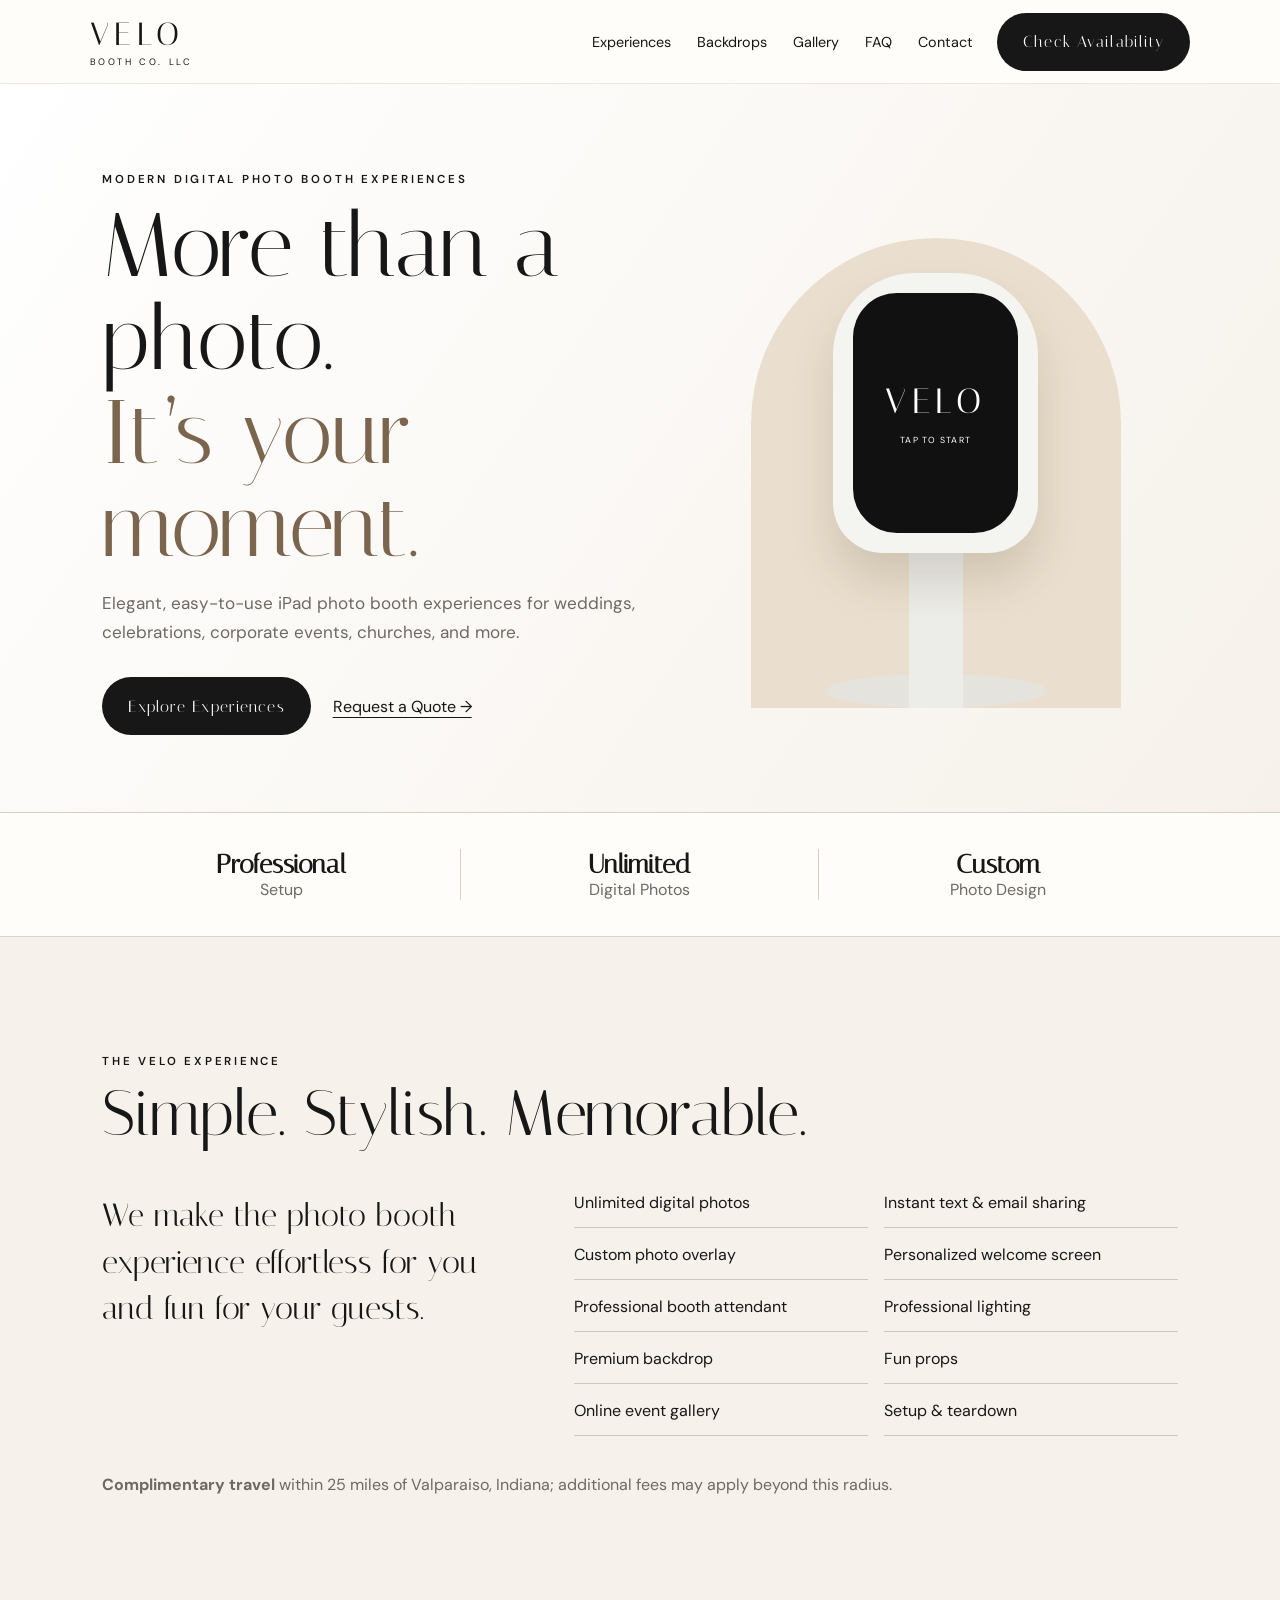
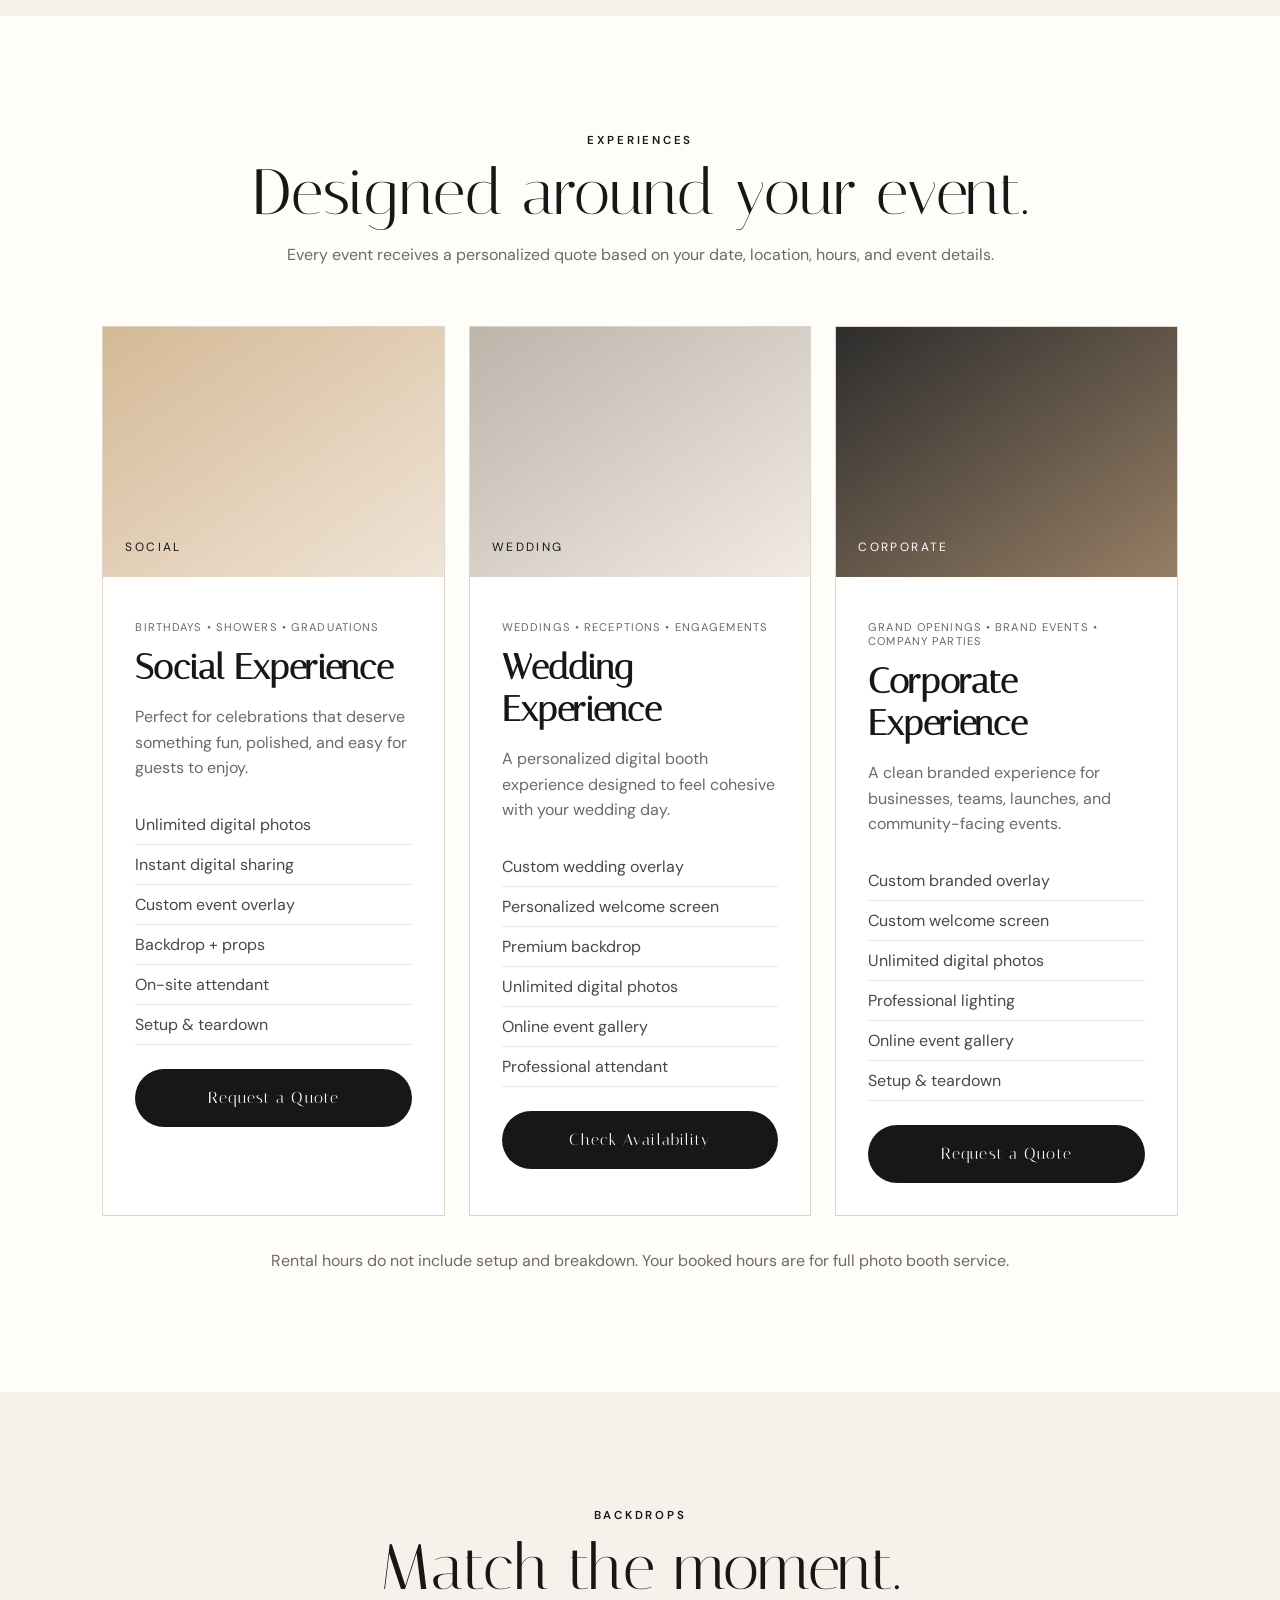
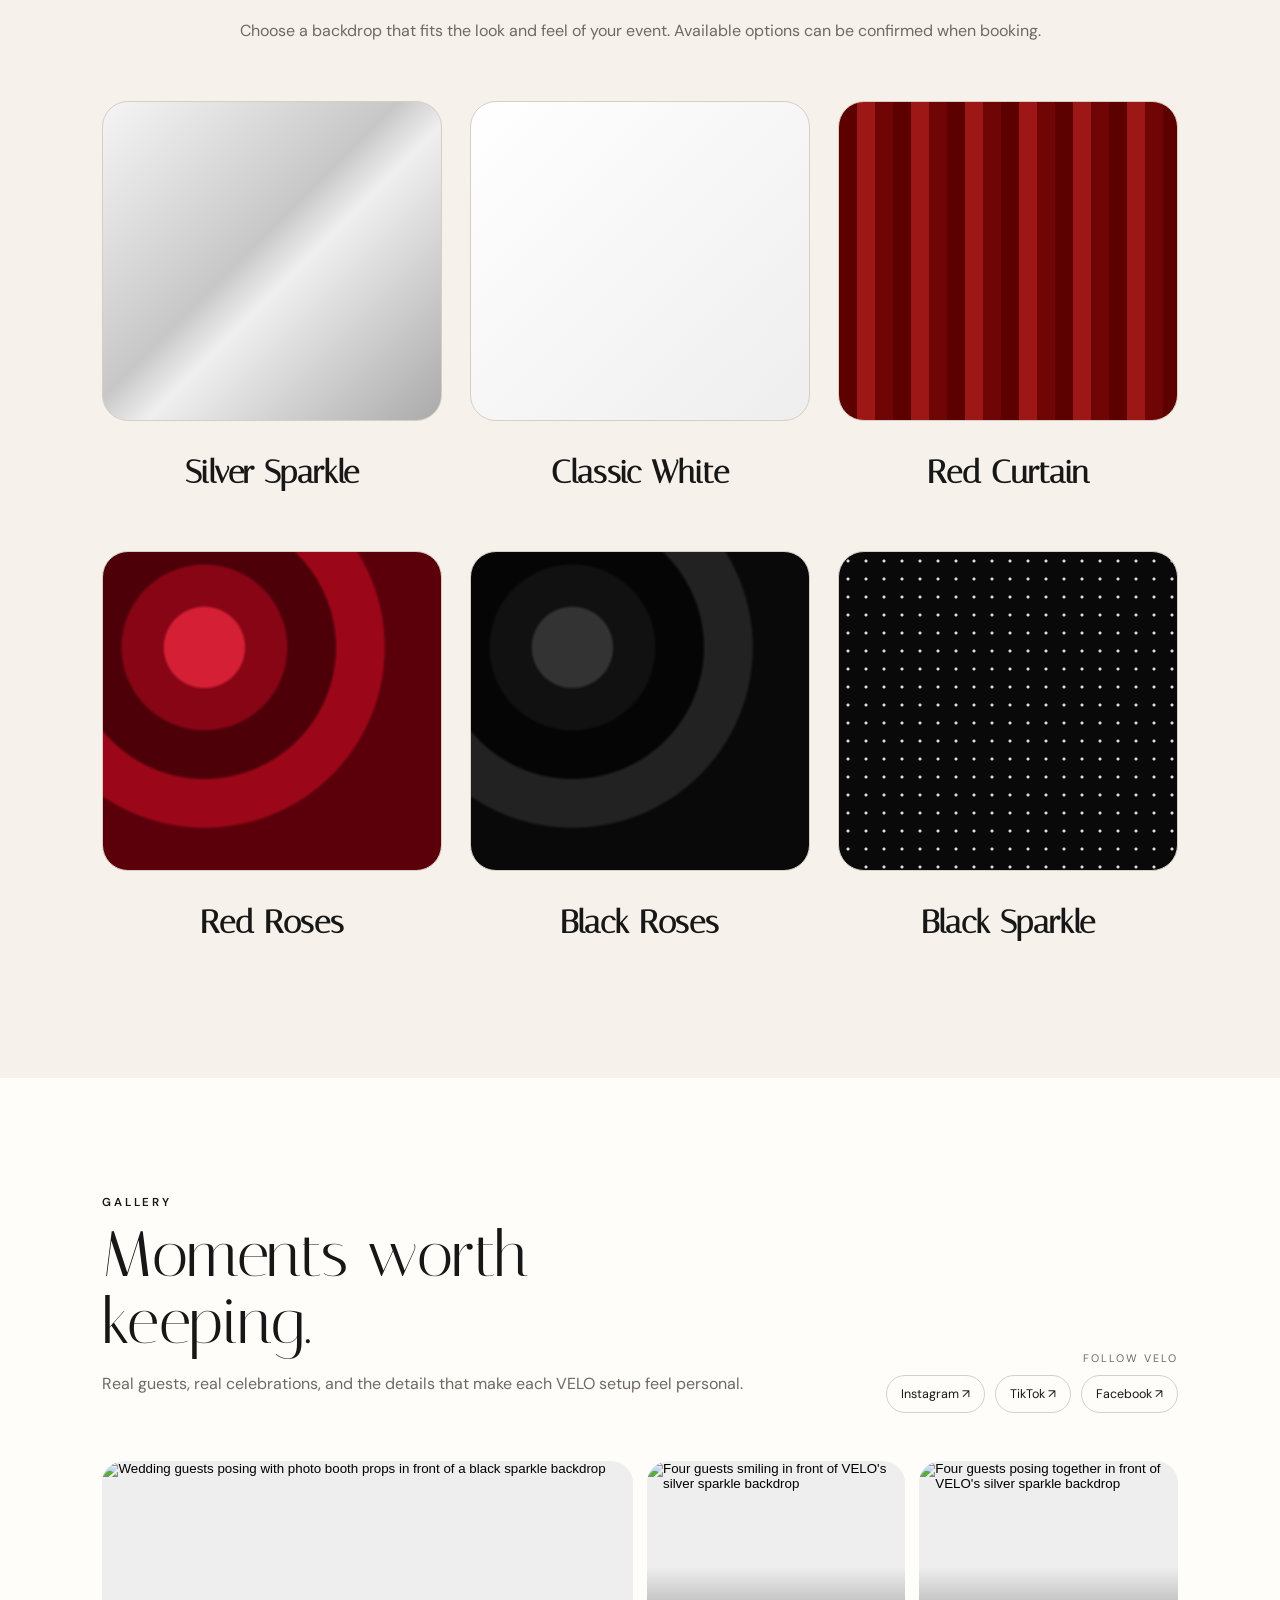
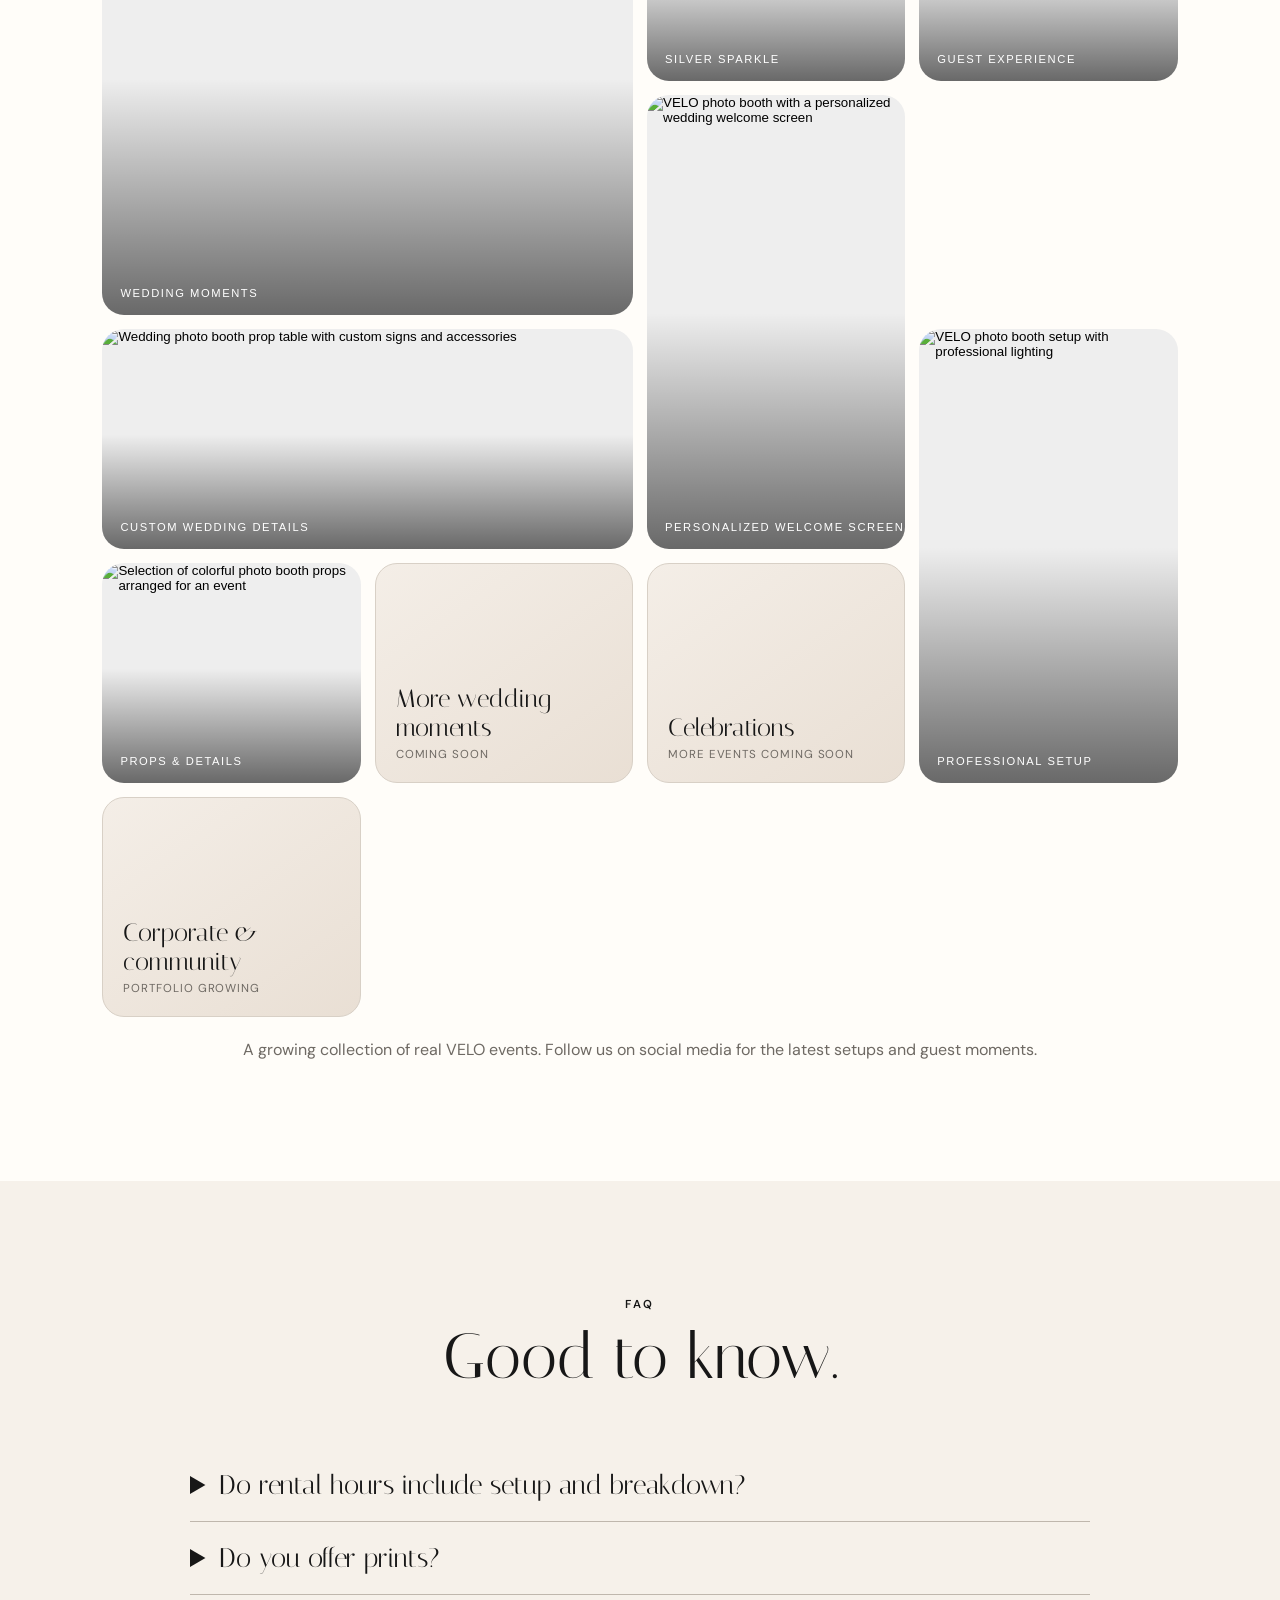
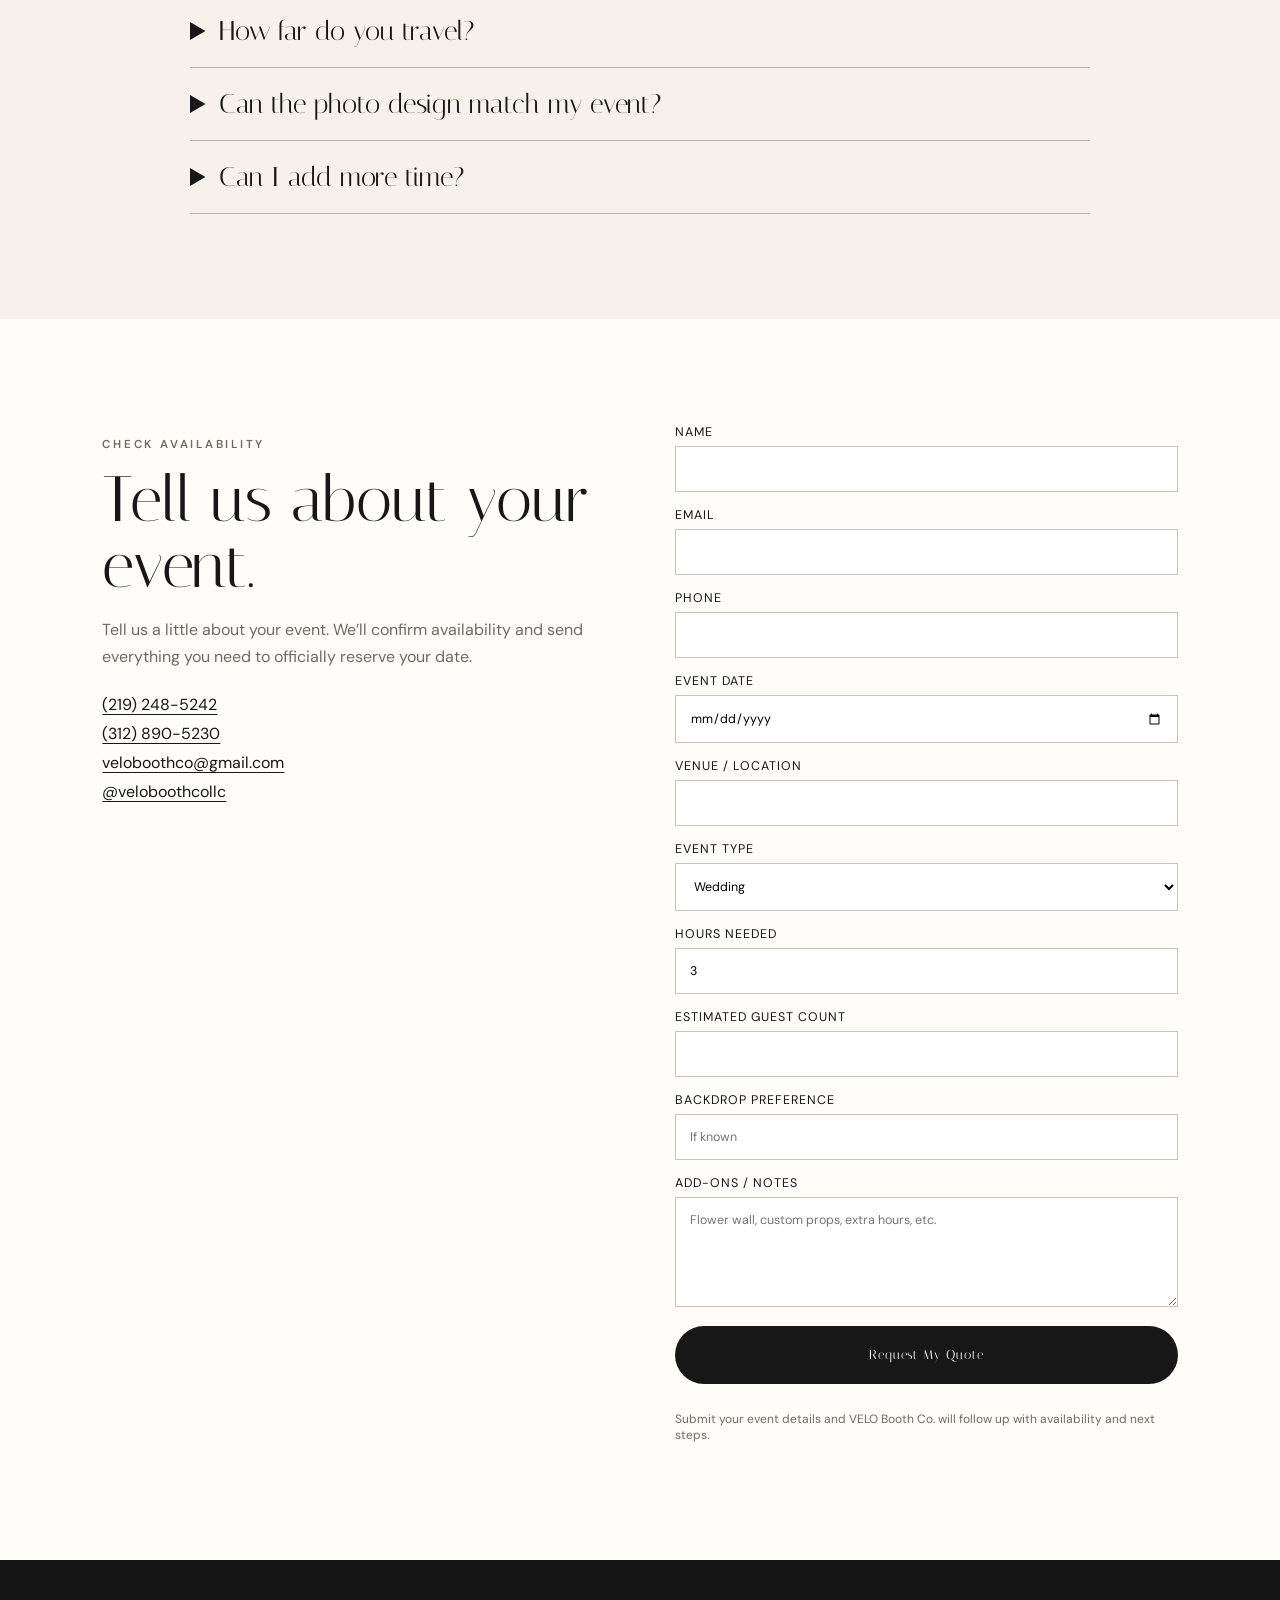
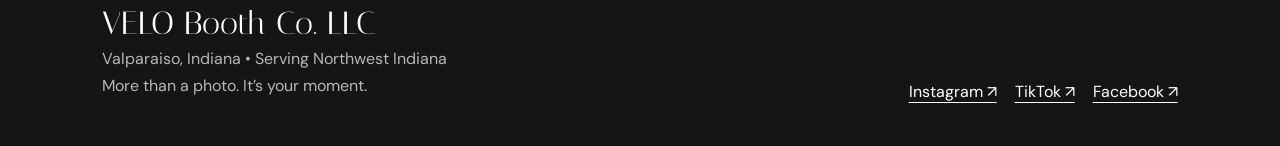
==== index.html @ f503e027 "Add files via upload" ====
<!doctype html>
<html lang="en">
<head>
<meta charset="utf-8">
<meta name="viewport" content="width=device-width, initial-scale=1">
<title>VELO Booth Co. LLC</title>
<meta name="description" content="Modern digital photo booth experiences for weddings, celebrations, corporate events, and more.">
<link rel="stylesheet" href="styles.css">
</head>
<body>
<header class="header">
  <a class="brand" href="#home"><span class="brand-main">VELO</span><span class="brand-sub">BOOTH CO. LLC</span></a>
  <nav class="nav">
    <a href="#experiences">Experiences</a>
    <a href="#backdrops">Backdrops</a>
    <a href="#gallery">Gallery</a>
    <a href="#faq">FAQ</a>
    <a href="#contact">Contact</a>
  </nav>
  <a class="btn desktop-cta" href="#contact">Check Availability</a>
  <button id="menuToggle" class="menu-toggle" aria-label="Open menu">☰</button>
</header>

<div id="mobileMenu" class="mobile-menu">
  <button id="closeMenu" class="close-menu" aria-label="Close menu">×</button>
  <a href="#experiences">Experiences</a>
  <a href="#backdrops">Backdrops</a>
  <a href="#gallery">Gallery</a>
  <a href="#faq">FAQ</a>
  <a href="#contact">Contact</a>
  <a class="btn" href="#contact">Check Availability</a>
</div>

<main>
<section id="home" class="hero">
  <div class="hero-copy">
    <p class="eyebrow">MODERN DIGITAL PHOTO BOOTH EXPERIENCES</p>
    <h1>More than a photo.<br><span>It’s your moment.</span></h1>
    <p class="lede">Elegant, easy-to-use iPad photo booth experiences for weddings, celebrations, corporate events, churches, and more.</p>
    <div class="hero-actions">
      <a class="btn" href="#experiences">Explore Experiences</a>
      <a class="text-link" href="#contact">Request a Quote →</a>
    </div>
  </div>
  <div class="hero-visual">
    <div class="arch"></div>
    <div class="booth"><div class="screen"><span>VELO</span><small>TAP TO START</small></div></div>
    <div class="stand"></div><div class="base"></div>
  </div>
</section>

<section class="trustbar">
  <div><strong>Professional</strong><span>Setup</span></div>
  <div><strong>Unlimited</strong><span>Digital Photos</span></div>
  <div><strong>Custom</strong><span>Photo Design</span></div>
</section>

<section class="section intro">
  <div class="section-title"><p class="eyebrow">THE VELO EXPERIENCE</p><h2>Simple. Stylish. Memorable.</h2></div>
  <div class="intro-grid">
    <p class="statement">We make the photo booth experience effortless for you and fun for your guests.</p>
    <div class="feature-grid">
      <span>Unlimited digital photos</span><span>Instant text & email sharing</span>
      <span>Custom photo overlay</span><span>Personalized welcome screen</span>
      <span>Professional booth attendant</span><span>Professional lighting</span>
      <span>Premium backdrop</span><span>Fun props</span>
      <span>Online event gallery</span><span>Setup & teardown</span>
    </div>
  </div>
  <p class="travel"><strong>Complimentary travel</strong> within 25 miles of Valparaiso, Indiana; additional fees may apply beyond this radius.</p>
</section>

<section id="experiences" class="section experiences">
  <div class="section-title centered">
    <p class="eyebrow">EXPERIENCES</p>
    <h2>Designed around your event.</h2>
    <p>Every event receives a personalized quote based on your date, location, hours, and event details.</p>
  </div>
  <div class="cards">
    <article class="card">
      <div class="card-image social">SOCIAL</div>
      <div class="card-body">
        <p class="smallcaps">BIRTHDAYS • SHOWERS • GRADUATIONS</p>
        <h3>Social Experience</h3>
        <p>Perfect for celebrations that deserve something fun, polished, and easy for guests to enjoy.</p>
        <ul><li>Unlimited digital photos</li><li>Instant digital sharing</li><li>Custom event overlay</li><li>Backdrop + props</li><li>On-site attendant</li><li>Setup & teardown</li></ul>
        <a class="btn" href="#contact">Request a Quote</a>
      </div>
    </article>

    <article class="card">
      <div class="card-image wedding">WEDDING</div>
      <div class="card-body">
        <p class="smallcaps">WEDDINGS • RECEPTIONS • ENGAGEMENTS</p>
        <h3>Wedding Experience</h3>
        <p>A personalized digital booth experience designed to feel cohesive with your wedding day.</p>
        <ul><li>Custom wedding overlay</li><li>Personalized welcome screen</li><li>Premium backdrop</li><li>Unlimited digital photos</li><li>Online event gallery</li><li>Professional attendant</li></ul>
        <a class="btn" href="#contact">Check Availability</a>
      </div>
    </article>

    <article class="card">
      <div class="card-image corporate">CORPORATE</div>
      <div class="card-body">
        <p class="smallcaps">GRAND OPENINGS • BRAND EVENTS • COMPANY PARTIES</p>
        <h3>Corporate Experience</h3>
        <p>A clean branded experience for businesses, teams, launches, and community-facing events.</p>
        <ul><li>Custom branded overlay</li><li>Custom welcome screen</li><li>Unlimited digital photos</li><li>Professional lighting</li><li>Online event gallery</li><li>Setup & teardown</li></ul>
        <a class="btn" href="#contact">Request a Quote</a>
      </div>
    </article>
  </div>
  <p class="disclaimer">Rental hours do not include setup and breakdown. Your booked hours are for full photo booth service.</p>
</section>

<section id="backdrops" class="section backdrops">
  <div class="section-title centered"><p class="eyebrow">BACKDROPS</p><h2>Match the moment.</h2><p>Choose a backdrop that fits the look and feel of your event. Available options can be confirmed when booking.</p></div>
  <div class="backdrop-grid">
    <article><div class="swatch silver"></div><h3>Silver Sparkle</h3></article>
    <article><div class="swatch white"></div><h3>Classic White</h3></article>
    <article><div class="swatch redcurtain"></div><h3>Red Curtain</h3></article>
    <article><div class="swatch redroses"></div><h3>Red Roses</h3></article>
    <article><div class="swatch blackroses"></div><h3>Black Roses</h3></article>
    <article><div class="swatch blacksparkle"></div><h3>Black Sparkle</h3></article>
  </div>
</section>

<section id="gallery" class="section gallery">
  <div class="section-title gallery-heading">
    <div>
      <p class="eyebrow">GALLERY</p>
      <h2>Moments worth keeping.</h2>
      <p>Real guests, real celebrations, and the details that make each VELO setup feel personal.</p>
    </div>
    <div class="gallery-socials" aria-label="VELO Booth Co. social media">
      <span>Follow VELO</span>
      <a href="https://www.instagram.com/veloboothcollc?igsi=MTQ4eHlmbmxzZXR6aA%3D%3D&utm_source=qr" target="_blank" rel="noopener noreferrer" aria-label="VELO Booth Co. on Instagram">Instagram ↗</a>
      <a href="https://www.tiktok.com/@veloboothcollc?_r=1&_t=ZP-99PePnvsrst" target="_blank" rel="noopener noreferrer" aria-label="VELO Booth Co. on TikTok">TikTok ↗</a>
      <a href="https://www.facebook.com/share/1BK91dNFWQ/?mibextid=wwXIfr" target="_blank" rel="noopener noreferrer" aria-label="VELO Booth Co. on Facebook">Facebook ↗</a>
    </div>
  </div>

  <div class="gallery-grid real-gallery">
    <button class="gallery-photo feature" type="button" data-full="assets/gallery/wedding-guests-black-sparkle.jpg" aria-label="Open wedding guest photo">
      <img src="assets/gallery/wedding-guests-black-sparkle.jpg" alt="Wedding guests posing with photo booth props in front of a black sparkle backdrop" loading="lazy">
      <span>Wedding moments</span>
    </button>
    <button class="gallery-photo" type="button" data-full="assets/gallery/guests-silver-01.jpg" aria-label="Open guest photo">
      <img src="assets/gallery/guests-silver-01.jpg" alt="Four guests smiling in front of VELO's silver sparkle backdrop" loading="lazy">
      <span>Silver sparkle</span>
    </button>
    <button class="gallery-photo" type="button" data-full="assets/gallery/guests-silver-02.jpg" aria-label="Open guest photo">
      <img src="assets/gallery/guests-silver-02.jpg" alt="Four guests posing together in front of VELO's silver sparkle backdrop" loading="lazy">
      <span>Guest experience</span>
    </button>
    <button class="gallery-photo tall" type="button" data-full="assets/gallery/wedding-booth-screen.jpg" aria-label="Open personalized booth screen photo">
      <img src="assets/gallery/wedding-booth-screen.jpg" alt="VELO photo booth with a personalized wedding welcome screen" loading="lazy">
      <span>Personalized welcome screen</span>
    </button>
    <button class="gallery-photo wide" type="button" data-full="assets/gallery/wedding-prop-table.jpg" aria-label="Open wedding props display photo">
      <img src="assets/gallery/wedding-prop-table.jpg" alt="Wedding photo booth prop table with custom signs and accessories" loading="lazy">
      <span>Custom wedding details</span>
    </button>
    <button class="gallery-photo tall" type="button" data-full="assets/gallery/booth-lighting-setup.jpg" aria-label="Open booth setup photo">
      <img src="assets/gallery/booth-lighting-setup.jpg" alt="VELO photo booth setup with professional lighting" loading="lazy">
      <span>Professional setup</span>
    </button>
    <button class="gallery-photo" type="button" data-full="assets/gallery/props-detail.jpg" aria-label="Open props detail photo">
      <img src="assets/gallery/props-detail.jpg" alt="Selection of colorful photo booth props arranged for an event" loading="lazy">
      <span>Props & details</span>
    </button>
    <div class="gallery-placeholder"><span>More wedding moments</span><small>Coming soon</small></div>
    <div class="gallery-placeholder"><span>Celebrations</span><small>More events coming soon</small></div>
    <div class="gallery-placeholder"><span>Corporate & community</span><small>Portfolio growing</small></div>
  </div>

  <p class="gallery-note">A growing collection of real VELO events. Follow us on social media for the latest setups and guest moments.</p>
</section>

<section id="faq" class="section faq">
  <div class="section-title centered"><p class="eyebrow">FAQ</p><h2>Good to know.</h2></div>
  <div class="faq-list">
    <details><summary>Do rental hours include setup and breakdown?</summary><p>No. Your booked hours are for full photo booth service. We set up before your scheduled start time and break down afterward.</p></details>
    <details><summary>Do you offer prints?</summary><p>VELO currently specializes in a digital iPad photo booth experience with instant text and email sharing.</p></details>
    <details><summary>How far do you travel?</summary><p>Complimentary travel is included within 25 miles of Valparaiso, Indiana. Additional fees may apply beyond this radius.</p></details>
    <details><summary>Can the photo design match my event?</summary><p>Yes. Your photo overlay and welcome screen can be customized with names, dates, colors, logos, or event branding.</p></details>
    <details><summary>Can I add more time?</summary><p>Yes. Additional booth time can be added based on availability.</p></details>
  </div>
</section>

<section id="contact" class="section contact">
  <div class="contact-copy">
    <p class="eyebrow">CHECK AVAILABILITY</p>
    <h2>Tell us about your event.</h2>
    <p>Tell us a little about your event. We’ll confirm availability and send everything you need to officially reserve your date.</p>
    <div class="contact-links">
      <a href="tel:+12192485242">(219) 248-5242</a>
      <a href="tel:+13128905230">(312) 890-5230</a>
      <a href="mailto:veloboothco@gmail.com">veloboothco@gmail.com</a>
      <a href="https://www.instagram.com/veloboothcollc/" target="_blank" rel="noopener">@veloboothcollc</a>
    </div>
  </div>

  <form id="quoteForm" class="form" action="https://formspree.io/f/mdeozlwv" method="POST">
    <label>Name<input id="name" name="name" type="text" required></label>
    <label>Email<input id="email" name="email" type="email" required></label>
    <label>Phone<input id="phone" name="phone" type="tel"></label>
    <label>Event Date<input id="date" name="event_date" type="date"></label>
    <label>Venue / Location<input id="location" name="venue_location" type="text"></label>
    <label>Event Type<select id="type" name="event_type"><option>Wedding</option><option>Birthday / Social Event</option><option>Corporate Event</option><option>Church / Community Event</option><option>Other</option></select></label>
    <label>Hours Needed<input id="hours" name="hours_needed" type="number" min="2" value="3"></label>
    <label>Estimated Guest Count<input id="guests" name="estimated_guest_count" type="number" min="1"></label>
    <label>Backdrop Preference<input id="backdrop" name="backdrop_preference" type="text" placeholder="If known"></label>
    <label>Add-Ons / Notes<textarea id="message" name="addons_notes" rows="5" placeholder="Flower wall, custom props, extra hours, etc."></textarea></label>
    <button class="btn" type="submit">Request My Quote</button>
    <p id="formStatus" class="form-note" aria-live="polite">Submit your event details and VELO Booth Co. will follow up with availability and next steps.</p>
  </form>
</section>
</main>

<footer>
  <div class="footer-row">
    <div>
      <div class="footer-brand">VELO Booth Co. LLC</div>
      <p>Valparaiso, Indiana • Serving Northwest Indiana</p>
      <p>More than a photo. It’s your moment.</p>
    </div>
    <div class="footer-socials" aria-label="Social media links">
      <a href="https://www.instagram.com/veloboothcollc?igsi=MTQ4eHlmbmxzZXR6aA%3D%3D&utm_source=qr" target="_blank" rel="noopener noreferrer">Instagram ↗</a>
      <a href="https://www.tiktok.com/@veloboothcollc?_r=1&_t=ZP-99PePnvsrst" target="_blank" rel="noopener noreferrer">TikTok ↗</a>
      <a href="https://www.facebook.com/share/1BK91dNFWQ/?mibextid=wwXIfr" target="_blank" rel="noopener noreferrer">Facebook ↗</a>
    </div>
  </div>
</footer>
<script src="script.js"></script>
</body>
</html>
---- styles.css ----
@import url('https://fonts.googleapis.com/css2?family=DM+Sans:wght@400;500;600&family=Italiana&display=swap');
*{box-sizing:border-box}
:root{--cream:#f6f1ea;--paper:#fffdf9;--ink:#171717;--muted:#6e6963;--line:#d8d0c6}
html{scroll-behavior:smooth}
body{margin:0;background:var(--paper);color:var(--ink);font-family:'DM Sans',sans-serif}
a{text-decoration:none;color:inherit}
.header{position:sticky;top:0;z-index:20;height:84px;padding:0 7vw;display:flex;align-items:center;gap:24px;background:rgba(255,253,249,.96);backdrop-filter:blur(12px);border-bottom:1px solid #eee7df}
.brand{display:flex;flex-direction:column;margin-right:auto}.brand-main{font-family:'Italiana',serif;font-size:2rem;letter-spacing:.18em}.brand-sub{font-size:.58rem;letter-spacing:.28em;margin-top:3px}
.nav{display:flex;gap:26px;font-size:.9rem}.desktop-cta{min-height:48px;padding:0 20px}.menu-toggle{display:none;border:0;background:none;font-size:1.7rem}
.mobile-menu{position:fixed;inset:0;background:var(--paper);z-index:50;display:flex;flex-direction:column;align-items:center;justify-content:center;gap:20px;transform:translateY(-105%);transition:.35s ease}
.mobile-menu.open{transform:translateY(0)}.mobile-menu>a{font-family:'Italiana',serif;font-size:2.6rem}.close-menu{position:absolute;top:18px;right:24px;border:0;background:none;font-size:3rem}
.hero{min-height:680px;padding:6vw 8vw;display:grid;grid-template-columns:1.1fr .9fr;align-items:center;background:linear-gradient(125deg,#fff 0%,var(--cream) 100%)}
.eyebrow{font-size:.72rem;letter-spacing:.24em;font-weight:600}.hero h1,.section-title h2,.contact-copy h2{font-family:'Italiana',serif;font-weight:400;line-height:1.04;margin:12px 0}
.hero h1{font-size:clamp(4rem,7vw,7rem)}.hero h1 span{color:#7c654f}.lede{max-width:560px;color:var(--muted);font-size:1.07rem;line-height:1.7}
.hero-actions{display:flex;gap:22px;align-items:center;margin-top:30px}.btn{display:inline-flex;align-items:center;justify-content:center;min-height:58px;padding:0 26px;border-radius:999px;border:0;cursor:pointer;font-family:'Italiana',serif;letter-spacing:.07em;background:var(--ink);color:white}.text-link{text-decoration:underline;text-underline-offset:5px}
.hero-visual{height:520px;position:relative;display:flex;align-items:flex-end;justify-content:center}.arch{position:absolute;width:370px;height:470px;border-radius:200px 200px 0 0;background:#eadfce;bottom:0}.booth{position:absolute;bottom:155px;width:205px;height:280px;padding:20px;border-radius:82px 82px 50px 50px;background:#f4f4f1;z-index:2;box-shadow:0 28px 44px rgba(70,50,30,.15)}.screen{height:100%;border-radius:44px;background:#111;color:#fff;display:flex;flex-direction:column;align-items:center;justify-content:center}.screen span{font-family:'Italiana',serif;font-size:2.2rem;letter-spacing:.16em}.screen small{font-size:.55rem;letter-spacing:.14em;margin-top:12px}.stand{width:54px;height:175px;background:#ecece8;z-index:1}.base{position:absolute;bottom:0;width:220px;height:34px;border-radius:50%;background:#e5e3dd}
.trustbar{display:grid;grid-template-columns:repeat(3,1fr);padding:36px 8vw;border-top:1px solid var(--line);border-bottom:1px solid var(--line);text-align:center}.trustbar div{border-right:1px solid var(--line)}.trustbar div:last-child{border-right:0}.trustbar strong{display:block;font-family:'Italiana',serif;font-size:1.6rem}.trustbar span{color:var(--muted)}
.section{padding:105px 8vw}.intro{background:var(--cream)}.section-title{max-width:820px}.section-title.centered{text-align:center;margin:0 auto 58px}.section-title h2,.contact-copy h2{font-size:clamp(3rem,5vw,5rem)}.section-title p:not(.eyebrow){color:var(--muted);line-height:1.6}
.intro-grid{display:grid;grid-template-columns:.8fr 1.2fr;gap:70px;margin-top:45px}.statement{font-family:'Italiana',serif;font-size:2rem;line-height:1.45;margin:0}.feature-grid{display:grid;grid-template-columns:1fr 1fr;gap:16px}.feature-grid span{padding-bottom:14px;border-bottom:1px solid #cfc6bc}.travel{margin-top:38px;color:var(--muted)}
.cards{display:grid;grid-template-columns:repeat(3,1fr);gap:24px}.card{border:1px solid #ddd4ca;background:#fff}.card-image{height:250px;display:flex;align-items:flex-end;padding:22px;letter-spacing:.2em;font-size:.75rem}.social{background:linear-gradient(145deg,#d5b996,#efe4d7)}.wedding{background:linear-gradient(145deg,#bdb4aa,#f1ebe4)}.corporate{background:linear-gradient(145deg,#2d2d2d,#967e64);color:white}.card-body{padding:32px}.smallcaps{font-size:.7rem;letter-spacing:.1em;text-transform:uppercase;color:var(--muted)}.card-body h3{font-family:'Italiana',serif;font-size:2.2rem;margin:12px 0}.card-body>p:not(.smallcaps){color:var(--muted);line-height:1.6}.card-body ul{list-style:none;padding:0;margin:24px 0}.card-body li{padding:9px 0;border-bottom:1px solid #eee8e1;color:#4b4742}.card-body .btn{width:100%}.disclaimer{text-align:center;color:var(--muted);margin-top:34px}
.backdrops{background:var(--cream)}.backdrop-grid{display:grid;grid-template-columns:repeat(3,1fr);gap:28px}.backdrop-grid article{text-align:center}.swatch{height:320px;border-radius:26px;border:1px solid #d6cec4}.silver{background:linear-gradient(135deg,#f5f5f5,#c7c7c7 45%,#efefef 55%,#aaa)}.white{background:linear-gradient(135deg,#fff,#eee)}.redcurtain{background:repeating-linear-gradient(90deg,#5d0000 0 18px,#9d1717 18px 36px,#6f0505 36px 54px)}.redroses{background:radial-gradient(circle at 30% 30%,#d51f35 0 12%,#870515 13% 25%,#4e0009 26% 40%,#9b0719 41% 55%,#5b000a 56%)}.blackroses{background:radial-gradient(circle at 30% 30%,#333 0 12%,#111 13% 25%,#050505 26% 40%,#222 41% 55%,#090909 56%)}.blacksparkle{background:radial-gradient(circle,#ddd 0 1px,transparent 2px),#090909;background-size:18px 18px}.backdrop-grid h3{font-family:'Italiana',serif;font-size:2rem}
.gallery-heading{display:flex;justify-content:space-between;align-items:flex-end;gap:32px;max-width:none}.gallery-heading>div:first-child{max-width:760px}.gallery-socials{display:flex;flex-wrap:wrap;justify-content:flex-end;gap:10px;align-items:center}.gallery-socials span{width:100%;text-align:right;font-size:.68rem;letter-spacing:.18em;text-transform:uppercase;color:var(--muted)}.gallery-socials a{border:1px solid var(--line);border-radius:999px;padding:10px 14px;font-size:.78rem;transition:.2s ease}.gallery-socials a:hover{background:var(--ink);color:#fff;border-color:var(--ink)}
.gallery-grid{display:grid;grid-template-columns:repeat(4,1fr);grid-auto-rows:220px;gap:14px;margin-top:48px}.gallery-photo{position:relative;overflow:hidden;border:0;padding:0;border-radius:22px;background:#eee;cursor:pointer;text-align:left;min-width:0}.gallery-photo img{width:100%;height:100%;display:block;object-fit:cover;transition:transform .35s ease}.gallery-photo:hover img{transform:scale(1.035)}.gallery-photo::after{content:'';position:absolute;inset:0;background:linear-gradient(to top,rgba(0,0,0,.56),rgba(0,0,0,0) 52%);pointer-events:none}.gallery-photo span{position:absolute;z-index:2;left:18px;bottom:16px;color:#fff;font-size:.7rem;letter-spacing:.14em;text-transform:uppercase}.gallery-photo.feature{grid-column:span 2;grid-row:span 2}.gallery-photo.wide{grid-column:span 2}.gallery-photo.tall{grid-row:span 2}.gallery-photo.feature img{object-position:center}.gallery-photo.tall img{object-position:center}.gallery-placeholder{border:1px solid var(--line);border-radius:22px;background:linear-gradient(145deg,#f4eee7,#e9dfd4);display:flex;flex-direction:column;justify-content:flex-end;padding:20px}.gallery-placeholder span{font-family:'Italiana',serif;font-size:1.55rem}.gallery-placeholder small{margin-top:5px;color:var(--muted);font-size:.72rem;letter-spacing:.08em;text-transform:uppercase}.gallery-note{text-align:center;color:var(--muted);margin-top:22px}.lightbox{position:fixed;inset:0;z-index:100;background:rgba(15,15,15,.92);display:none;align-items:center;justify-content:center;padding:5vw}.lightbox.open{display:flex}.lightbox img{max-width:min(1100px,94vw);max-height:88vh;border-radius:16px;box-shadow:0 30px 80px rgba(0,0,0,.35)}.lightbox-close{position:absolute;top:22px;right:28px;background:transparent;border:0;color:white;font-size:2.6rem;cursor:pointer}.footer-row{display:flex;justify-content:space-between;align-items:flex-end;gap:30px}.footer-socials{display:flex;gap:18px;flex-wrap:wrap;justify-content:flex-end}.footer-socials a{color:#fff;text-decoration:underline;text-underline-offset:5px}.footer-socials a:hover{color:#d8c8b9}
.faq{background:var(--cream)}.faq-list{max-width:900px;margin:auto}details{border-bottom:1px solid #bfb7ad;padding:20px 0}summary{font-family:'Italiana',serif;font-size:1.7rem;cursor:pointer}details p{color:var(--muted);line-height:1.65}
.contact{display:grid;grid-template-columns:1fr 1fr;gap:70px}.contact-copy>p{color:var(--muted);line-height:1.7}.contact-links{display:flex;flex-direction:column;gap:8px;margin-top:24px}.contact-links a{text-decoration:underline;text-underline-offset:4px}.form{display:grid;gap:15px}.form label{font-size:.78rem;letter-spacing:.08em;text-transform:uppercase}input,select,textarea{width:100%;margin-top:6px;padding:14px;border:1px solid #cbc3b9;background:#fff;font:inherit}.form-note{font-size:.75rem;color:var(--muted)}
footer{background:#151515;color:white;padding:44px 8vw}.footer-brand{font-family:'Italiana',serif;font-size:2rem}footer p{color:#b7b7b7;margin:6px 0}
@media(max-width:980px){.nav,.desktop-cta{display:none}.menu-toggle{display:block}.hero{grid-template-columns:1fr;text-align:center}.lede{margin:auto}.hero-actions{justify-content:center}.intro-grid,.contact{grid-template-columns:1fr}.cards,.backdrop-grid{grid-template-columns:1fr}.gallery-heading{align-items:flex-start;flex-direction:column}.gallery-socials{justify-content:flex-start}.gallery-socials span{text-align:left}.gallery-grid{grid-template-columns:repeat(2,1fr)}.footer-row{align-items:flex-start;flex-direction:column}.footer-socials{justify-content:flex-start}}
@media(max-width:650px){.hero{padding:70px 7vw}.hero h1{font-size:3.6rem}.hero-actions{flex-direction:column}.hero-visual{height:430px}.arch{width:300px;height:390px}.booth{width:165px;height:225px;bottom:128px}.stand{height:145px}.base{width:180px}.trustbar{grid-template-columns:1fr;padding:0 7vw}.trustbar div{padding:22px 0;border-right:0;border-bottom:1px solid var(--line)}.trustbar div:last-child{border-bottom:0}.section{padding:78px 7vw}.feature-grid{grid-template-columns:1fr}.gallery-grid{grid-template-columns:1fr;grid-auto-rows:290px}.gallery-photo.feature,.gallery-photo.wide,.gallery-photo.tall{grid-column:auto;grid-row:auto}.gallery-placeholder{min-height:230px}.section-title h2,.contact-copy h2{font-size:3rem}.footer-socials{flex-direction:column;gap:10px}}
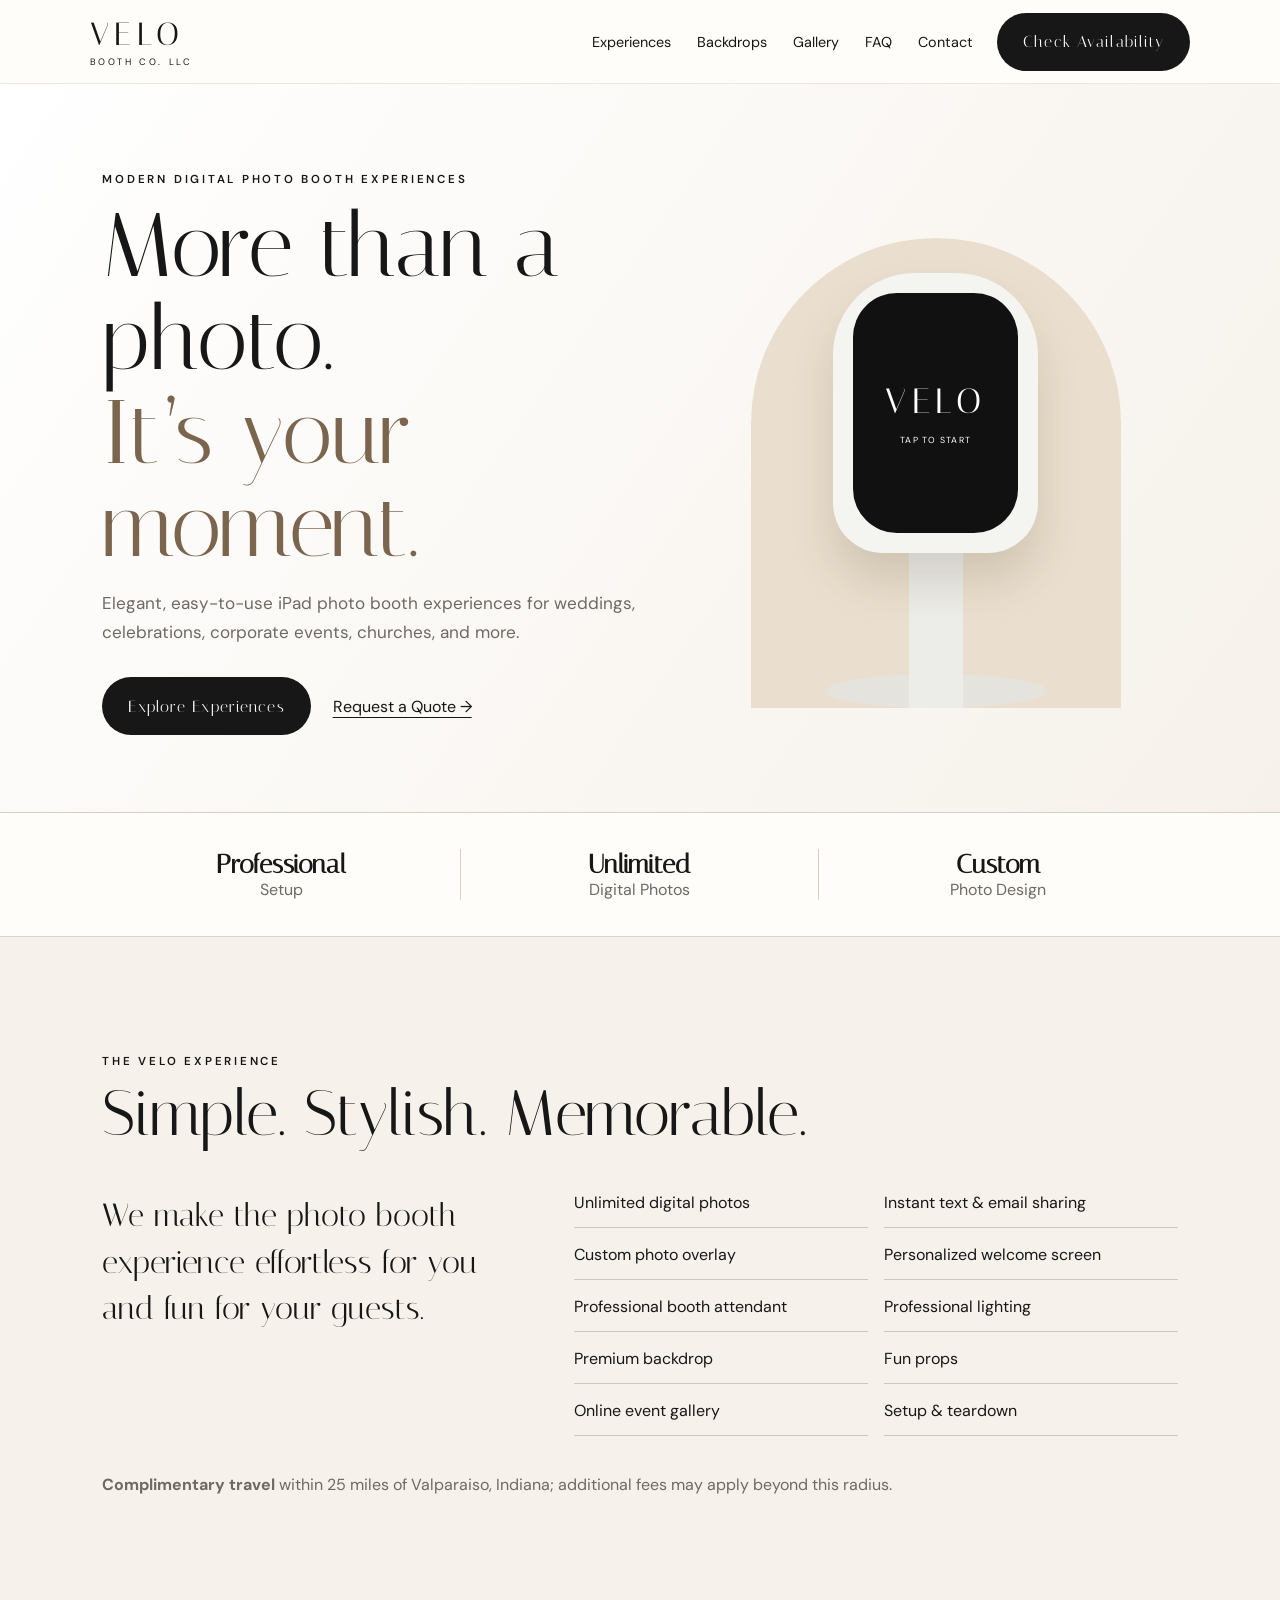
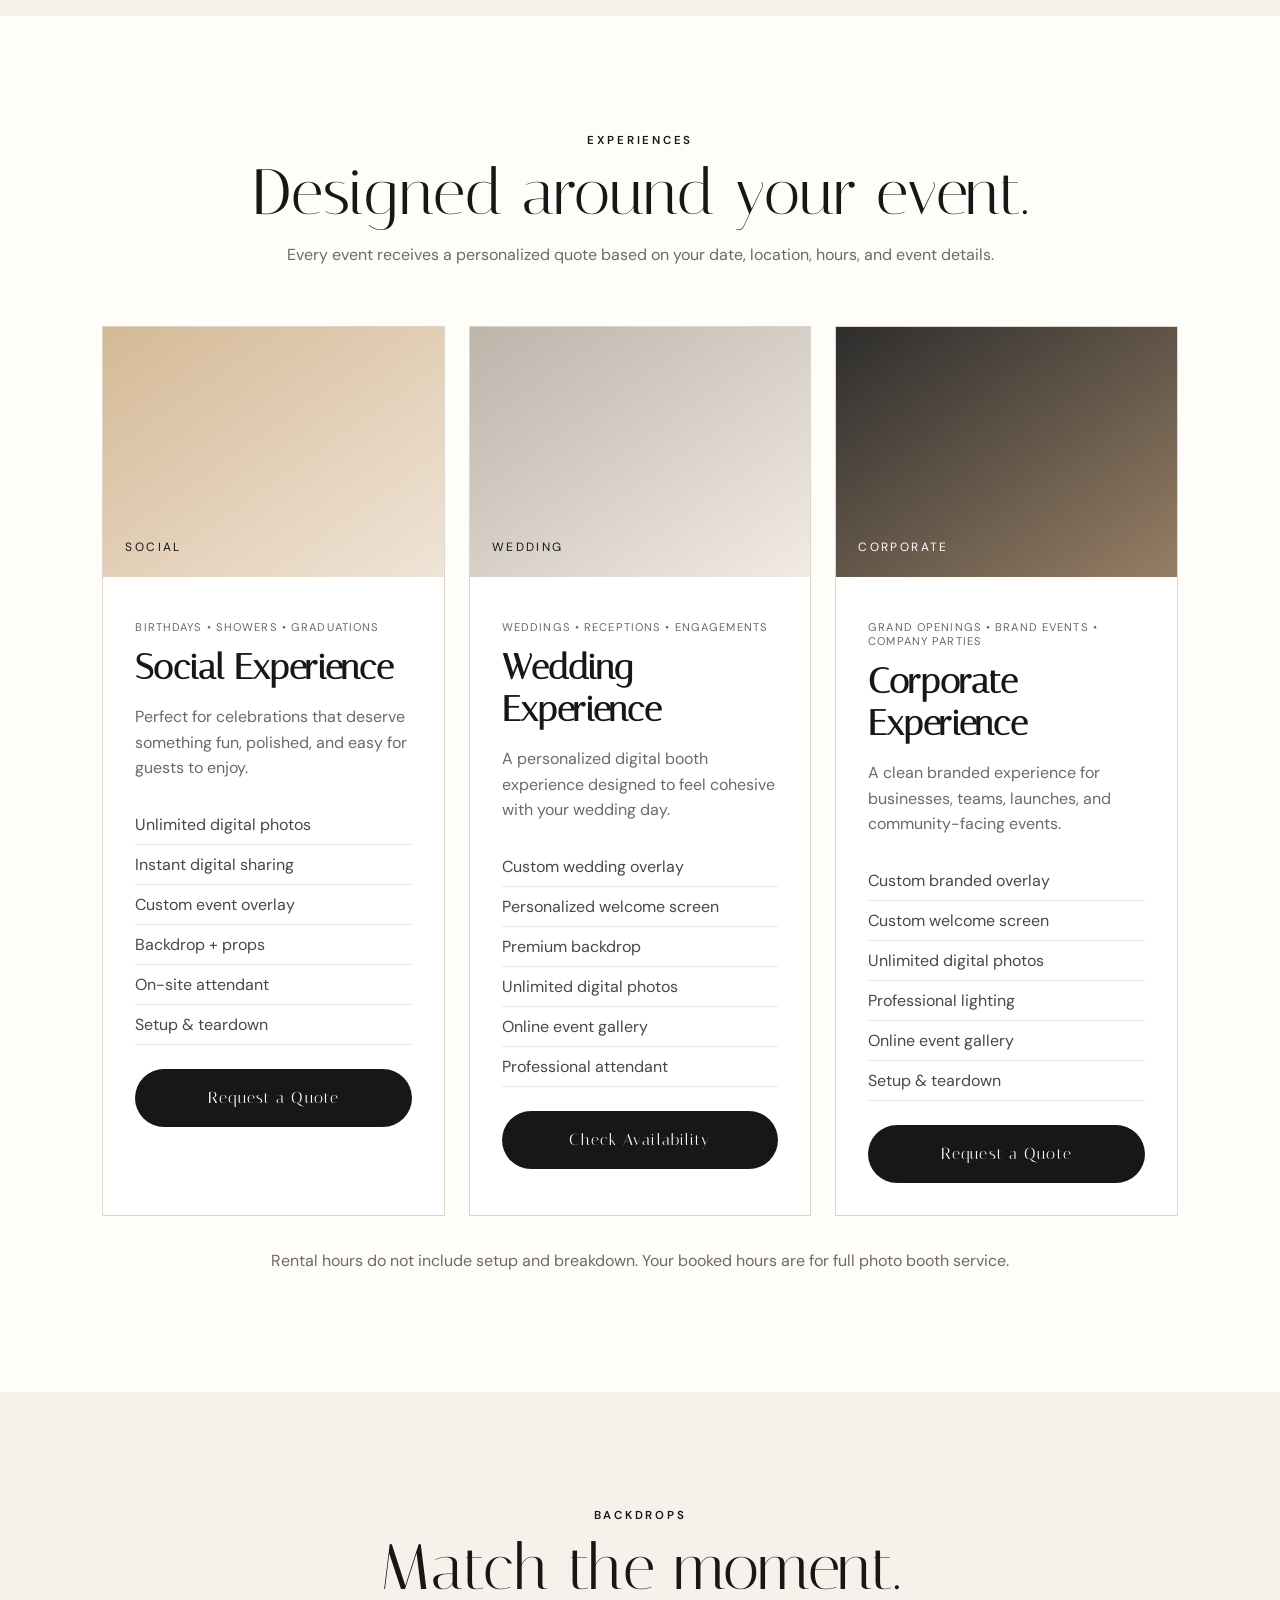
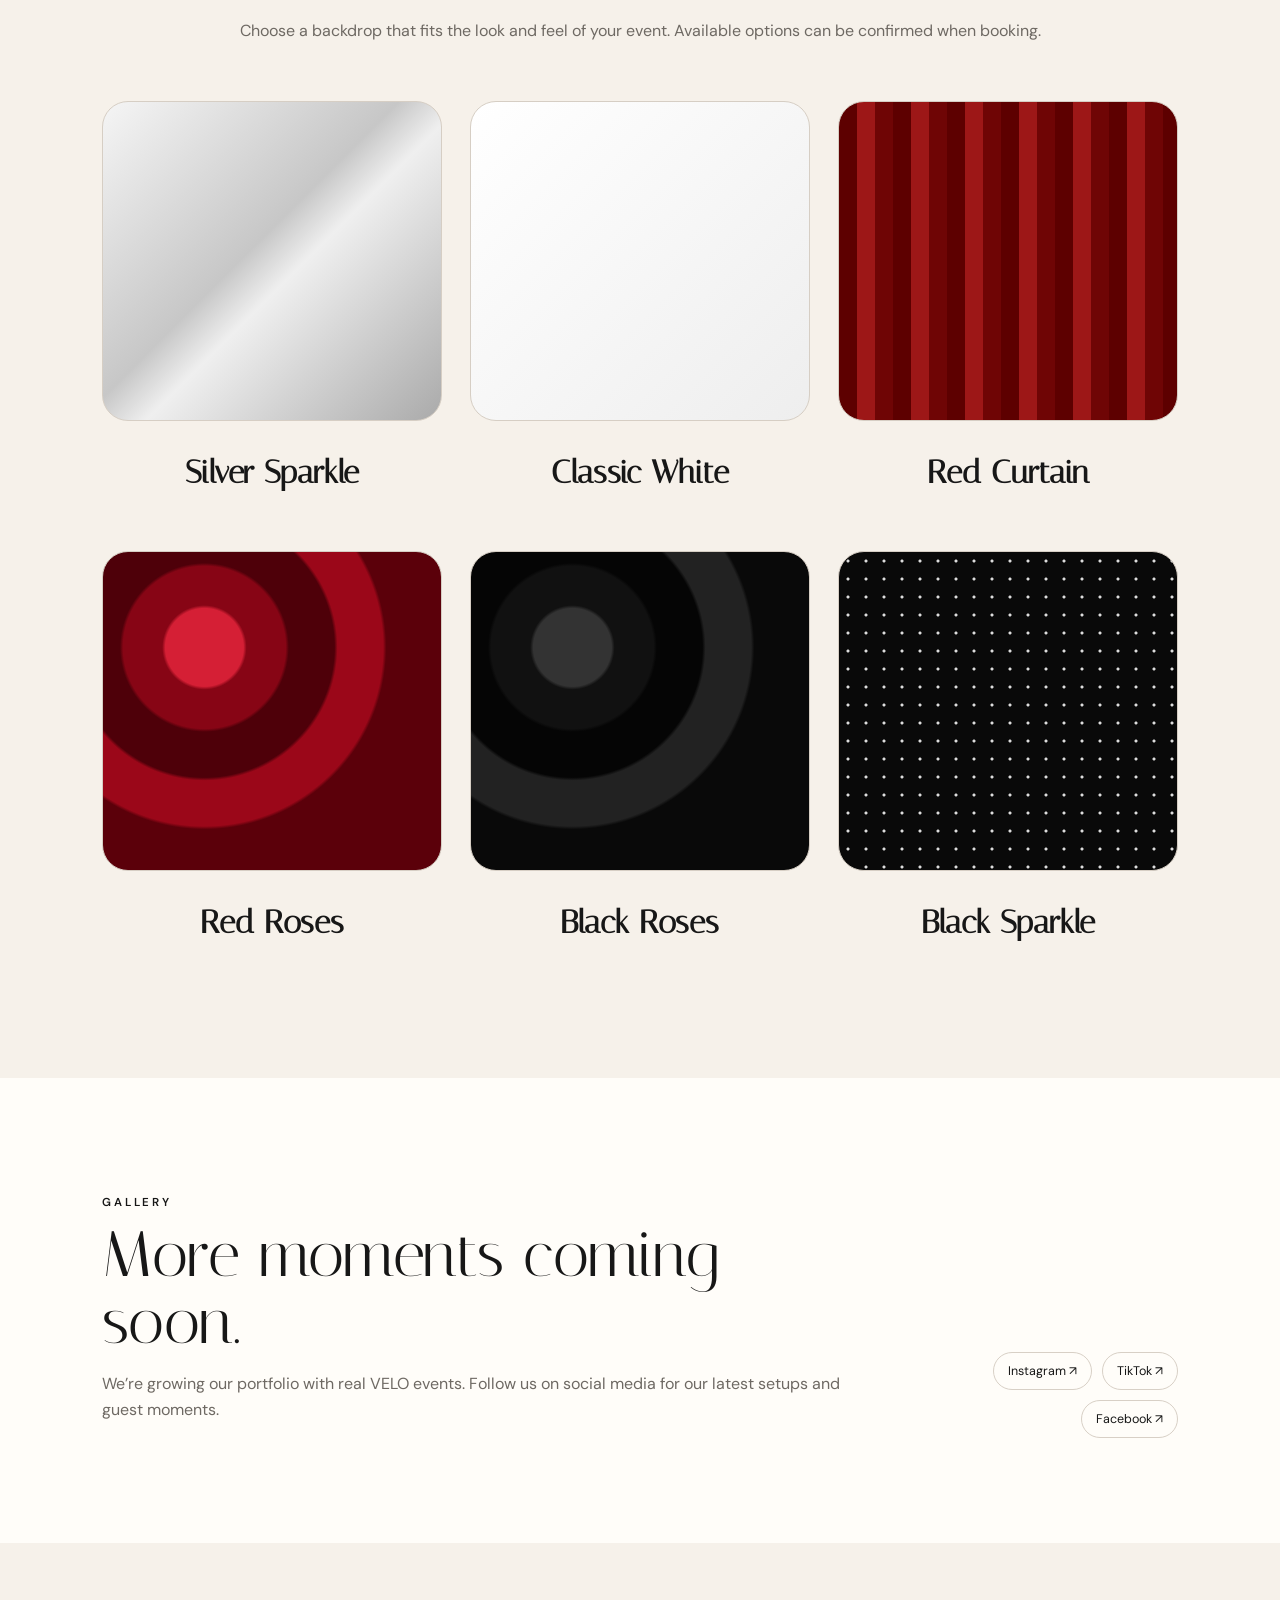
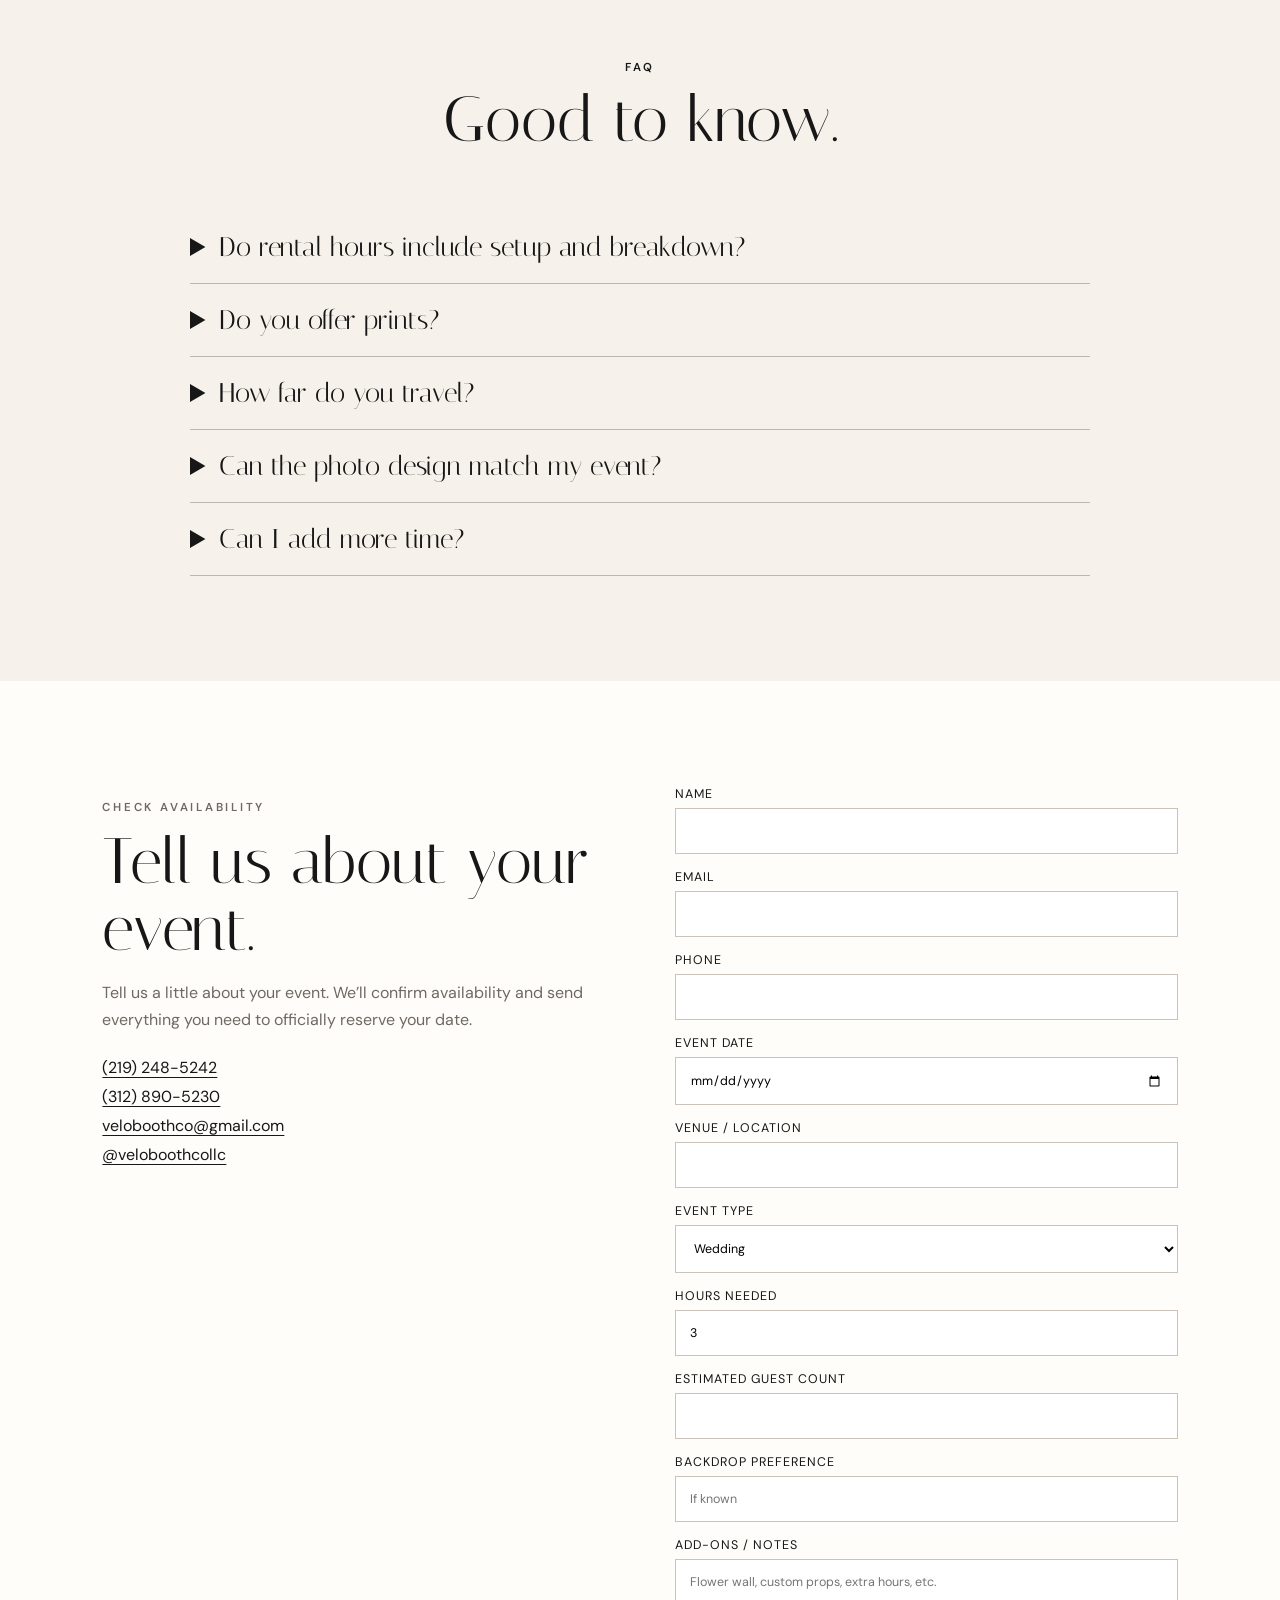
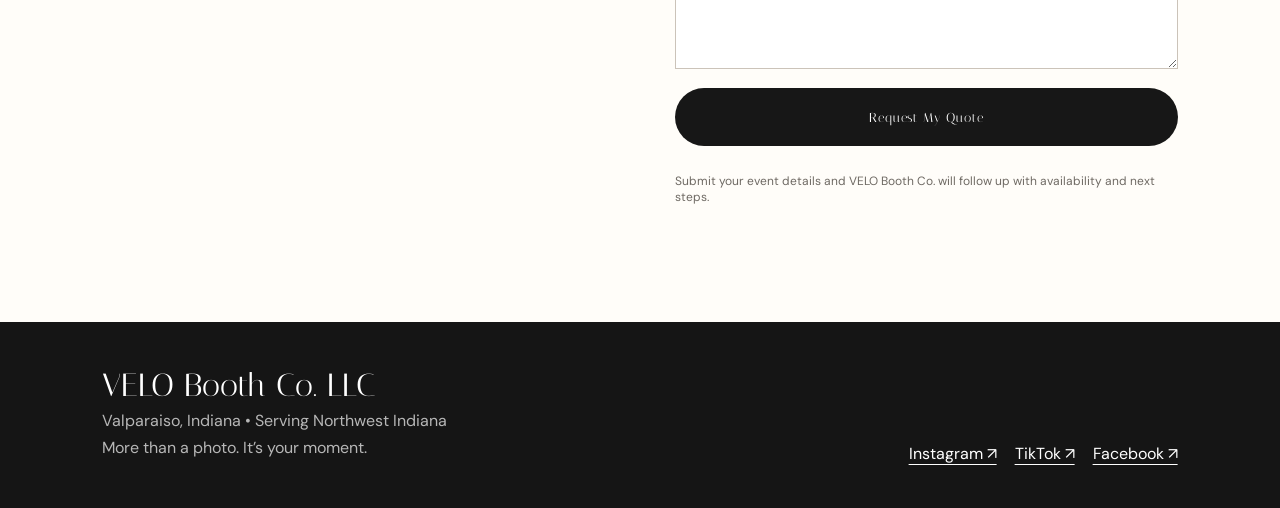
==== commit c16400c0: "Add files via upload" ====
--- a/index.html
+++ b/index.html
@@ -129,52 +129,15 @@
   <div class="section-title gallery-heading">
     <div>
       <p class="eyebrow">GALLERY</p>
-      <h2>Moments worth keeping.</h2>
-      <p>Real guests, real celebrations, and the details that make each VELO setup feel personal.</p>
+      <h2>More moments coming soon.</h2>
+      <p>We’re growing our portfolio with real VELO events. Follow us on social media for our latest setups and guest moments.</p>
     </div>
     <div class="gallery-socials" aria-label="VELO Booth Co. social media">
-      <span>Follow VELO</span>
-      <a href="https://www.instagram.com/veloboothcollc?igsi=MTQ4eHlmbmxzZXR6aA%3D%3D&utm_source=qr" target="_blank" rel="noopener noreferrer" aria-label="VELO Booth Co. on Instagram">Instagram ↗</a>
-      <a href="https://www.tiktok.com/@veloboothcollc?_r=1&_t=ZP-99PePnvsrst" target="_blank" rel="noopener noreferrer" aria-label="VELO Booth Co. on TikTok">TikTok ↗</a>
-      <a href="https://www.facebook.com/share/1BK91dNFWQ/?mibextid=wwXIfr" target="_blank" rel="noopener noreferrer" aria-label="VELO Booth Co. on Facebook">Facebook ↗</a>
-    </div>
-  </div>
-
-  <div class="gallery-grid real-gallery">
-    <button class="gallery-photo feature" type="button" data-full="assets/gallery/wedding-guests-black-sparkle.jpg" aria-label="Open wedding guest photo">
-      <img src="assets/gallery/wedding-guests-black-sparkle.jpg" alt="Wedding guests posing with photo booth props in front of a black sparkle backdrop" loading="lazy">
-      <span>Wedding moments</span>
-    </button>
-    <button class="gallery-photo" type="button" data-full="assets/gallery/guests-silver-01.jpg" aria-label="Open guest photo">
-      <img src="assets/gallery/guests-silver-01.jpg" alt="Four guests smiling in front of VELO's silver sparkle backdrop" loading="lazy">
-      <span>Silver sparkle</span>
-    </button>
-    <button class="gallery-photo" type="button" data-full="assets/gallery/guests-silver-02.jpg" aria-label="Open guest photo">
-      <img src="assets/gallery/guests-silver-02.jpg" alt="Four guests posing together in front of VELO's silver sparkle backdrop" loading="lazy">
-      <span>Guest experience</span>
-    </button>
-    <button class="gallery-photo tall" type="button" data-full="assets/gallery/wedding-booth-screen.jpg" aria-label="Open personalized booth screen photo">
-      <img src="assets/gallery/wedding-booth-screen.jpg" alt="VELO photo booth with a personalized wedding welcome screen" loading="lazy">
-      <span>Personalized welcome screen</span>
-    </button>
-    <button class="gallery-photo wide" type="button" data-full="assets/gallery/wedding-prop-table.jpg" aria-label="Open wedding props display photo">
-      <img src="assets/gallery/wedding-prop-table.jpg" alt="Wedding photo booth prop table with custom signs and accessories" loading="lazy">
-      <span>Custom wedding details</span>
-    </button>
-    <button class="gallery-photo tall" type="button" data-full="assets/gallery/booth-lighting-setup.jpg" aria-label="Open booth setup photo">
-      <img src="assets/gallery/booth-lighting-setup.jpg" alt="VELO photo booth setup with professional lighting" loading="lazy">
-      <span>Professional setup</span>
-    </button>
-    <button class="gallery-photo" type="button" data-full="assets/gallery/props-detail.jpg" aria-label="Open props detail photo">
-      <img src="assets/gallery/props-detail.jpg" alt="Selection of colorful photo booth props arranged for an event" loading="lazy">
-      <span>Props & details</span>
-    </button>
-    <div class="gallery-placeholder"><span>More wedding moments</span><small>Coming soon</small></div>
-    <div class="gallery-placeholder"><span>Celebrations</span><small>More events coming soon</small></div>
-    <div class="gallery-placeholder"><span>Corporate & community</span><small>Portfolio growing</small></div>
-  </div>
-
-  <p class="gallery-note">A growing collection of real VELO events. Follow us on social media for the latest setups and guest moments.</p>
+      <a href="https://www.instagram.com/veloboothcollc?igsi=MTQ4eHlmbmxzZXR6aA%3D%3D&utm_source=qr" target="_blank" rel="noopener noreferrer">Instagram ↗</a>
+      <a href="https://www.tiktok.com/@veloboothcollc?_r=1&_t=ZP-99PePnvsrst" target="_blank" rel="noopener noreferrer">TikTok ↗</a>
+      <a href="https://www.facebook.com/share/1BK91dNFWQ/?mibextid=wwXIfr" target="_blank" rel="noopener noreferrer">Facebook ↗</a>
+    </div>
+  </div>
 </section>
 
 <section id="faq" class="section faq">
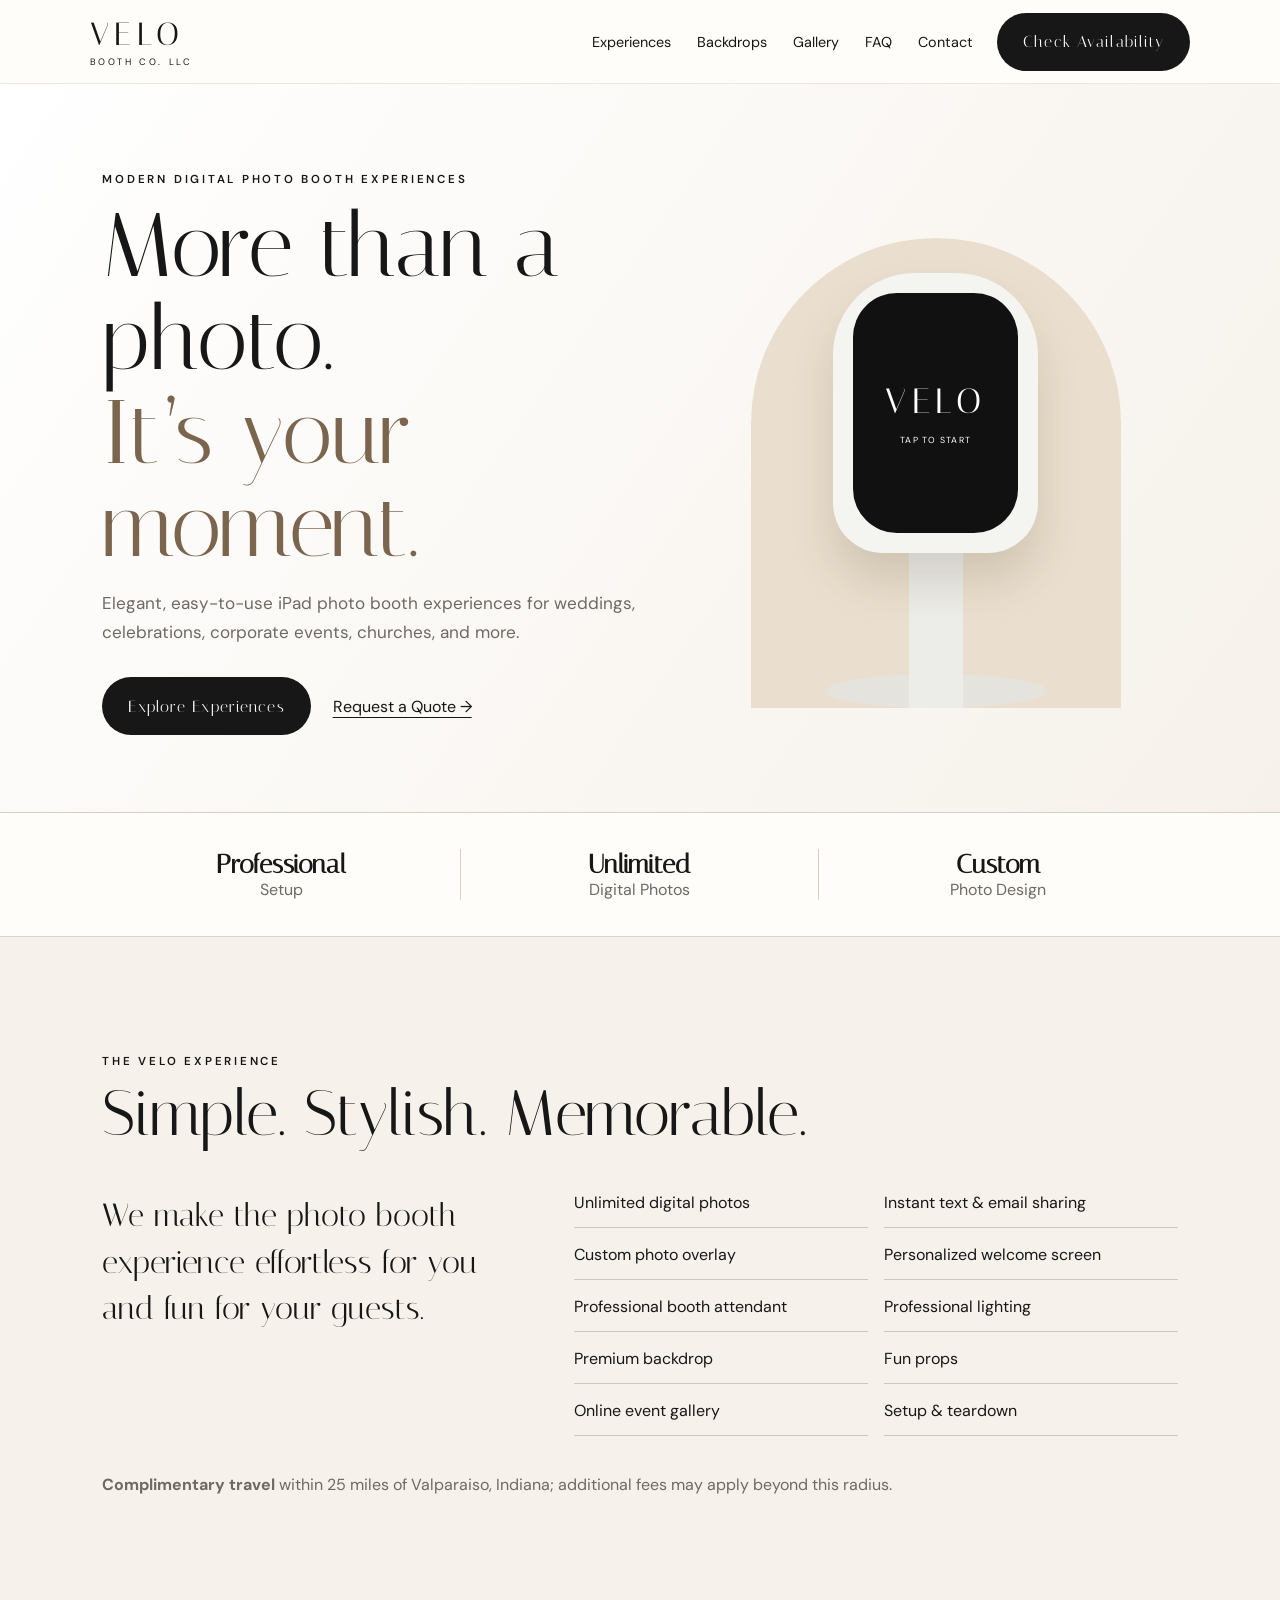
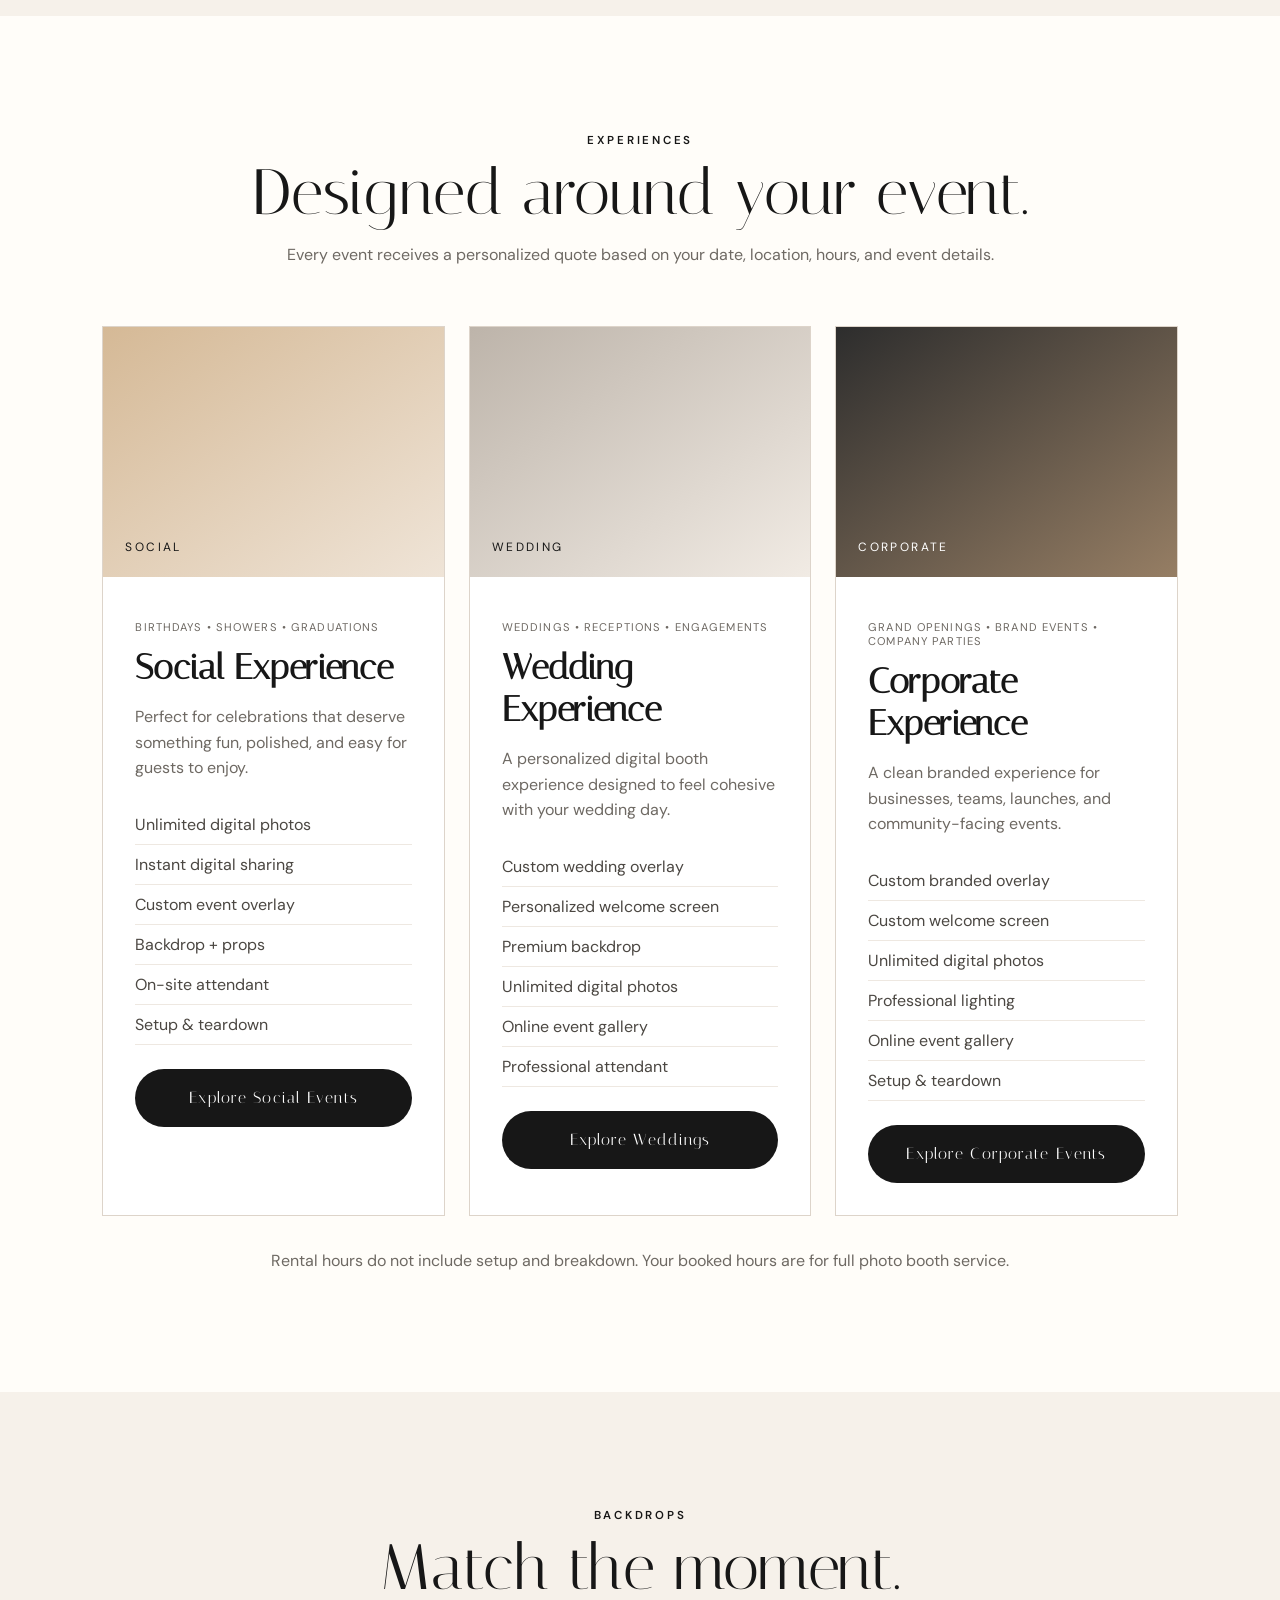
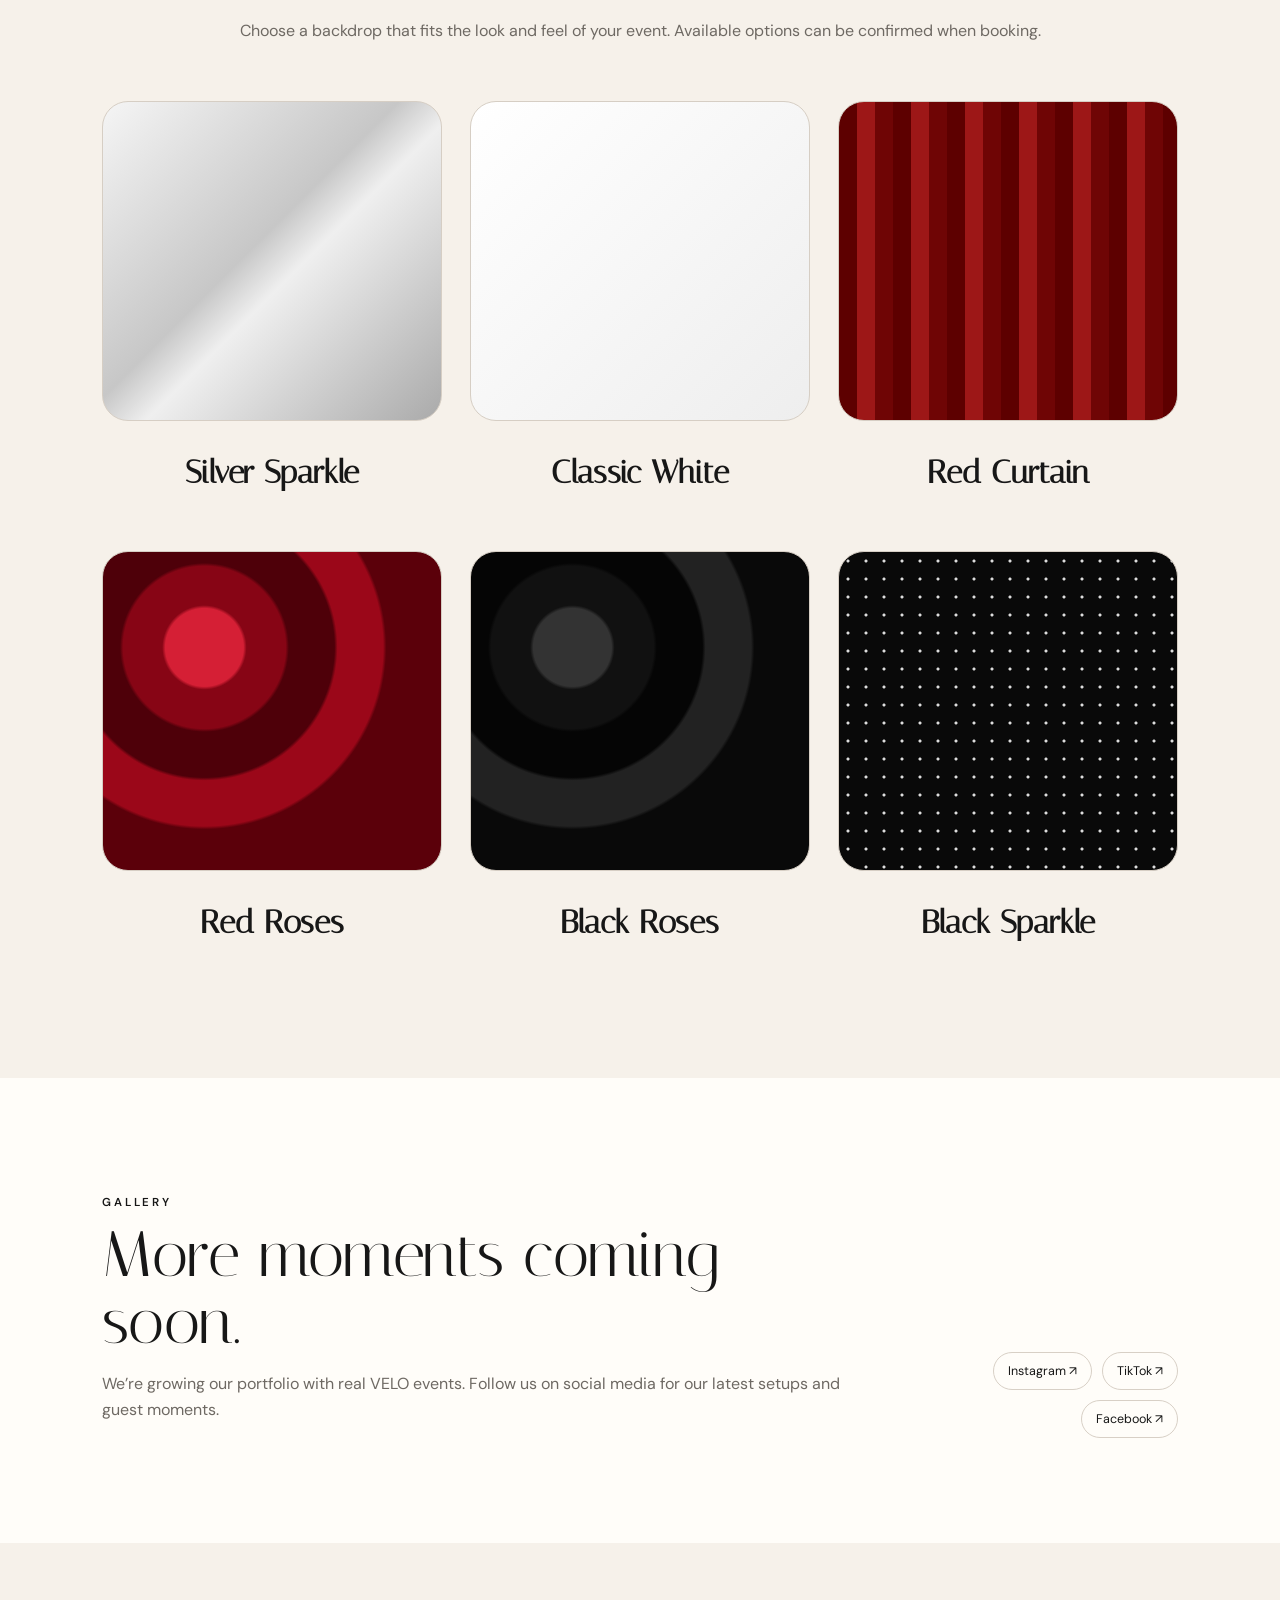
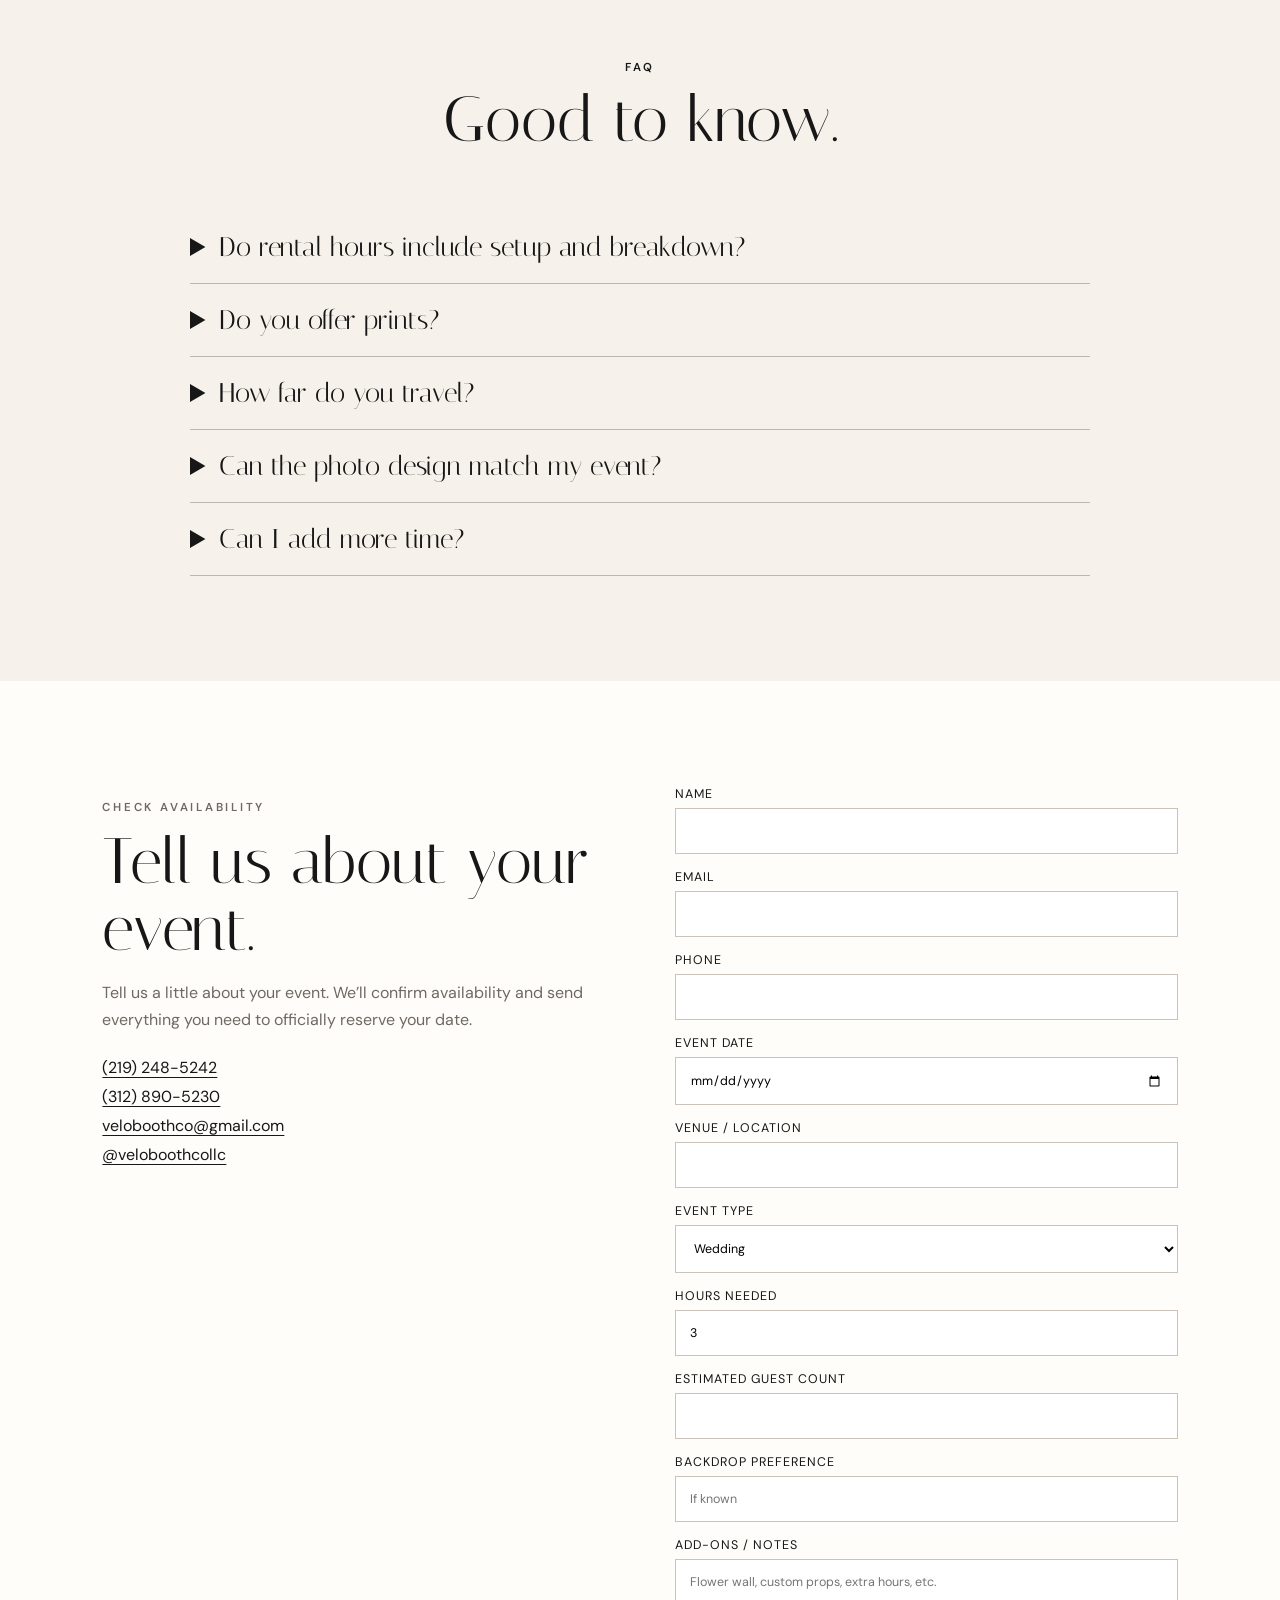
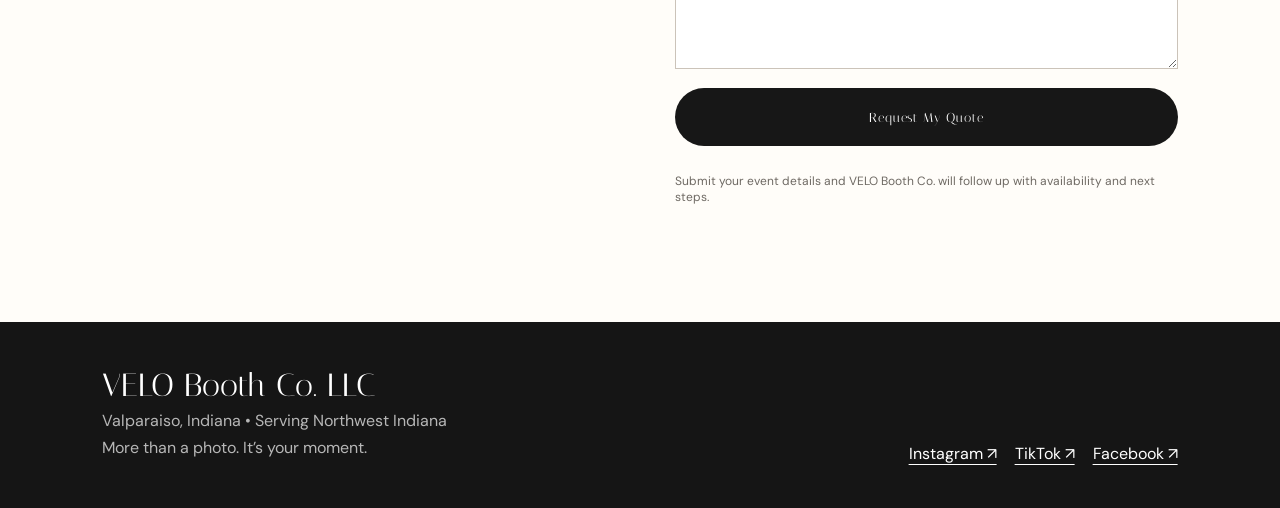
==== commit 56bd7414: "Add files via upload" ====
--- a/index.html
+++ b/index.html
@@ -84,7 +84,7 @@
         <h3>Social Experience</h3>
         <p>Perfect for celebrations that deserve something fun, polished, and easy for guests to enjoy.</p>
         <ul><li>Unlimited digital photos</li><li>Instant digital sharing</li><li>Custom event overlay</li><li>Backdrop + props</li><li>On-site attendant</li><li>Setup & teardown</li></ul>
-        <a class="btn" href="#contact">Request a Quote</a>
+        <a class="btn" href="social.html">Explore Social Events</a>
       </div>
     </article>
 
@@ -95,7 +95,7 @@
         <h3>Wedding Experience</h3>
         <p>A personalized digital booth experience designed to feel cohesive with your wedding day.</p>
         <ul><li>Custom wedding overlay</li><li>Personalized welcome screen</li><li>Premium backdrop</li><li>Unlimited digital photos</li><li>Online event gallery</li><li>Professional attendant</li></ul>
-        <a class="btn" href="#contact">Check Availability</a>
+        <a class="btn" href="wedding.html">Explore Weddings</a>
       </div>
     </article>
 
@@ -106,7 +106,7 @@
         <h3>Corporate Experience</h3>
         <p>A clean branded experience for businesses, teams, launches, and community-facing events.</p>
         <ul><li>Custom branded overlay</li><li>Custom welcome screen</li><li>Unlimited digital photos</li><li>Professional lighting</li><li>Online event gallery</li><li>Setup & teardown</li></ul>
-        <a class="btn" href="#contact">Request a Quote</a>
+        <a class="btn" href="corporate.html">Explore Corporate Events</a>
       </div>
     </article>
   </div>
--- a/styles.css
+++ b/styles.css
@@ -26,3 +26,19 @@
 footer{background:#151515;color:white;padding:44px 8vw}.footer-brand{font-family:'Italiana',serif;font-size:2rem}footer p{color:#b7b7b7;margin:6px 0}
 @media(max-width:980px){.nav,.desktop-cta{display:none}.menu-toggle{display:block}.hero{grid-template-columns:1fr;text-align:center}.lede{margin:auto}.hero-actions{justify-content:center}.intro-grid,.contact{grid-template-columns:1fr}.cards,.backdrop-grid{grid-template-columns:1fr}.gallery-heading{align-items:flex-start;flex-direction:column}.gallery-socials{justify-content:flex-start}.gallery-socials span{text-align:left}.gallery-grid{grid-template-columns:repeat(2,1fr)}.footer-row{align-items:flex-start;flex-direction:column}.footer-socials{justify-content:flex-start}}
 @media(max-width:650px){.hero{padding:70px 7vw}.hero h1{font-size:3.6rem}.hero-actions{flex-direction:column}.hero-visual{height:430px}.arch{width:300px;height:390px}.booth{width:165px;height:225px;bottom:128px}.stand{height:145px}.base{width:180px}.trustbar{grid-template-columns:1fr;padding:0 7vw}.trustbar div{padding:22px 0;border-right:0;border-bottom:1px solid var(--line)}.trustbar div:last-child{border-bottom:0}.section{padding:78px 7vw}.feature-grid{grid-template-columns:1fr}.gallery-grid{grid-template-columns:1fr;grid-auto-rows:290px}.gallery-photo.feature,.gallery-photo.wide,.gallery-photo.tall{grid-column:auto;grid-row:auto}.gallery-placeholder{min-height:230px}.section-title h2,.contact-copy h2{font-size:3rem}.footer-socials{flex-direction:column;gap:10px}}
+
+
+/* Focused experience landing pages */
+.experience-page{background:var(--cream)}
+.experience-landing{min-height:calc(100vh - 90px);display:flex;align-items:center;padding:110px 8vw;background:linear-gradient(145deg,#fff,var(--cream))}
+.experience-landing-inner{max-width:860px;margin:0 auto;text-align:center}
+.back-link{display:inline-block;margin-bottom:34px;color:var(--muted);text-decoration:underline;text-underline-offset:5px}
+.experience-landing h1{font-family:'Italiana',serif;font-weight:400;font-size:clamp(3.7rem,7vw,7.2rem);line-height:1.02;margin:16px 0 24px}
+.experience-pitch{max-width:720px;margin:0 auto;color:var(--muted);font-size:1.15rem;line-height:1.75}
+.experience-benefits{display:grid;grid-template-columns:repeat(3,1fr);gap:14px;margin:42px 0}
+.experience-benefits span{padding:18px 12px;border-top:1px solid var(--line);border-bottom:1px solid var(--line);font-size:.82rem;letter-spacing:.06em}
+.experience-cta{min-width:240px}
+.wedding-landing{background:linear-gradient(145deg,#fff,#efe7df)}
+.social-landing{background:linear-gradient(145deg,#fff,#f1e4d2)}
+.corporate-landing{background:linear-gradient(145deg,#f7f4ef,#ddd2c5)}
+@media(max-width:650px){.experience-landing{padding:78px 7vw}.experience-landing h1{font-size:3.7rem}.experience-benefits{grid-template-columns:1fr;gap:0}.experience-benefits span{border-bottom:0}.experience-benefits span:last-child{border-bottom:1px solid var(--line)}}
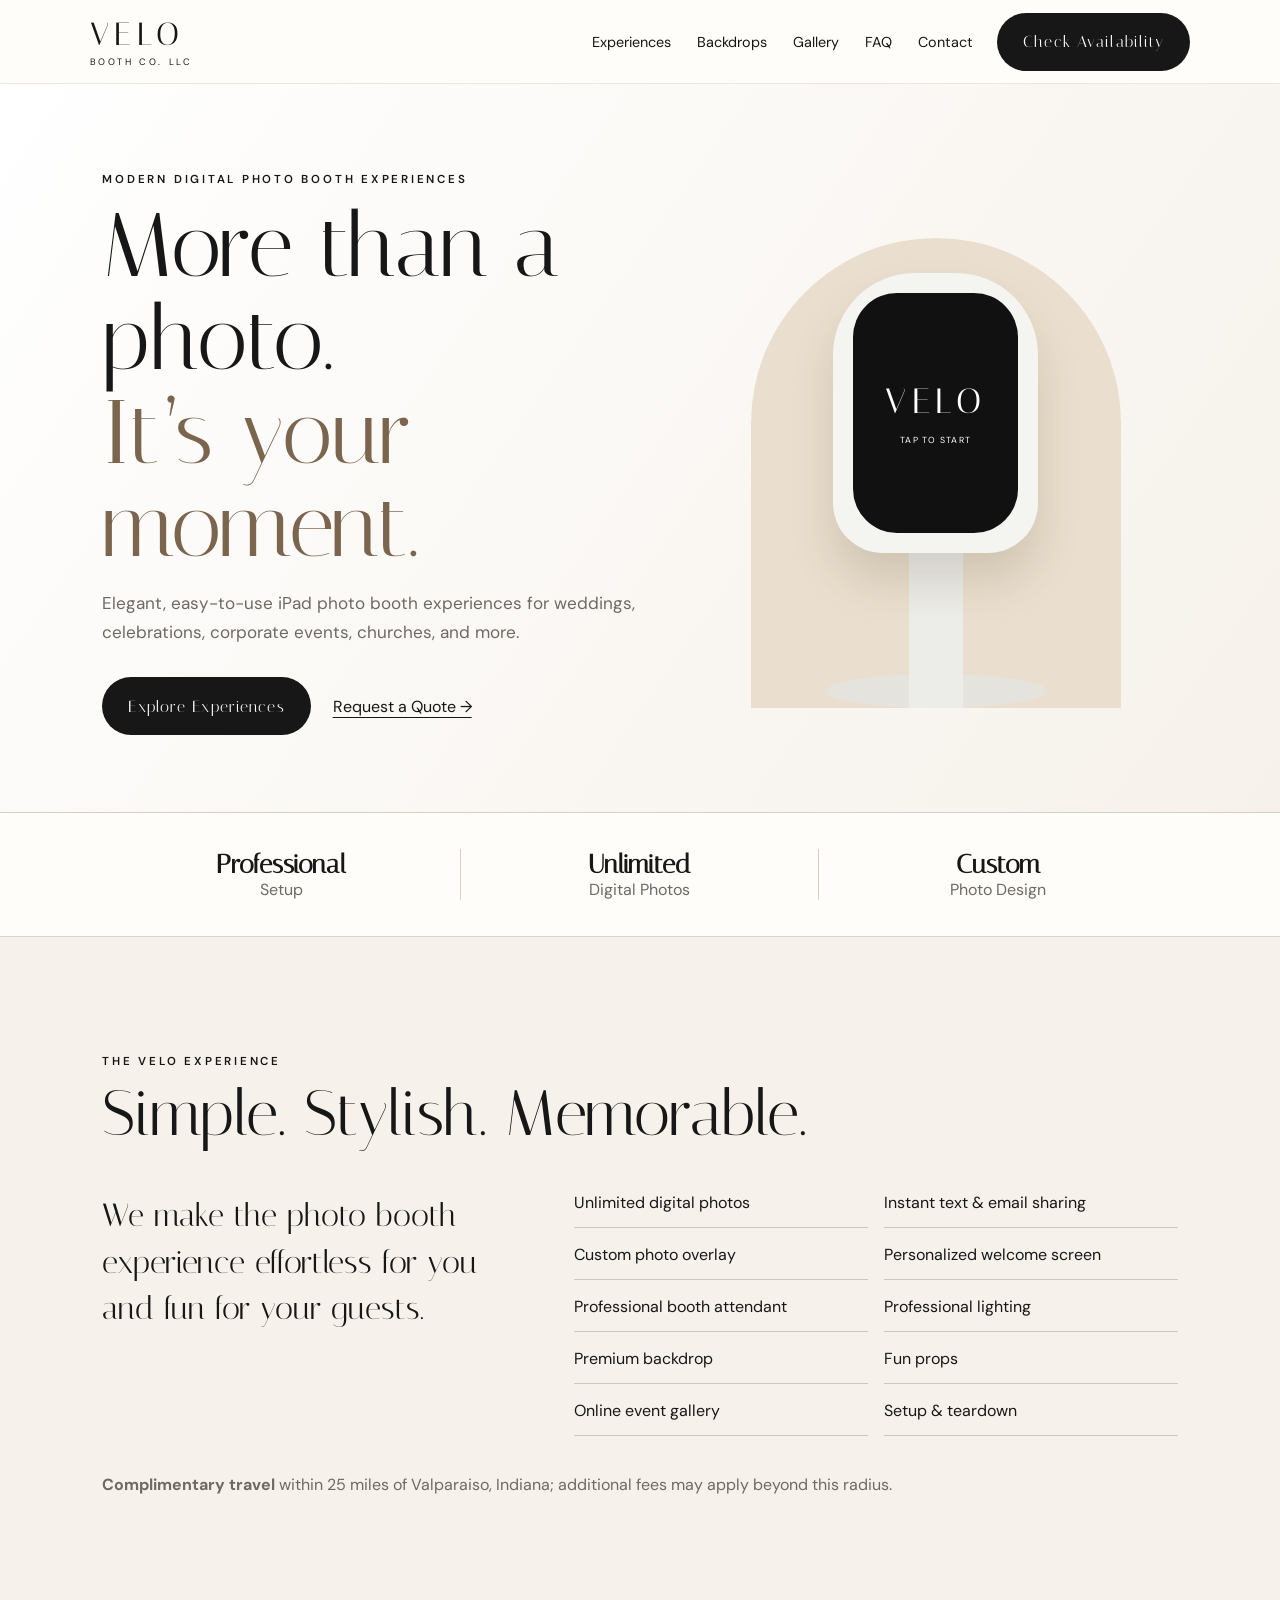
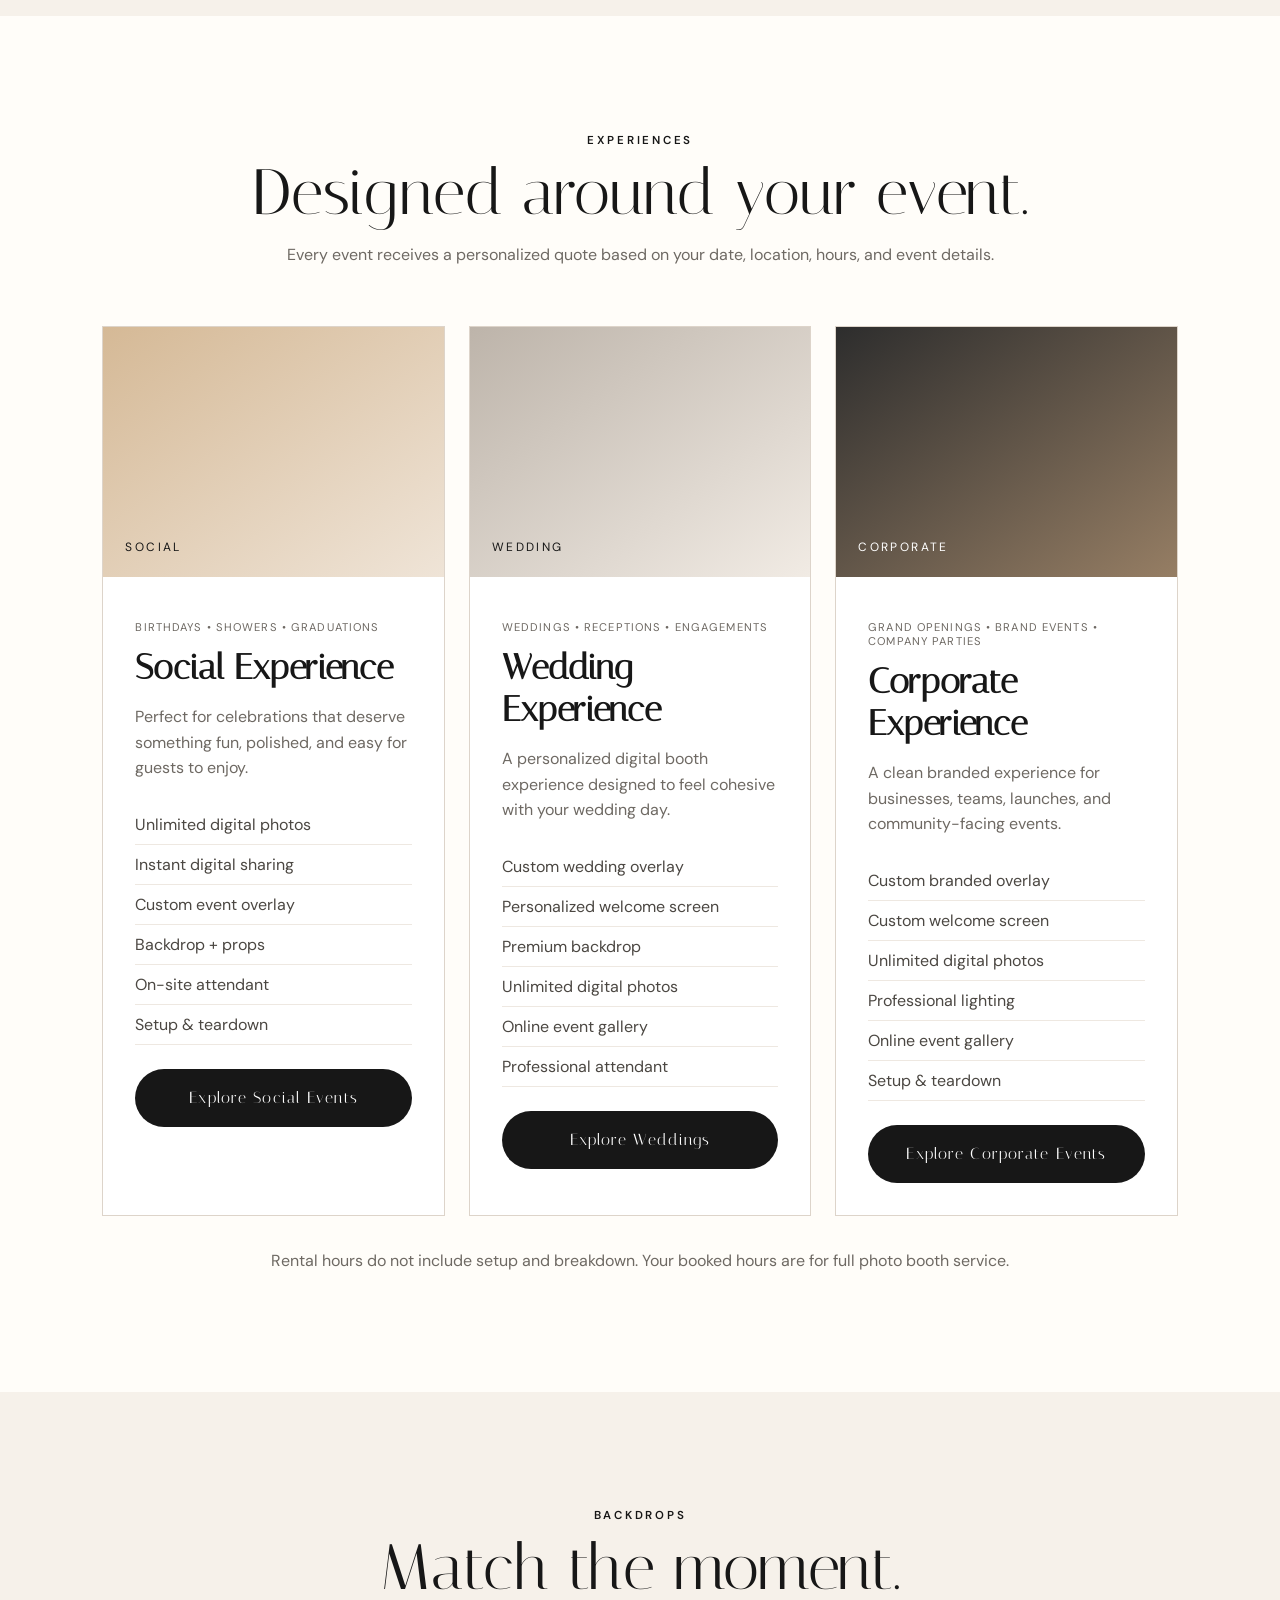
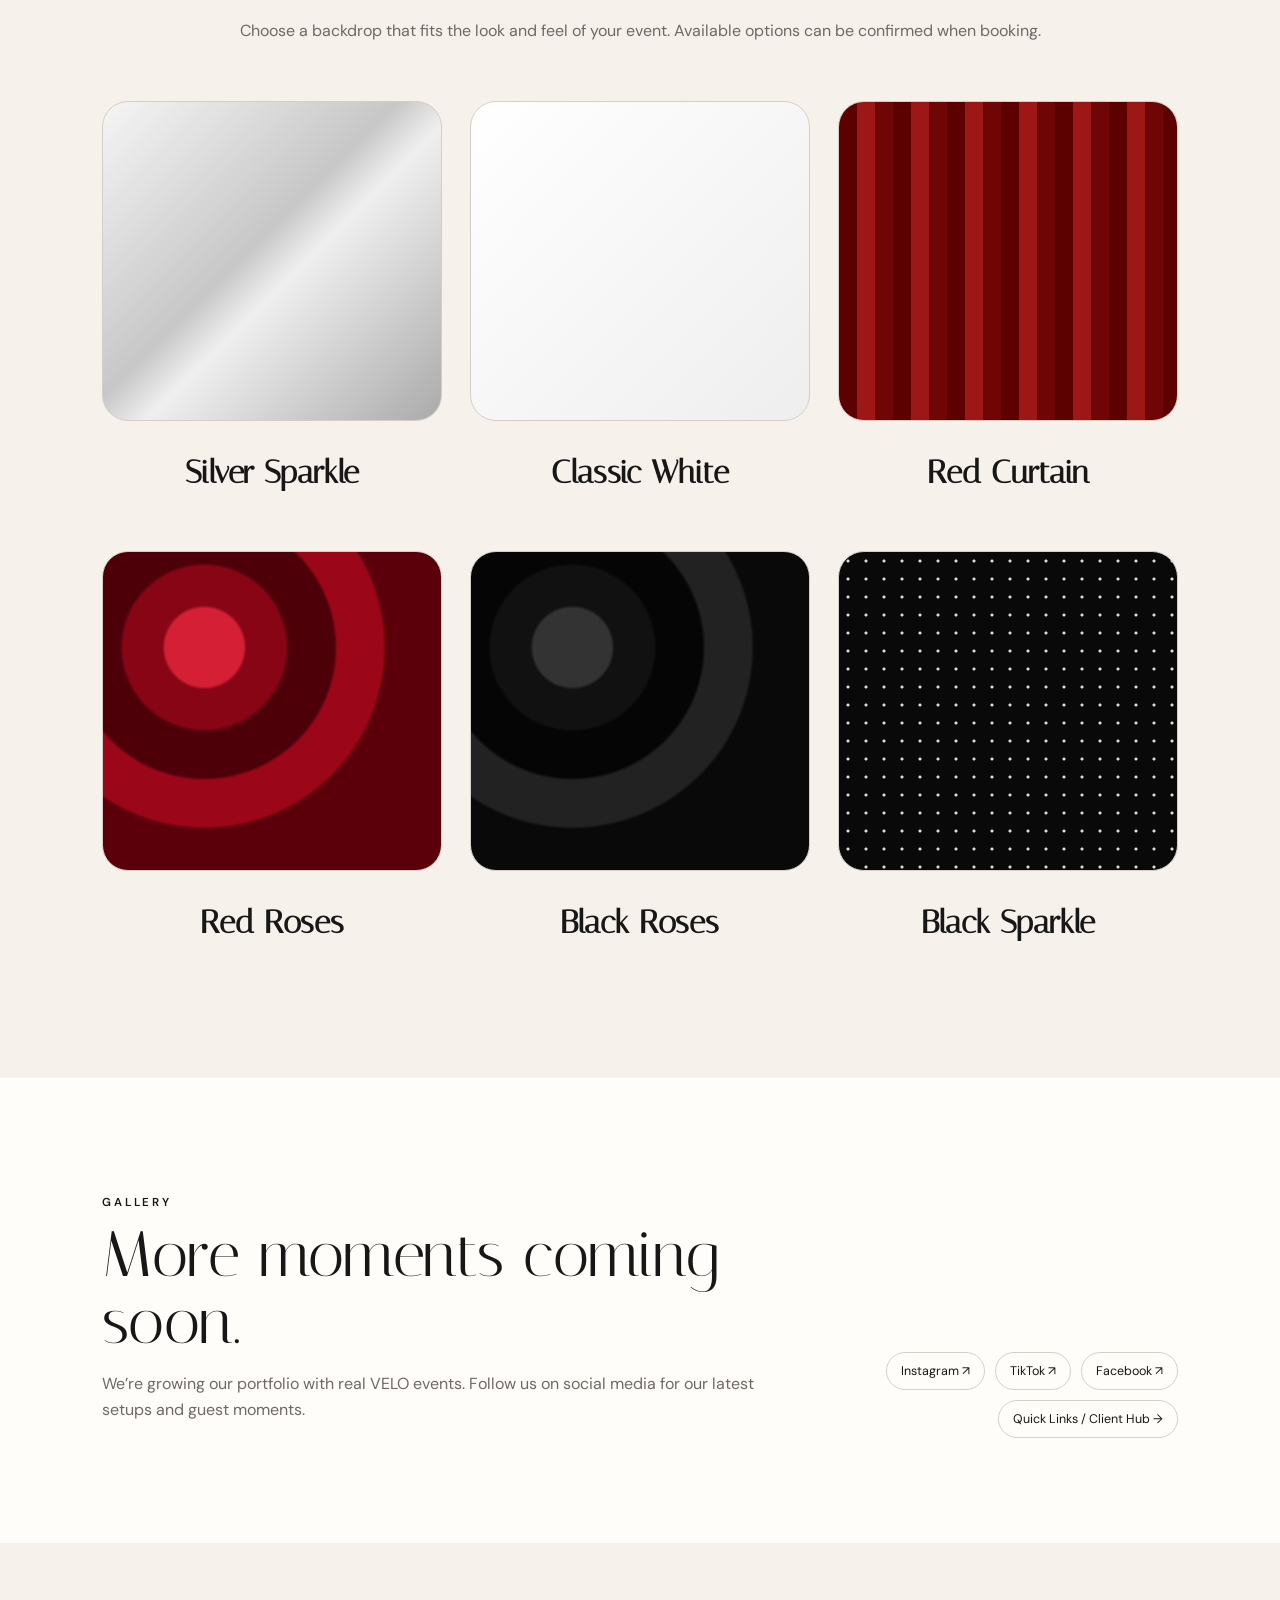
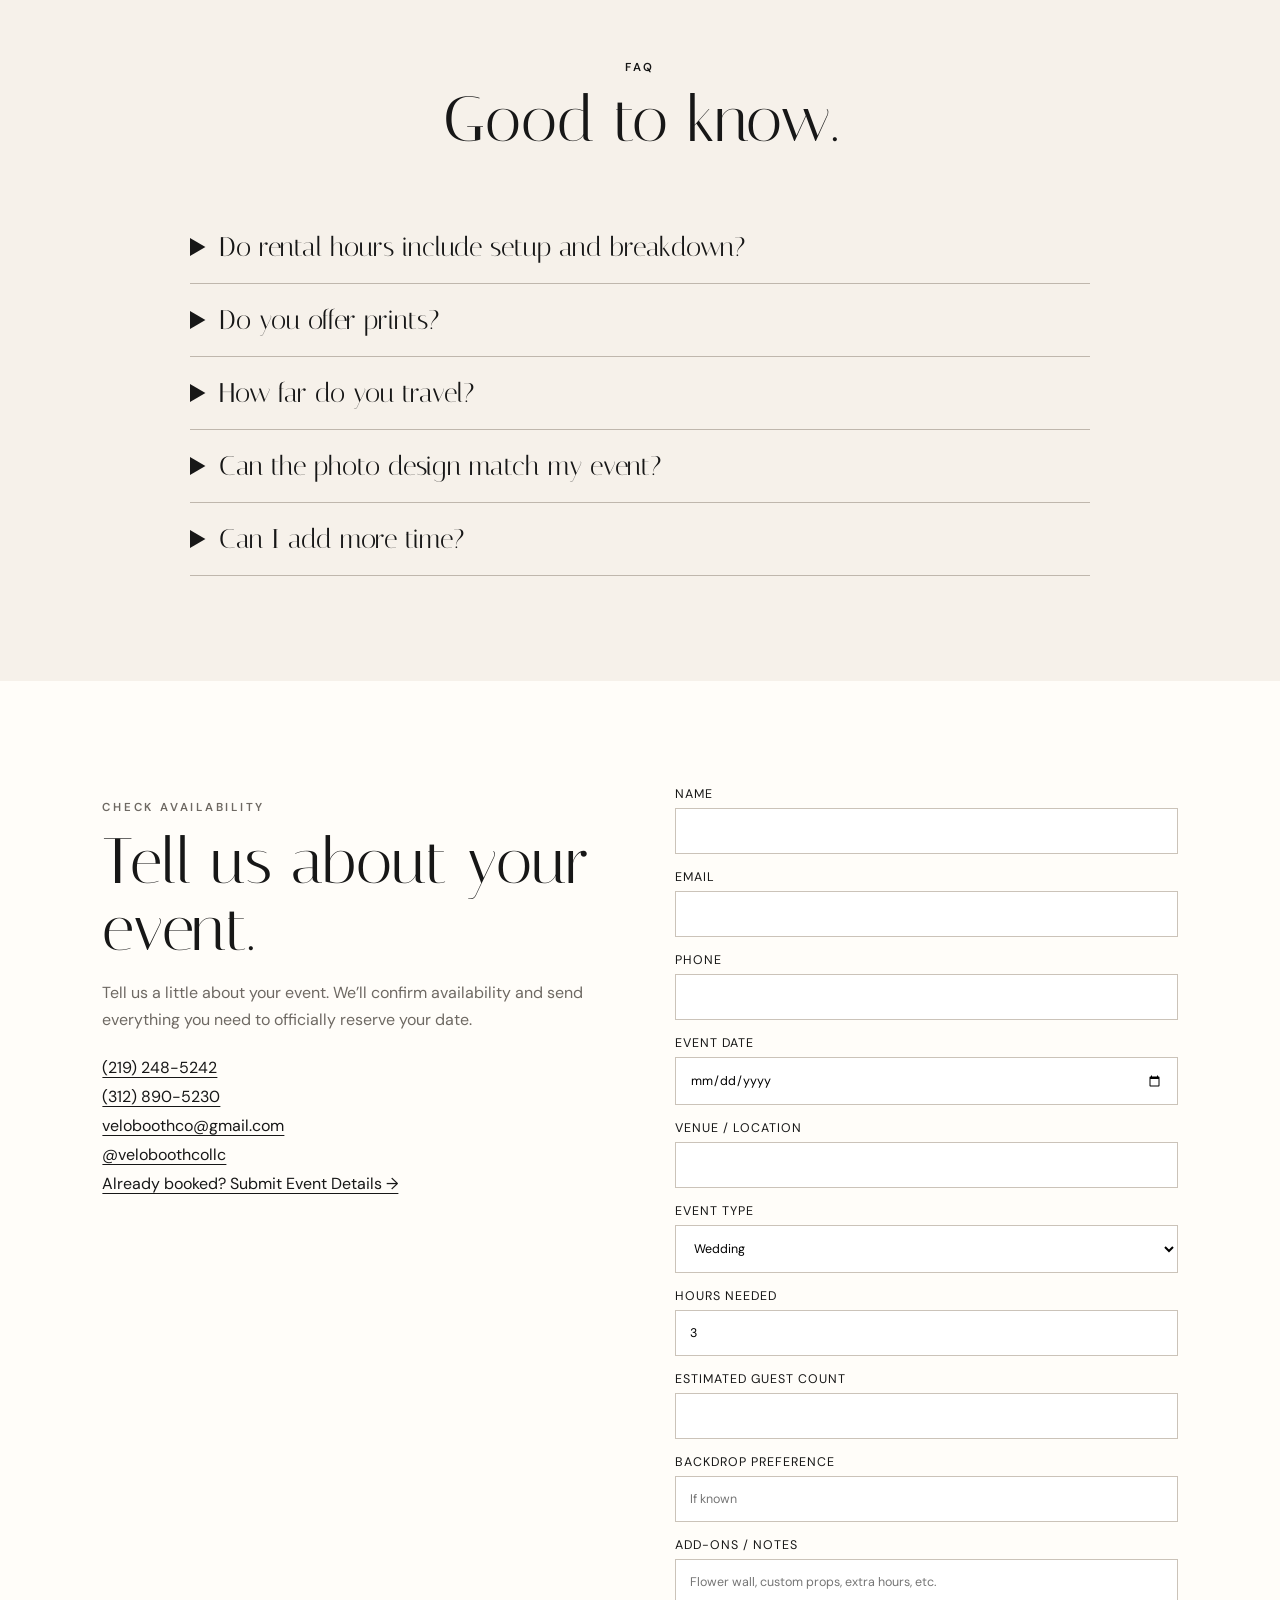
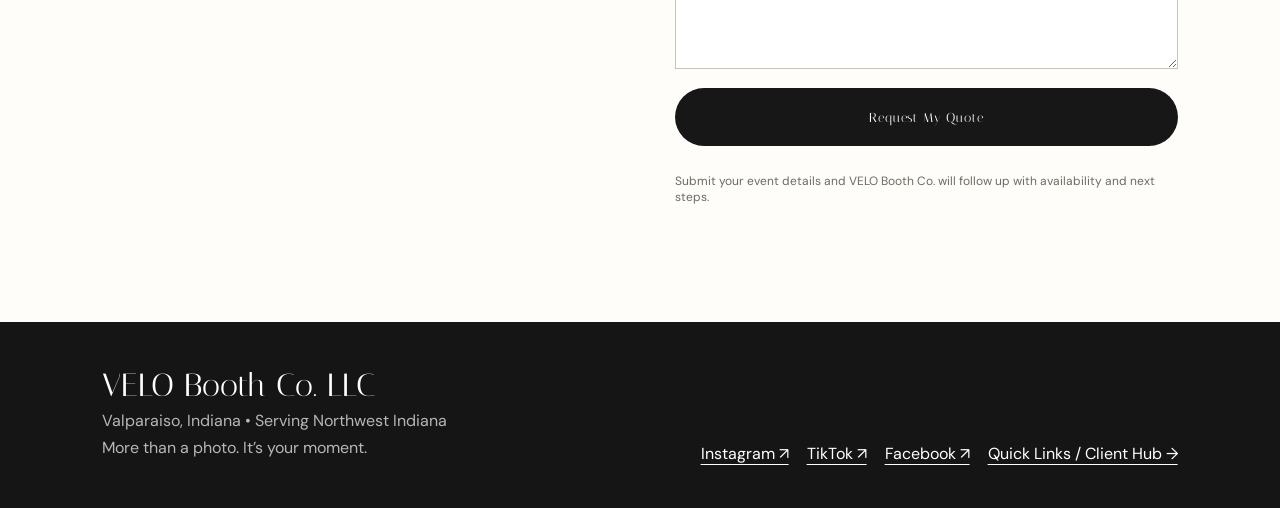
==== commit b9915bea: "Add files via upload" ====
--- a/index.html
+++ b/index.html
@@ -136,6 +136,7 @@
       <a href="https://www.instagram.com/veloboothcollc?igsi=MTQ4eHlmbmxzZXR6aA%3D%3D&utm_source=qr" target="_blank" rel="noopener noreferrer">Instagram ↗</a>
       <a href="https://www.tiktok.com/@veloboothcollc?_r=1&_t=ZP-99PePnvsrst" target="_blank" rel="noopener noreferrer">TikTok ↗</a>
       <a href="https://www.facebook.com/share/1BK91dNFWQ/?mibextid=wwXIfr" target="_blank" rel="noopener noreferrer">Facebook ↗</a>
+      <a href="links.html">Quick Links / Client Hub →</a>
     </div>
   </div>
 </section>
@@ -161,6 +162,7 @@
       <a href="tel:+13128905230">(312) 890-5230</a>
       <a href="mailto:veloboothco@gmail.com">veloboothco@gmail.com</a>
       <a href="https://www.instagram.com/veloboothcollc/" target="_blank" rel="noopener">@veloboothcollc</a>
+      <a href="links.html#event-details">Already booked? Submit Event Details →</a>
     </div>
   </div>
 
@@ -192,6 +194,7 @@
       <a href="https://www.instagram.com/veloboothcollc?igsi=MTQ4eHlmbmxzZXR6aA%3D%3D&utm_source=qr" target="_blank" rel="noopener noreferrer">Instagram ↗</a>
       <a href="https://www.tiktok.com/@veloboothcollc?_r=1&_t=ZP-99PePnvsrst" target="_blank" rel="noopener noreferrer">TikTok ↗</a>
       <a href="https://www.facebook.com/share/1BK91dNFWQ/?mibextid=wwXIfr" target="_blank" rel="noopener noreferrer">Facebook ↗</a>
+      <a href="links.html">Quick Links / Client Hub →</a>
     </div>
   </div>
 </footer>
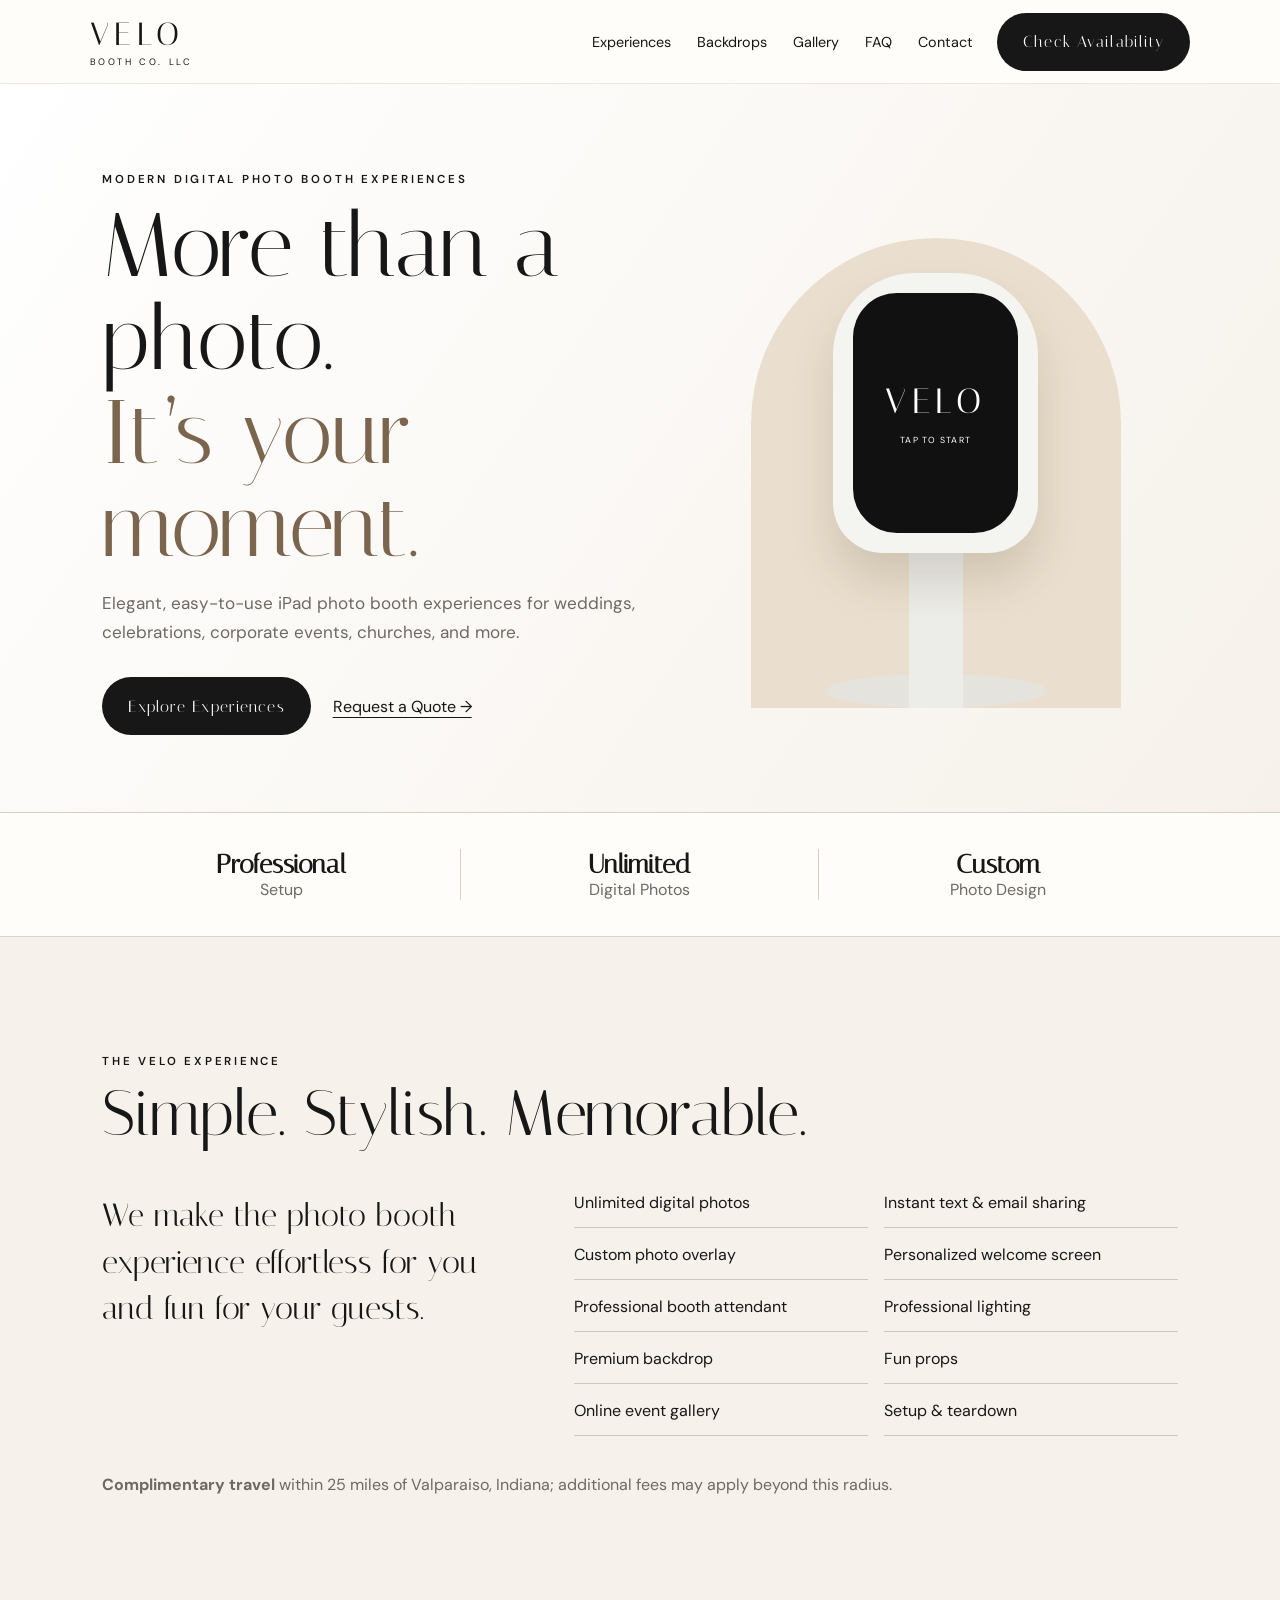
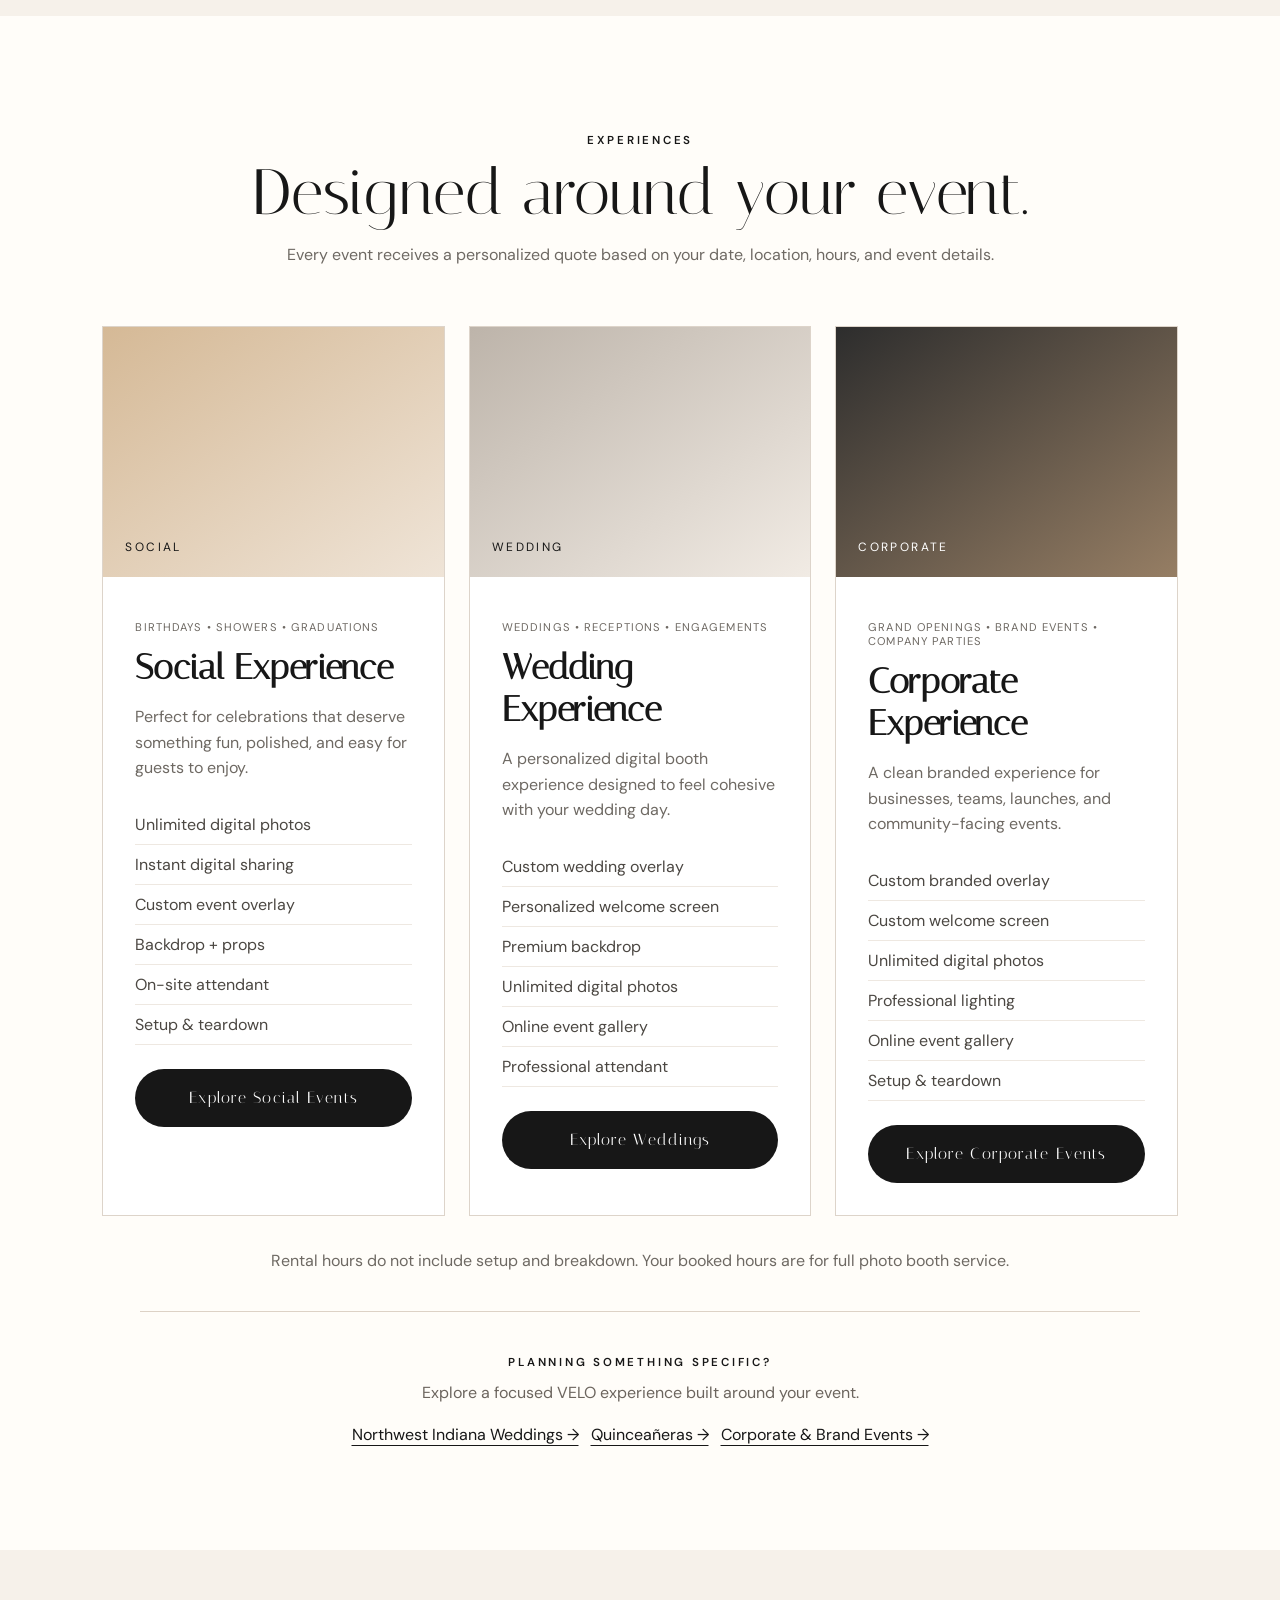
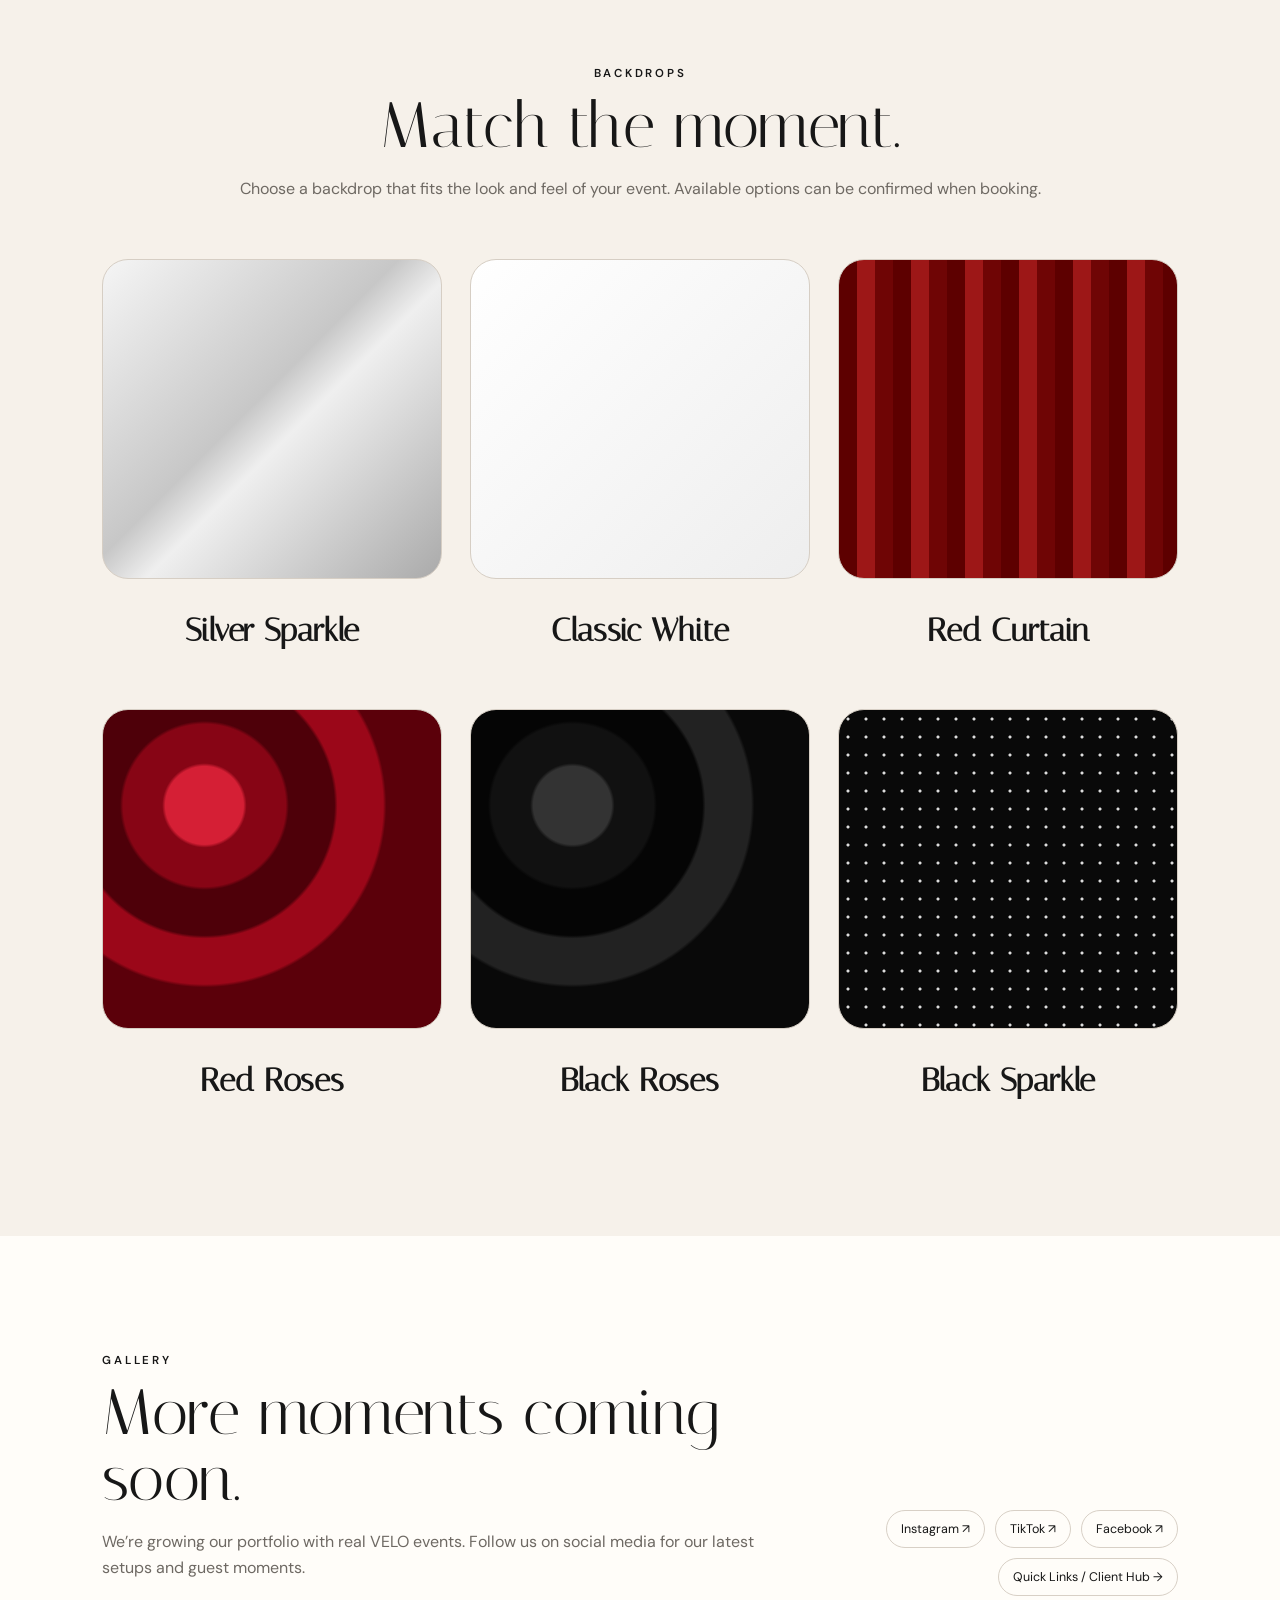
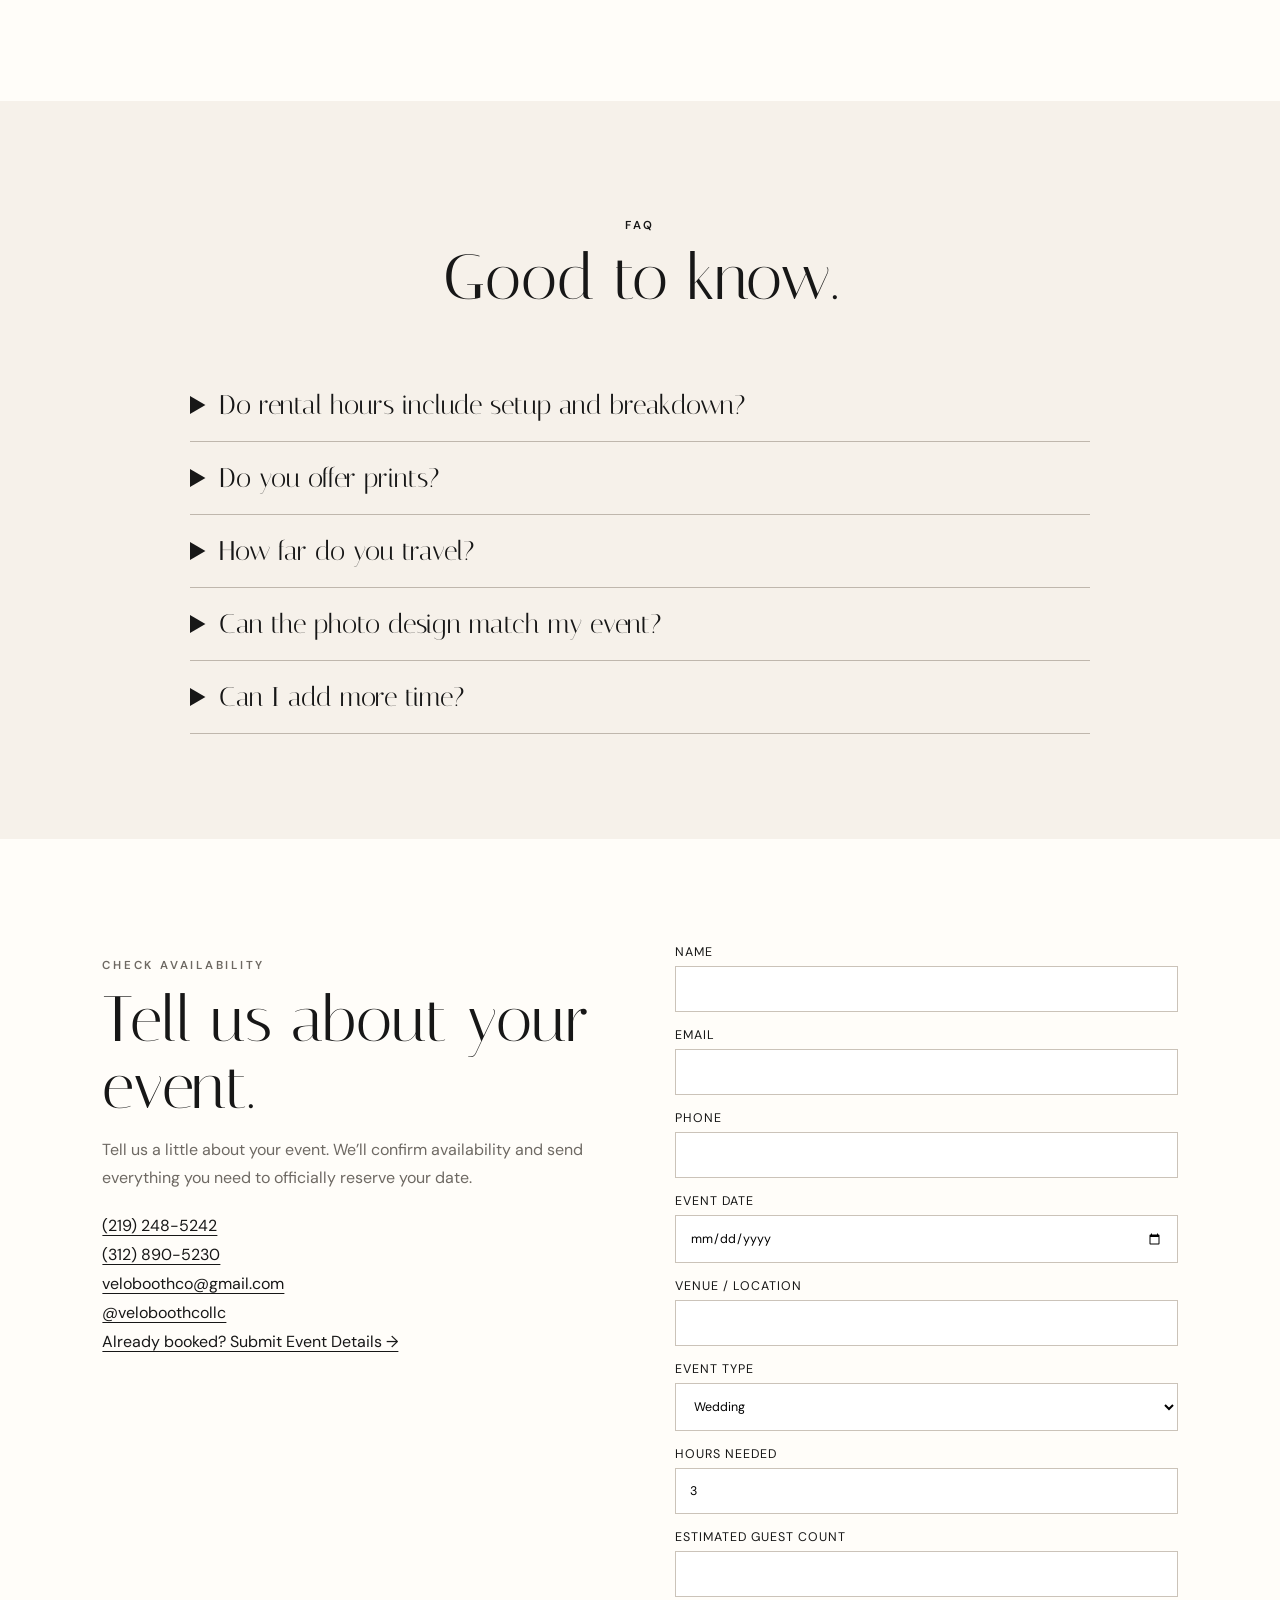
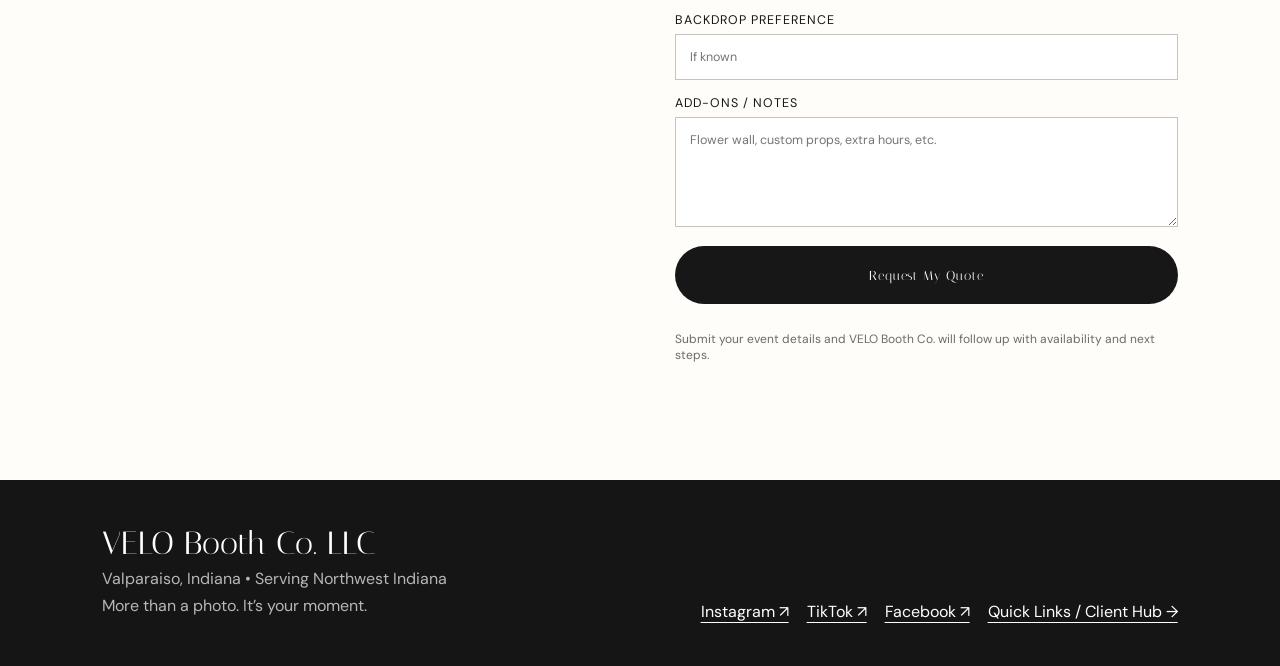
==== commit 9ac8af2f: "Add files via upload" ====
--- a/index.html
+++ b/index.html
@@ -111,6 +111,15 @@
     </article>
   </div>
   <p class="disclaimer">Rental hours do not include setup and breakdown. Your booked hours are for full photo booth service.</p>
+  <div style="max-width:1000px;margin:2.5rem auto 0;padding-top:2rem;border-top:1px solid #ddd2c6;text-align:center">
+    <p class="eyebrow">PLANNING SOMETHING SPECIFIC?</p>
+    <p style="margin:.6rem 0 1.3rem;color:#6c655e">Explore a focused VELO experience built around your event.</p>
+    <div style="display:flex;gap:.75rem;justify-content:center;flex-wrap:wrap">
+      <a class="text-link" href="nwi-weddings.html">Northwest Indiana Weddings →</a>
+      <a class="text-link" href="quinceanera.html">Quinceañeras →</a>
+      <a class="text-link" href="brand-events.html">Corporate & Brand Events →</a>
+    </div>
+  </div>
 </section>
 
 <section id="backdrops" class="section backdrops">
--- a/styles.css
+++ b/styles.css
@@ -42,3 +42,78 @@
 .social-landing{background:linear-gradient(145deg,#fff,#f1e4d2)}
 .corporate-landing{background:linear-gradient(145deg,#f7f4ef,#ddd2c5)}
 @media(max-width:650px){.experience-landing{padding:78px 7vw}.experience-landing h1{font-size:3.7rem}.experience-benefits{grid-template-columns:1fr;gap:0}.experience-benefits span{border-bottom:0}.experience-benefits span:last-child{border-bottom:1px solid var(--line)}}
+
+/* === Niche campaign landing pages === */
+body.campaign-page{background:#f7f3ed;color:#171717}
+.campaign-page .header{background:rgba(248,245,239,.96);backdrop-filter:blur(10px)}
+.campaign-hero{position:relative;min-height:78vh;display:grid;grid-template-columns:1.05fr .95fr;overflow:hidden;background:#151310;color:#fff}
+.campaign-hero-copy{padding:9rem 5vw 5rem;display:flex;flex-direction:column;justify-content:center;z-index:2}
+.campaign-hero-media{min-height:620px;background-size:cover;background-position:center;position:relative}
+.campaign-hero-media::after{content:"";position:absolute;inset:0;background:linear-gradient(90deg,rgba(17,15,12,.4),rgba(17,15,12,.02))}
+.campaign-hero .eyebrow{color:#d6ad68;letter-spacing:.17em}
+.campaign-hero h1{font-family:Georgia,'Times New Roman',serif;font-weight:400;font-size:clamp(3.4rem,6vw,6.5rem);line-height:.94;margin:.8rem 0 1.4rem;max-width:760px}
+.campaign-hero h1 em{font-weight:400;color:#d6ad68}
+.campaign-hero p.hero-sub{font-size:1.12rem;line-height:1.75;max-width:580px;color:#eee6dd;margin:0 0 2rem}
+.campaign-meta{display:flex;gap:1.2rem;flex-wrap:wrap;margin-top:2rem;font-size:.78rem;text-transform:uppercase;letter-spacing:.08em;color:#ddd2c3}
+.campaign-meta span{padding-right:1.2rem;border-right:1px solid rgba(255,255,255,.25)}
+.campaign-meta span:last-child{border-right:0}
+.campaign-btn{display:inline-flex;align-items:center;justify-content:center;gap:.8rem;background:#d6ad68;color:#111;text-decoration:none;border-radius:4px;padding:1rem 1.5rem;font-weight:700;letter-spacing:.05em;text-transform:uppercase;width:max-content}
+.campaign-btn.dark{background:#141414;color:#fff}
+.campaign-section{padding:5.5rem 5vw}
+.campaign-section.light{background:#fbf9f5}
+.campaign-section.white{background:#fff}
+.campaign-two-col{display:grid;grid-template-columns:1fr 1fr;gap:4.5rem;max-width:1200px;margin:auto}
+.campaign-kicker{font-size:.75rem;letter-spacing:.18em;text-transform:uppercase;color:#9a6f35;margin-bottom:1rem}
+.campaign-section h2{font-family:Georgia,'Times New Roman',serif;font-weight:400;font-size:clamp(2.4rem,4vw,4.25rem);line-height:1.08;margin:.3rem 0 1rem}
+.campaign-section p{font-size:1.03rem;line-height:1.8;color:#5d5851}
+.campaign-split-card{border-top:1px solid #d9d0c5;padding-top:1.5rem}
+.campaign-feature-wrap{text-align:center;max-width:1200px;margin:auto}
+.campaign-features{display:grid;grid-template-columns:repeat(5,1fr);gap:1px;background:#ddd4c9;border:1px solid #ddd4c9;margin-top:2.5rem}
+.campaign-feature{background:#fff;padding:2rem 1.2rem;min-height:190px}
+.campaign-feature .icon{font-size:1.6rem;margin-bottom:1rem;color:#a8793e}
+.campaign-feature strong{display:block;font-size:.85rem;text-transform:uppercase;letter-spacing:.05em;margin-bottom:.5rem}
+.campaign-feature span{font-size:.86rem;line-height:1.55;color:#6b655e}
+.campaign-gallery{display:grid;grid-template-columns:1.3fr .85fr .85fr;gap:.7rem;max-width:1200px;margin:0 auto}
+.campaign-gallery img,.campaign-gallery .concept-tile{width:100%;height:350px;object-fit:cover;display:block;border-radius:3px}
+.concept-tile{display:flex!important;align-items:flex-end;padding:1.5rem;color:#fff;background:linear-gradient(145deg,#2d2721,#8a6847);font-family:Georgia,serif;font-size:1.6rem}
+.campaign-trust{display:grid;grid-template-columns:repeat(4,1fr);gap:1rem;max-width:1100px;margin:0 auto;text-align:center}
+.campaign-trust div{padding:1.5rem;border-top:1px solid #d6ccc0;font-size:.83rem;text-transform:uppercase;letter-spacing:.05em}
+.campaign-final{padding:5.5rem 5vw;text-align:center;color:#fff;background:#16130f}
+.campaign-final h2{font-family:Georgia,serif;font-weight:400;font-size:clamp(2.5rem,5vw,4.8rem);margin:0 auto 1rem;max-width:900px}
+.campaign-final p{max-width:650px;margin:0 auto 2rem;color:#ded5c9;line-height:1.7}
+.campaign-final .campaign-btn{margin:auto}
+.campaign-page.quince .campaign-hero{background:#24121f}
+.campaign-page.quince .campaign-hero .eyebrow,.campaign-page.quince .campaign-hero h1 em{color:#e7a1c6}
+.campaign-page.quince .campaign-btn{background:#e7a1c6}
+.campaign-page.quince .campaign-kicker{color:#a94f82}
+.campaign-page.quince .campaign-feature .icon{color:#b85f91}
+.campaign-page.quince .concept-tile{background:linear-gradient(145deg,#3d1830,#b75d91)}
+.campaign-page.quince .campaign-final{background:#2a1524}
+.campaign-page.corporate .campaign-hero{background:#0e151b}
+.campaign-page.corporate .campaign-hero .eyebrow,.campaign-page.corporate .campaign-hero h1 em{color:#c8a66a}
+.campaign-page.corporate .campaign-kicker{color:#80663c}
+.campaign-page.corporate .concept-tile{background:linear-gradient(145deg,#13202a,#8c7148)}
+.campaign-page.corporate .campaign-final{background:#0e151b}
+.niche-note{max-width:900px;margin:1rem auto 0;text-align:center;color:#777;font-size:.88rem;line-height:1.6}
+@media(max-width:900px){
+  .campaign-hero{grid-template-columns:1fr;min-height:auto}
+  .campaign-hero-copy{padding:7rem 7vw 3.5rem;order:2}
+  .campaign-hero-media{min-height:430px;order:1;margin-top:76px}
+  .campaign-hero h1{font-size:clamp(3rem,13vw,4.6rem)}
+  .campaign-two-col{grid-template-columns:1fr;gap:2.5rem}
+  .campaign-features{grid-template-columns:1fr 1fr}
+  .campaign-gallery{grid-template-columns:1fr 1fr}
+  .campaign-gallery img,.campaign-gallery .concept-tile{height:270px}
+  .campaign-gallery>*:first-child{grid-column:1/-1;height:390px}
+  .campaign-trust{grid-template-columns:1fr 1fr}
+}
+@media(max-width:540px){
+  .campaign-section{padding:4rem 6vw}
+  .campaign-features{grid-template-columns:1fr}
+  .campaign-gallery{grid-template-columns:1fr}
+  .campaign-gallery>*:first-child{grid-column:auto;height:330px}
+  .campaign-gallery img,.campaign-gallery .concept-tile{height:300px}
+  .campaign-trust{grid-template-columns:1fr 1fr}
+  .campaign-meta{display:grid;grid-template-columns:1fr 1fr}
+  .campaign-meta span{border-right:0;padding-right:0}
+}
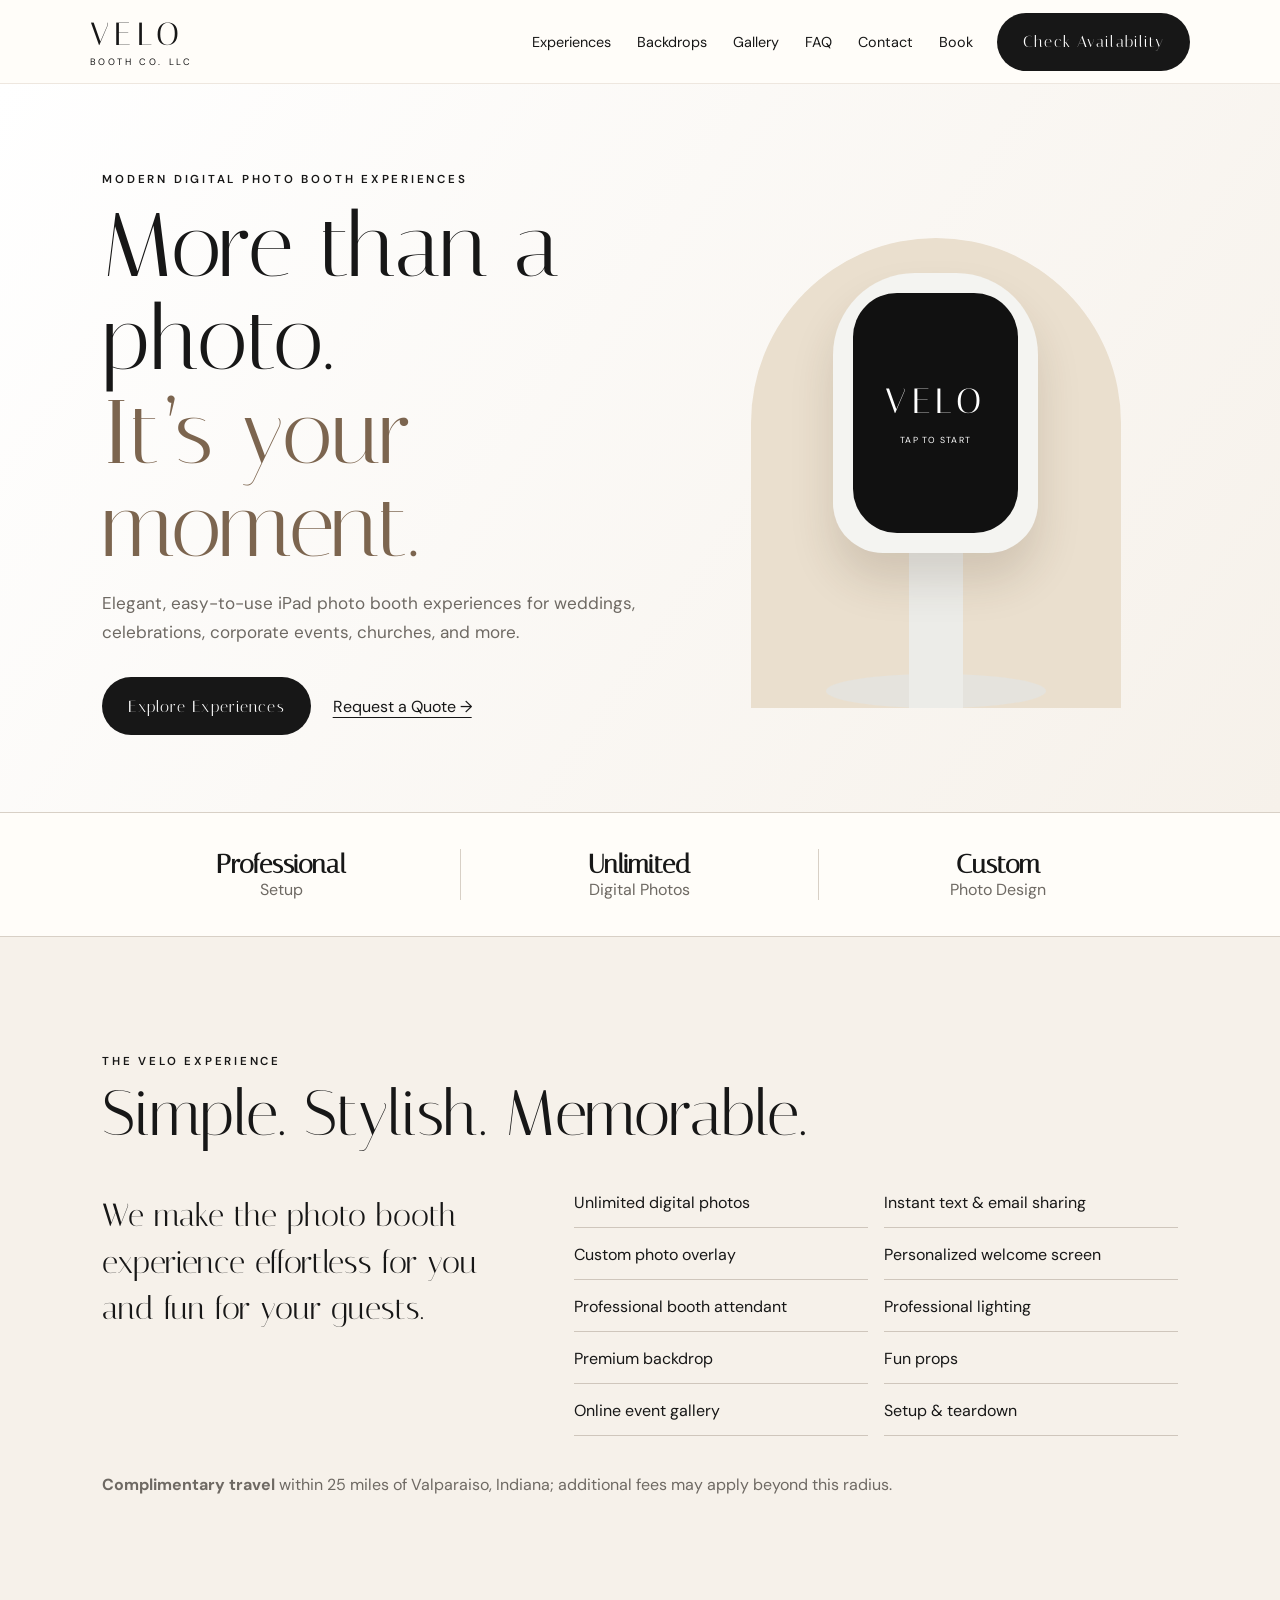
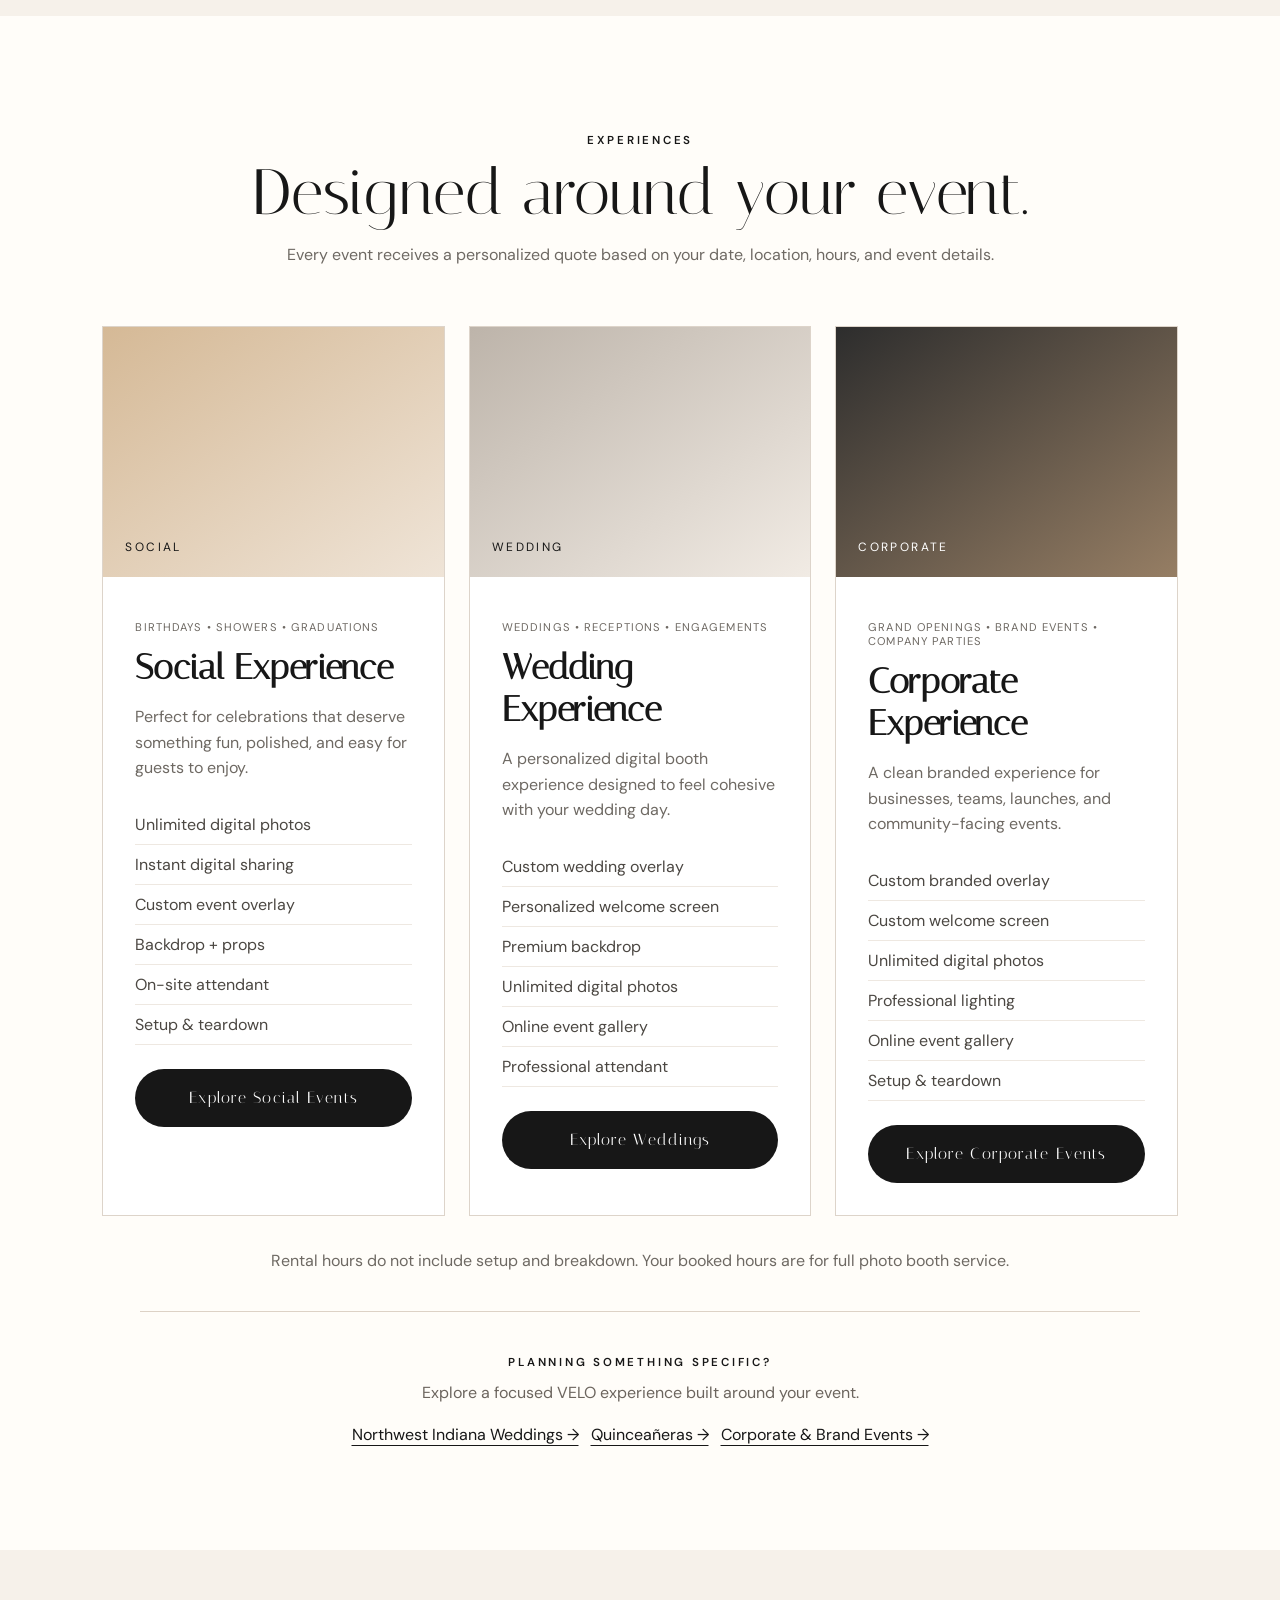
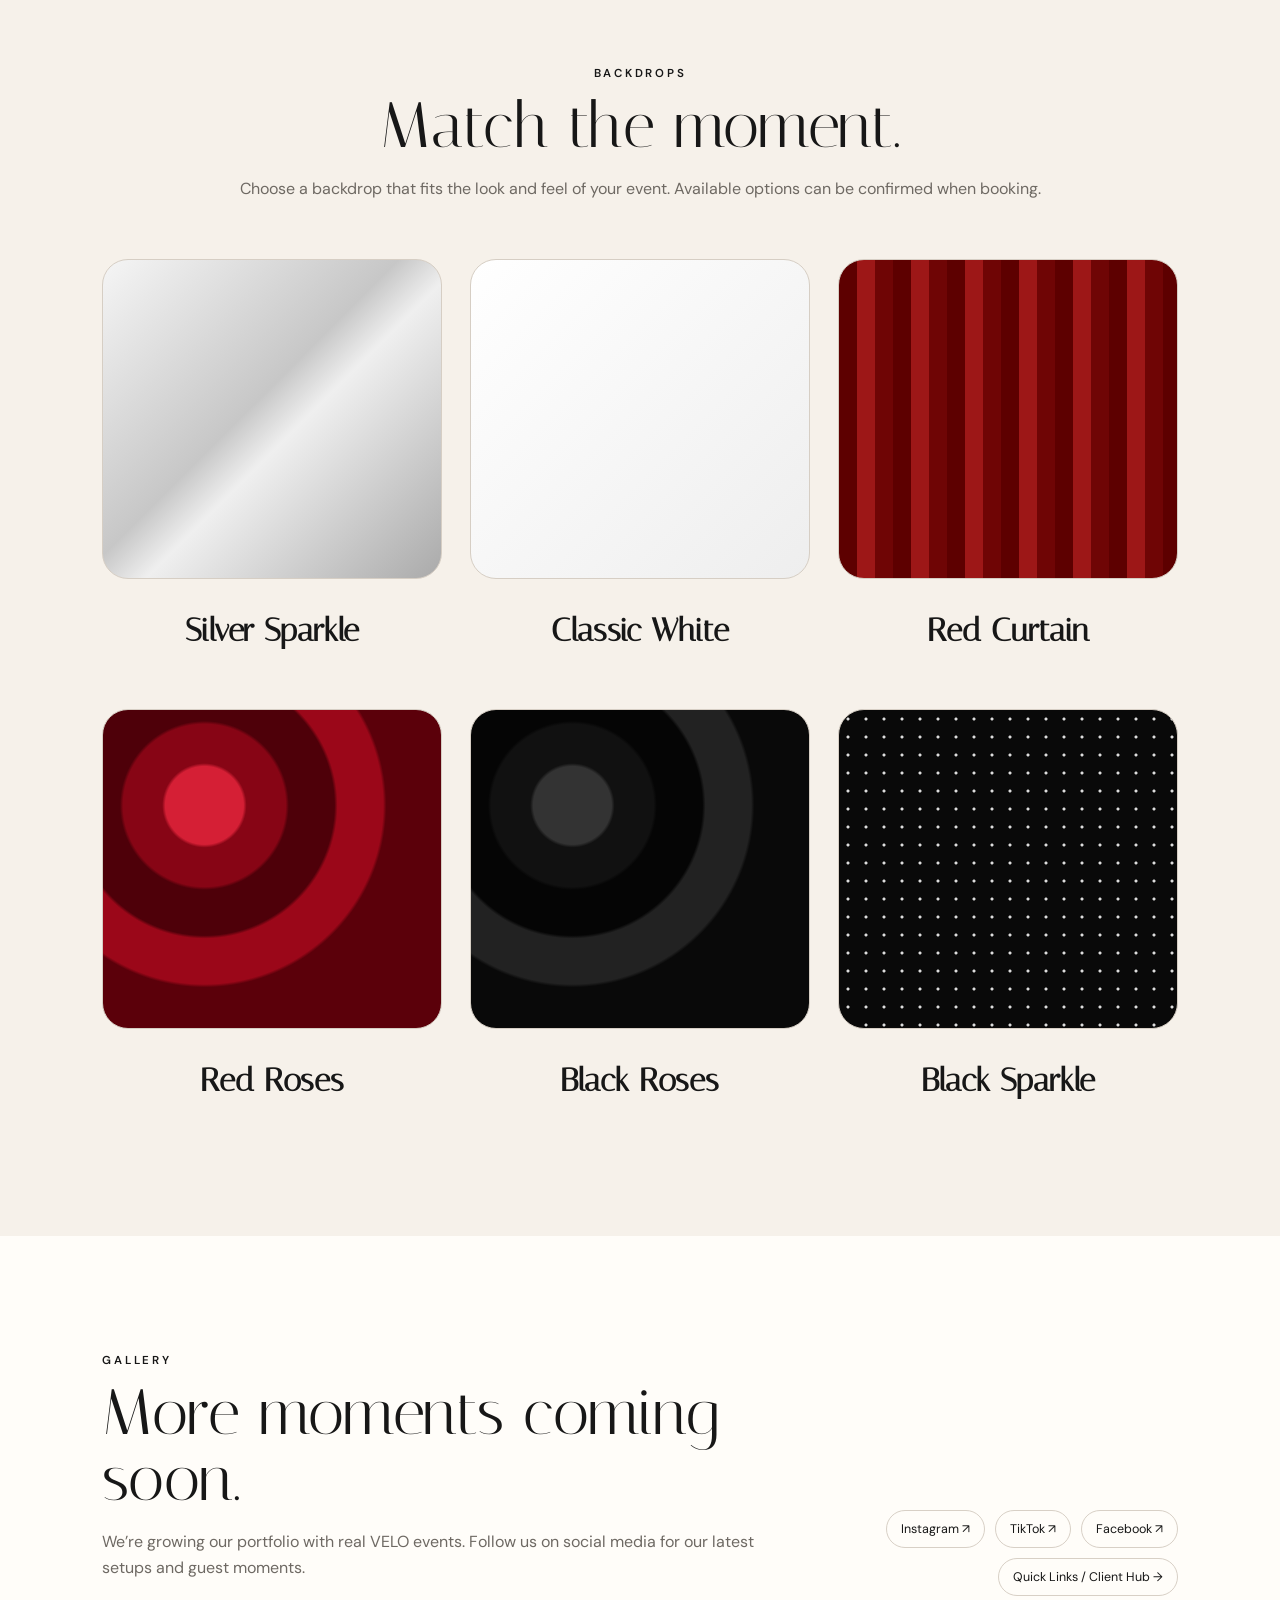
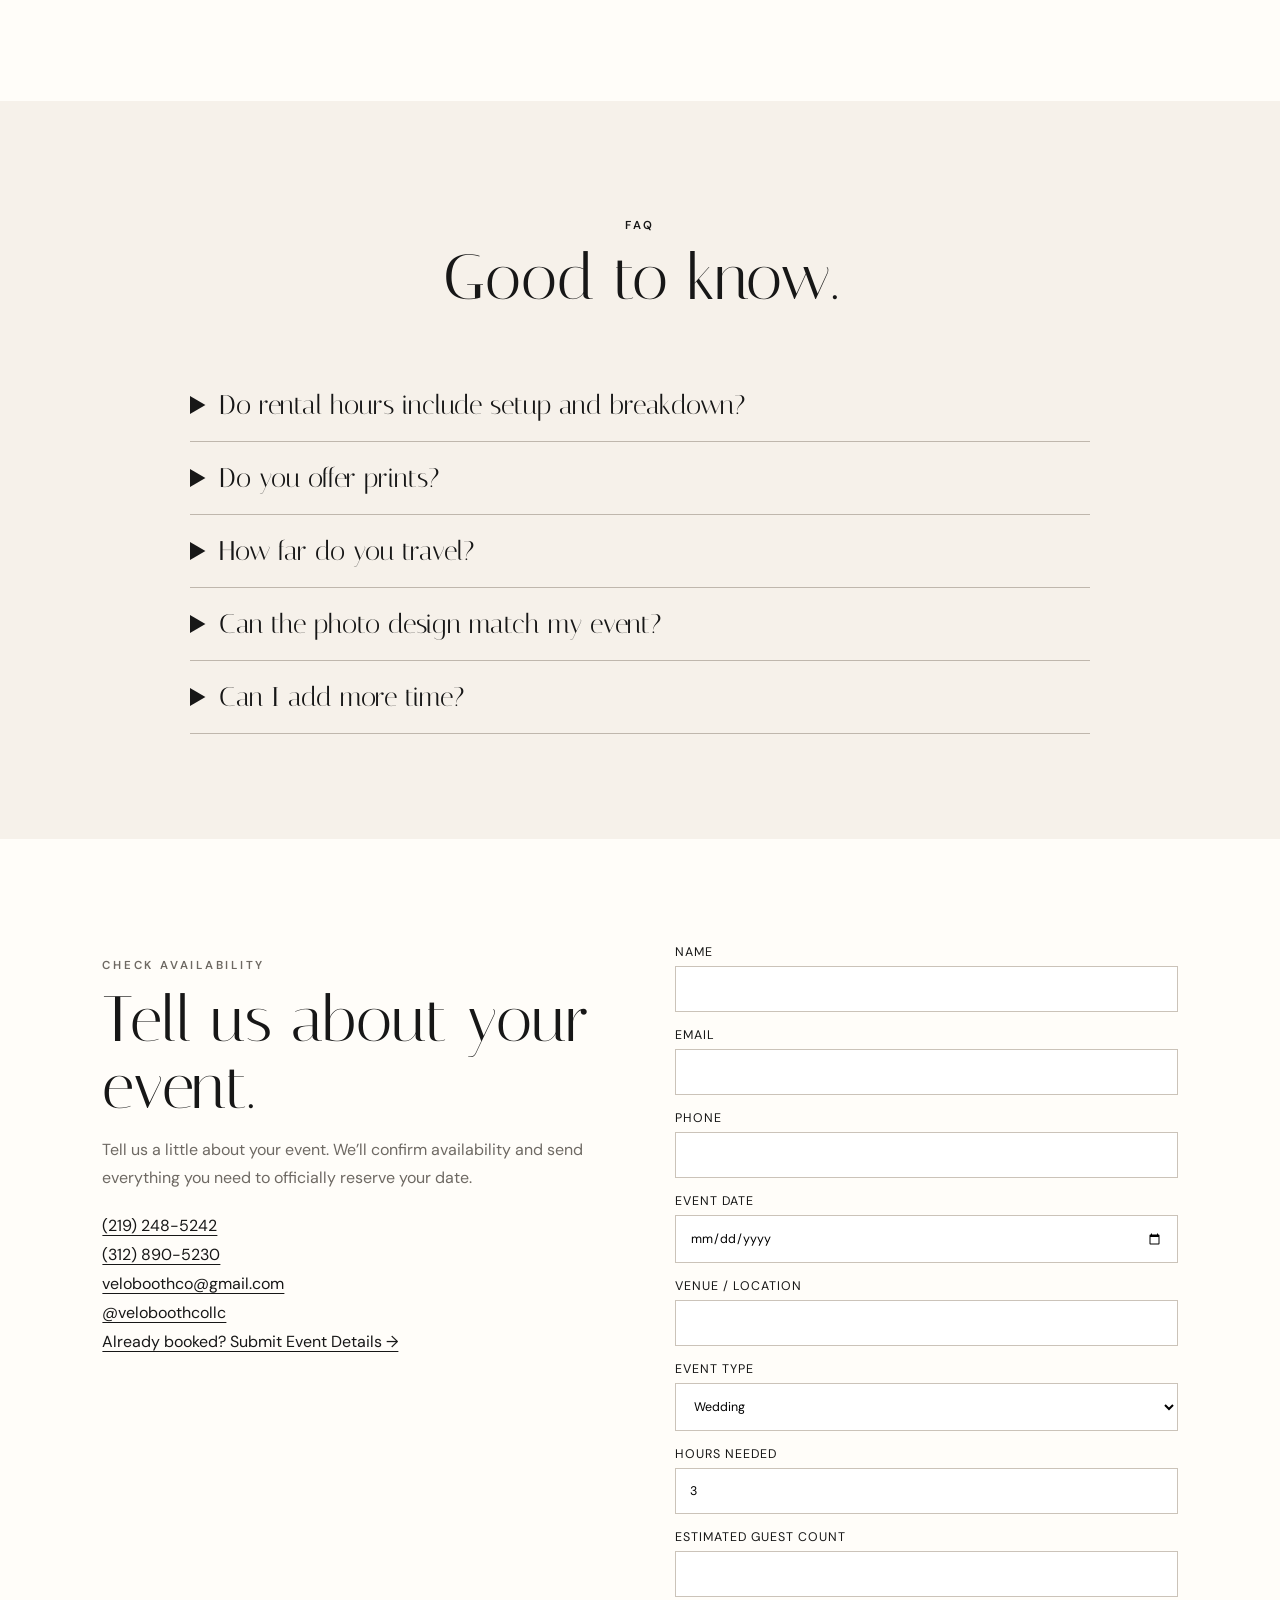
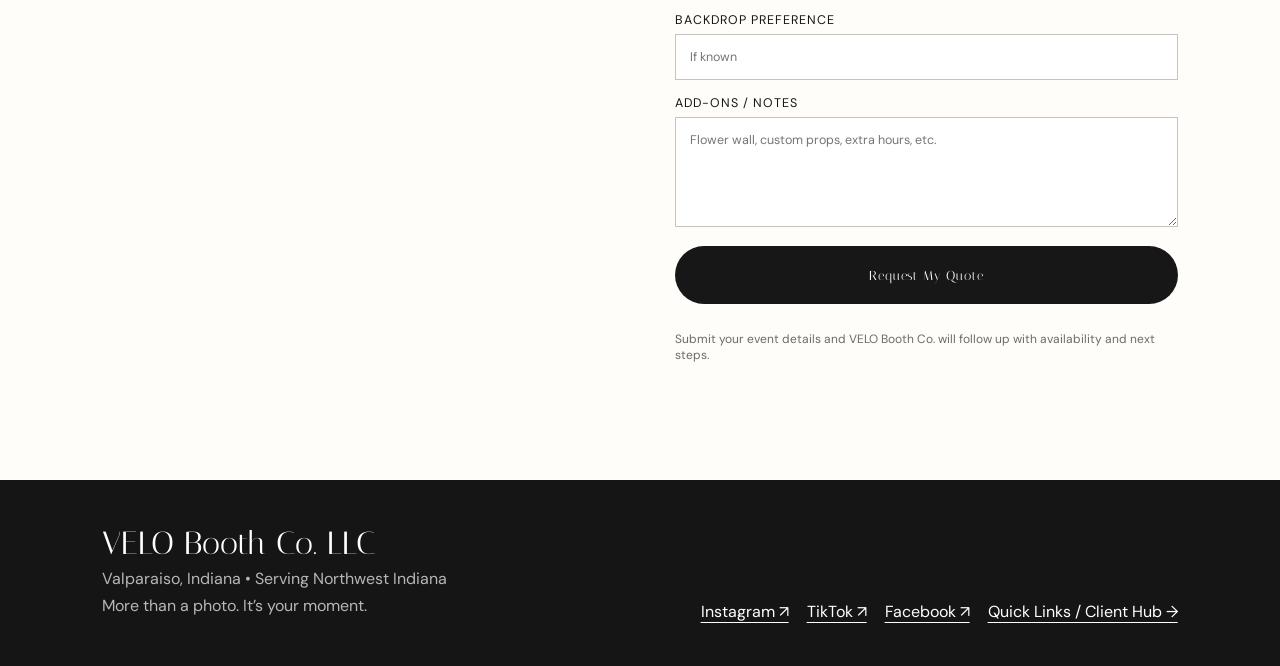
==== commit 2bf4f595: "Add files via upload" ====
--- a/index.html
+++ b/index.html
@@ -16,8 +16,9 @@
     <a href="#gallery">Gallery</a>
     <a href="#faq">FAQ</a>
     <a href="#contact">Contact</a>
+    <a href="book/">Book</a>
   </nav>
-  <a class="btn desktop-cta" href="#contact">Check Availability</a>
+  <a class="btn desktop-cta" href="book/">Check Availability</a>
   <button id="menuToggle" class="menu-toggle" aria-label="Open menu">☰</button>
 </header>
 
@@ -28,7 +29,7 @@
   <a href="#gallery">Gallery</a>
   <a href="#faq">FAQ</a>
   <a href="#contact">Contact</a>
-  <a class="btn" href="#contact">Check Availability</a>
+  <a class="btn" href="book/">Check Availability</a>
 </div>
 
 <main>
@@ -39,7 +40,7 @@
     <p class="lede">Elegant, easy-to-use iPad photo booth experiences for weddings, celebrations, corporate events, churches, and more.</p>
     <div class="hero-actions">
       <a class="btn" href="#experiences">Explore Experiences</a>
-      <a class="text-link" href="#contact">Request a Quote →</a>
+      <a class="text-link" href="book/">Request a Quote →</a>
     </div>
   </div>
   <div class="hero-visual">
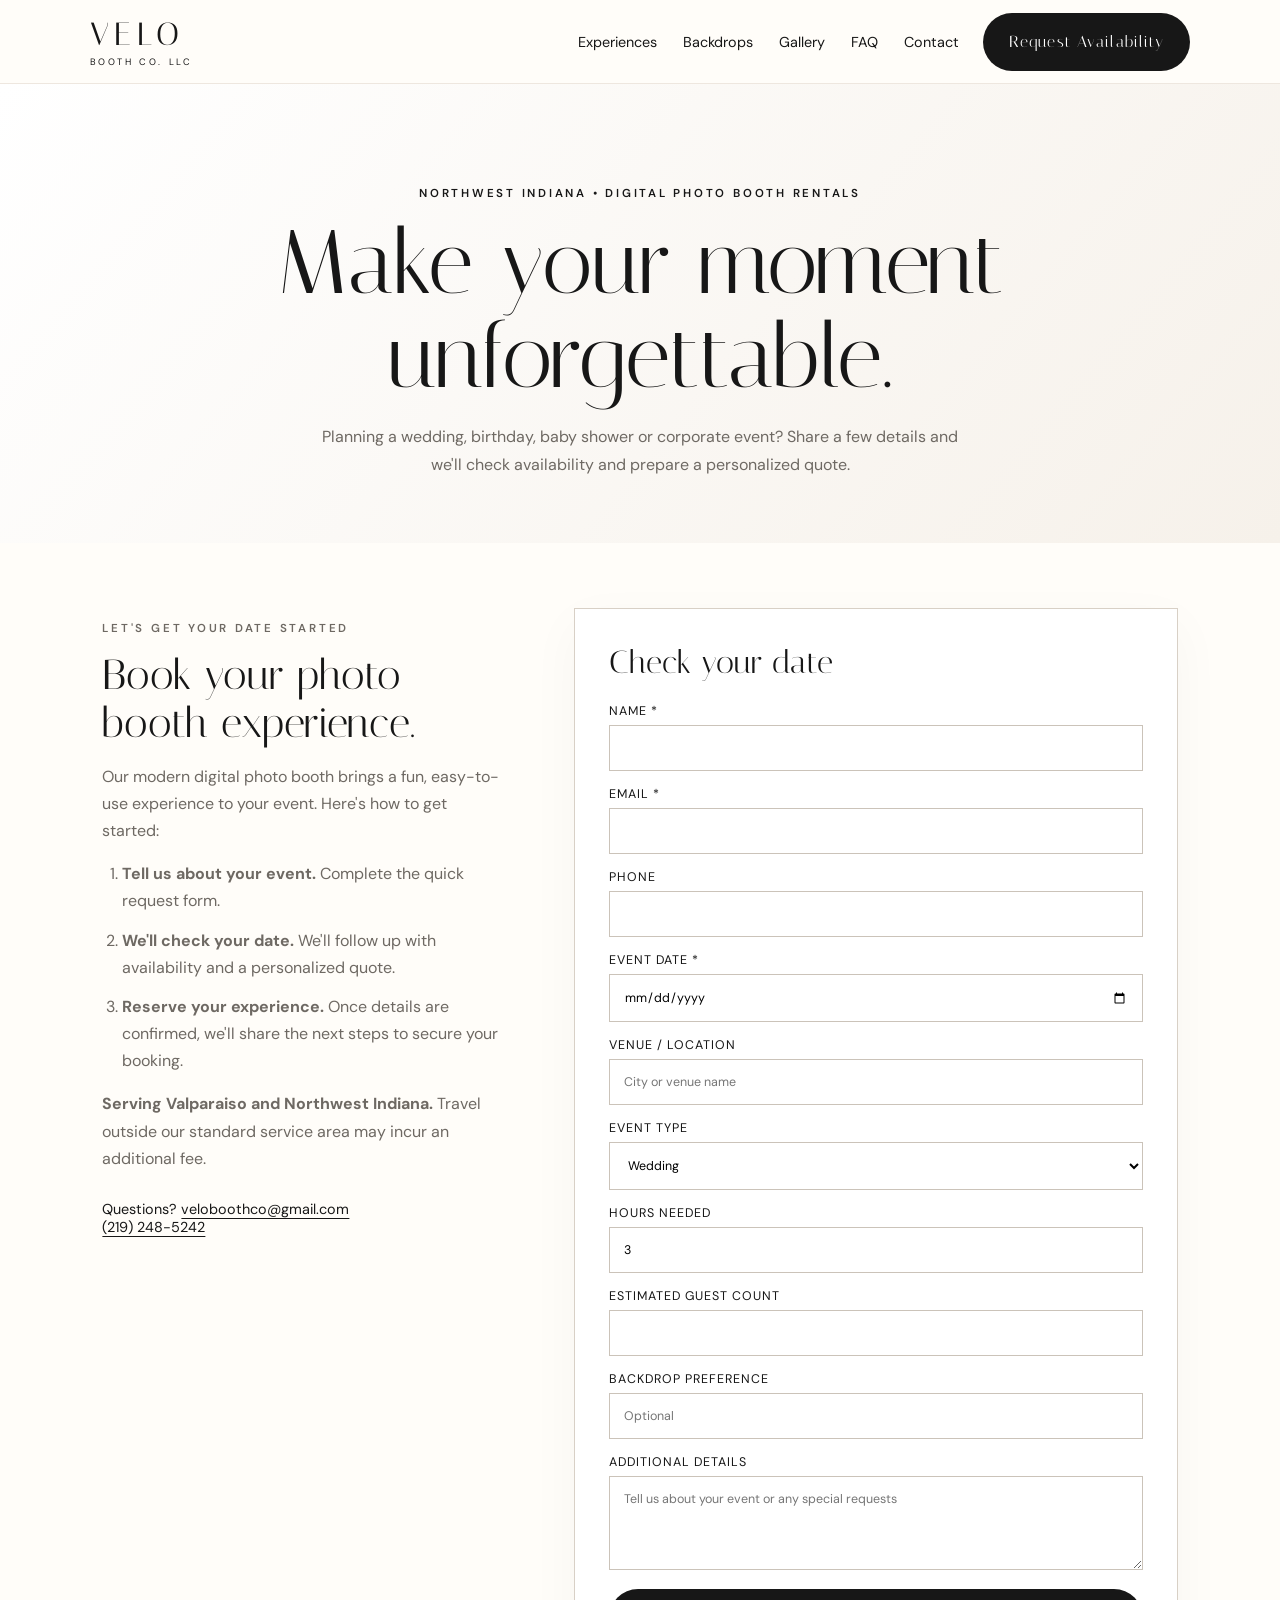
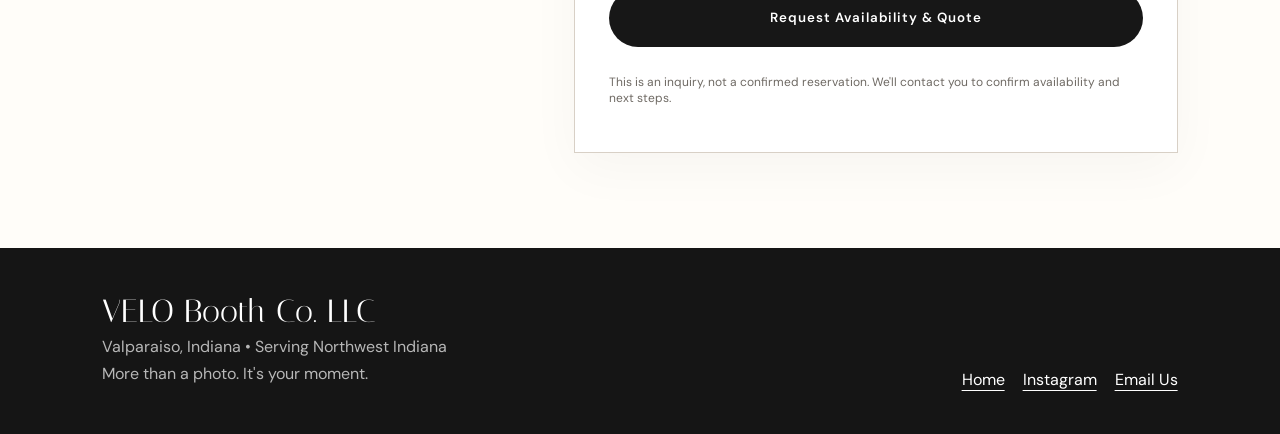
==== commit 1a6d123d: "Add files via upload" ====
--- a/index.html
+++ b/index.html
@@ -1,213 +1,43 @@
 <!doctype html>
-<html lang="en">
-<head>
-<meta charset="utf-8">
-<meta name="viewport" content="width=device-width, initial-scale=1">
-<title>VELO Booth Co. LLC</title>
-<meta name="description" content="Modern digital photo booth experiences for weddings, celebrations, corporate events, and more.">
-<link rel="stylesheet" href="styles.css">
-</head>
-<body>
-<header class="header">
-  <a class="brand" href="#home"><span class="brand-main">VELO</span><span class="brand-sub">BOOTH CO. LLC</span></a>
-  <nav class="nav">
-    <a href="#experiences">Experiences</a>
-    <a href="#backdrops">Backdrops</a>
-    <a href="#gallery">Gallery</a>
-    <a href="#faq">FAQ</a>
-    <a href="#contact">Contact</a>
-    <a href="book/">Book</a>
-  </nav>
-  <a class="btn desktop-cta" href="book/">Check Availability</a>
-  <button id="menuToggle" class="menu-toggle" aria-label="Open menu">☰</button>
-</header>
-
-<div id="mobileMenu" class="mobile-menu">
-  <button id="closeMenu" class="close-menu" aria-label="Close menu">×</button>
-  <a href="#experiences">Experiences</a>
-  <a href="#backdrops">Backdrops</a>
-  <a href="#gallery">Gallery</a>
-  <a href="#faq">FAQ</a>
-  <a href="#contact">Contact</a>
-  <a class="btn" href="book/">Check Availability</a>
-</div>
-
-<main>
-<section id="home" class="hero">
-  <div class="hero-copy">
-    <p class="eyebrow">MODERN DIGITAL PHOTO BOOTH EXPERIENCES</p>
-    <h1>More than a photo.<br><span>It’s your moment.</span></h1>
-    <p class="lede">Elegant, easy-to-use iPad photo booth experiences for weddings, celebrations, corporate events, churches, and more.</p>
-    <div class="hero-actions">
-      <a class="btn" href="#experiences">Explore Experiences</a>
-      <a class="text-link" href="book/">Request a Quote →</a>
-    </div>
-  </div>
-  <div class="hero-visual">
-    <div class="arch"></div>
-    <div class="booth"><div class="screen"><span>VELO</span><small>TAP TO START</small></div></div>
-    <div class="stand"></div><div class="base"></div>
-  </div>
-</section>
-
-<section class="trustbar">
-  <div><strong>Professional</strong><span>Setup</span></div>
-  <div><strong>Unlimited</strong><span>Digital Photos</span></div>
-  <div><strong>Custom</strong><span>Photo Design</span></div>
-</section>
-
-<section class="section intro">
-  <div class="section-title"><p class="eyebrow">THE VELO EXPERIENCE</p><h2>Simple. Stylish. Memorable.</h2></div>
-  <div class="intro-grid">
-    <p class="statement">We make the photo booth experience effortless for you and fun for your guests.</p>
-    <div class="feature-grid">
-      <span>Unlimited digital photos</span><span>Instant text & email sharing</span>
-      <span>Custom photo overlay</span><span>Personalized welcome screen</span>
-      <span>Professional booth attendant</span><span>Professional lighting</span>
-      <span>Premium backdrop</span><span>Fun props</span>
-      <span>Online event gallery</span><span>Setup & teardown</span>
-    </div>
-  </div>
-  <p class="travel"><strong>Complimentary travel</strong> within 25 miles of Valparaiso, Indiana; additional fees may apply beyond this radius.</p>
-</section>
-
-<section id="experiences" class="section experiences">
-  <div class="section-title centered">
-    <p class="eyebrow">EXPERIENCES</p>
-    <h2>Designed around your event.</h2>
-    <p>Every event receives a personalized quote based on your date, location, hours, and event details.</p>
-  </div>
-  <div class="cards">
-    <article class="card">
-      <div class="card-image social">SOCIAL</div>
-      <div class="card-body">
-        <p class="smallcaps">BIRTHDAYS • SHOWERS • GRADUATIONS</p>
-        <h3>Social Experience</h3>
-        <p>Perfect for celebrations that deserve something fun, polished, and easy for guests to enjoy.</p>
-        <ul><li>Unlimited digital photos</li><li>Instant digital sharing</li><li>Custom event overlay</li><li>Backdrop + props</li><li>On-site attendant</li><li>Setup & teardown</li></ul>
-        <a class="btn" href="social.html">Explore Social Events</a>
-      </div>
-    </article>
-
-    <article class="card">
-      <div class="card-image wedding">WEDDING</div>
-      <div class="card-body">
-        <p class="smallcaps">WEDDINGS • RECEPTIONS • ENGAGEMENTS</p>
-        <h3>Wedding Experience</h3>
-        <p>A personalized digital booth experience designed to feel cohesive with your wedding day.</p>
-        <ul><li>Custom wedding overlay</li><li>Personalized welcome screen</li><li>Premium backdrop</li><li>Unlimited digital photos</li><li>Online event gallery</li><li>Professional attendant</li></ul>
-        <a class="btn" href="wedding.html">Explore Weddings</a>
-      </div>
-    </article>
-
-    <article class="card">
-      <div class="card-image corporate">CORPORATE</div>
-      <div class="card-body">
-        <p class="smallcaps">GRAND OPENINGS • BRAND EVENTS • COMPANY PARTIES</p>
-        <h3>Corporate Experience</h3>
-        <p>A clean branded experience for businesses, teams, launches, and community-facing events.</p>
-        <ul><li>Custom branded overlay</li><li>Custom welcome screen</li><li>Unlimited digital photos</li><li>Professional lighting</li><li>Online event gallery</li><li>Setup & teardown</li></ul>
-        <a class="btn" href="corporate.html">Explore Corporate Events</a>
-      </div>
-    </article>
-  </div>
-  <p class="disclaimer">Rental hours do not include setup and breakdown. Your booked hours are for full photo booth service.</p>
-  <div style="max-width:1000px;margin:2.5rem auto 0;padding-top:2rem;border-top:1px solid #ddd2c6;text-align:center">
-    <p class="eyebrow">PLANNING SOMETHING SPECIFIC?</p>
-    <p style="margin:.6rem 0 1.3rem;color:#6c655e">Explore a focused VELO experience built around your event.</p>
-    <div style="display:flex;gap:.75rem;justify-content:center;flex-wrap:wrap">
-      <a class="text-link" href="nwi-weddings.html">Northwest Indiana Weddings →</a>
-      <a class="text-link" href="quinceanera.html">Quinceañeras →</a>
-      <a class="text-link" href="brand-events.html">Corporate & Brand Events →</a>
-    </div>
-  </div>
-</section>
-
-<section id="backdrops" class="section backdrops">
-  <div class="section-title centered"><p class="eyebrow">BACKDROPS</p><h2>Match the moment.</h2><p>Choose a backdrop that fits the look and feel of your event. Available options can be confirmed when booking.</p></div>
-  <div class="backdrop-grid">
-    <article><div class="swatch silver"></div><h3>Silver Sparkle</h3></article>
-    <article><div class="swatch white"></div><h3>Classic White</h3></article>
-    <article><div class="swatch redcurtain"></div><h3>Red Curtain</h3></article>
-    <article><div class="swatch redroses"></div><h3>Red Roses</h3></article>
-    <article><div class="swatch blackroses"></div><h3>Black Roses</h3></article>
-    <article><div class="swatch blacksparkle"></div><h3>Black Sparkle</h3></article>
-  </div>
-</section>
-
-<section id="gallery" class="section gallery">
-  <div class="section-title gallery-heading">
-    <div>
-      <p class="eyebrow">GALLERY</p>
-      <h2>More moments coming soon.</h2>
-      <p>We’re growing our portfolio with real VELO events. Follow us on social media for our latest setups and guest moments.</p>
-    </div>
-    <div class="gallery-socials" aria-label="VELO Booth Co. social media">
-      <a href="https://www.instagram.com/veloboothcollc?igsi=MTQ4eHlmbmxzZXR6aA%3D%3D&utm_source=qr" target="_blank" rel="noopener noreferrer">Instagram ↗</a>
-      <a href="https://www.tiktok.com/@veloboothcollc?_r=1&_t=ZP-99PePnvsrst" target="_blank" rel="noopener noreferrer">TikTok ↗</a>
-      <a href="https://www.facebook.com/share/1BK91dNFWQ/?mibextid=wwXIfr" target="_blank" rel="noopener noreferrer">Facebook ↗</a>
-      <a href="links.html">Quick Links / Client Hub →</a>
-    </div>
-  </div>
-</section>
-
-<section id="faq" class="section faq">
-  <div class="section-title centered"><p class="eyebrow">FAQ</p><h2>Good to know.</h2></div>
-  <div class="faq-list">
-    <details><summary>Do rental hours include setup and breakdown?</summary><p>No. Your booked hours are for full photo booth service. We set up before your scheduled start time and break down afterward.</p></details>
-    <details><summary>Do you offer prints?</summary><p>VELO currently specializes in a digital iPad photo booth experience with instant text and email sharing.</p></details>
-    <details><summary>How far do you travel?</summary><p>Complimentary travel is included within 25 miles of Valparaiso, Indiana. Additional fees may apply beyond this radius.</p></details>
-    <details><summary>Can the photo design match my event?</summary><p>Yes. Your photo overlay and welcome screen can be customized with names, dates, colors, logos, or event branding.</p></details>
-    <details><summary>Can I add more time?</summary><p>Yes. Additional booth time can be added based on availability.</p></details>
-  </div>
-</section>
-
-<section id="contact" class="section contact">
-  <div class="contact-copy">
-    <p class="eyebrow">CHECK AVAILABILITY</p>
-    <h2>Tell us about your event.</h2>
-    <p>Tell us a little about your event. We’ll confirm availability and send everything you need to officially reserve your date.</p>
-    <div class="contact-links">
-      <a href="tel:+12192485242">(219) 248-5242</a>
-      <a href="tel:+13128905230">(312) 890-5230</a>
-      <a href="mailto:veloboothco@gmail.com">veloboothco@gmail.com</a>
-      <a href="https://www.instagram.com/veloboothcollc/" target="_blank" rel="noopener">@veloboothcollc</a>
-      <a href="links.html#event-details">Already booked? Submit Event Details →</a>
-    </div>
-  </div>
-
-  <form id="quoteForm" class="form" action="https://formspree.io/f/mdeozlwv" method="POST">
-    <label>Name<input id="name" name="name" type="text" required></label>
-    <label>Email<input id="email" name="email" type="email" required></label>
-    <label>Phone<input id="phone" name="phone" type="tel"></label>
-    <label>Event Date<input id="date" name="event_date" type="date"></label>
-    <label>Venue / Location<input id="location" name="venue_location" type="text"></label>
-    <label>Event Type<select id="type" name="event_type"><option>Wedding</option><option>Birthday / Social Event</option><option>Corporate Event</option><option>Church / Community Event</option><option>Other</option></select></label>
-    <label>Hours Needed<input id="hours" name="hours_needed" type="number" min="2" value="3"></label>
-    <label>Estimated Guest Count<input id="guests" name="estimated_guest_count" type="number" min="1"></label>
-    <label>Backdrop Preference<input id="backdrop" name="backdrop_preference" type="text" placeholder="If known"></label>
-    <label>Add-Ons / Notes<textarea id="message" name="addons_notes" rows="5" placeholder="Flower wall, custom props, extra hours, etc."></textarea></label>
-    <button class="btn" type="submit">Request My Quote</button>
-    <p id="formStatus" class="form-note" aria-live="polite">Submit your event details and VELO Booth Co. will follow up with availability and next steps.</p>
-  </form>
-</section>
-</main>
-
-<footer>
-  <div class="footer-row">
-    <div>
-      <div class="footer-brand">VELO Booth Co. LLC</div>
-      <p>Valparaiso, Indiana • Serving Northwest Indiana</p>
-      <p>More than a photo. It’s your moment.</p>
-    </div>
-    <div class="footer-socials" aria-label="Social media links">
-      <a href="https://www.instagram.com/veloboothcollc?igsi=MTQ4eHlmbmxzZXR6aA%3D%3D&utm_source=qr" target="_blank" rel="noopener noreferrer">Instagram ↗</a>
-      <a href="https://www.tiktok.com/@veloboothcollc?_r=1&_t=ZP-99PePnvsrst" target="_blank" rel="noopener noreferrer">TikTok ↗</a>
-      <a href="https://www.facebook.com/share/1BK91dNFWQ/?mibextid=wwXIfr" target="_blank" rel="noopener noreferrer">Facebook ↗</a>
-      <a href="links.html">Quick Links / Client Hub →</a>
-    </div>
-  </div>
-</footer>
-<script src="script.js"></script>
-</body>
-</html>+<html lang="en"><head><meta charset="utf-8"><meta name="viewport" content="width=device-width, initial-scale=1">
+<title>Book a Photo Booth | VELO Booth Co. LLC</title>
+<meta name="description" content="Request availability for VELO Booth Co. digital photo booth rentals for weddings, parties, baby showers and corporate events in Northwest Indiana.">
+<link rel="canonical" href="https://www.veloboothco.com/book/">
+<link rel="stylesheet" href="../styles.css">
+<style>
+.booking-hero{background:linear-gradient(130deg,#fff,#f6f1ea);padding:90px 8vw 65px;text-align:center}
+.booking-hero h1{font:400 clamp(3.5rem,7vw,6.5rem)/1.06 'Italiana',serif;margin:15px 0 18px}
+.booking-hero p:last-child{max-width:650px;margin:0 auto;color:var(--muted);line-height:1.7}
+.booking-main{padding:65px 8vw 95px;display:grid;grid-template-columns:.8fr 1.2fr;gap:70px;align-items:start}
+.booking-intro h2{font:400 2.6rem/1.15 'Italiana',serif;margin:12px 0}
+.booking-intro p,.booking-intro li{color:var(--muted);line-height:1.7}
+.booking-intro ol{padding-left:20px}.booking-intro li{margin-bottom:12px}
+.booking-form-wrap{background:white;border:1px solid var(--line);padding:34px;box-shadow:0 16px 50px rgba(0,0,0,.035)}
+.booking-form-wrap h2{font:400 2rem 'Italiana',serif;margin:0 0 22px}
+.booking-form-wrap .btn{width:100%;font-family:'DM Sans',sans-serif;font-weight:600}
+.booking-contact{margin-top:28px;font-size:.9rem}.booking-contact a{text-decoration:underline;text-underline-offset:4px}
+@media(max-width:850px){.booking-main{grid-template-columns:1fr;gap:34px}.booking-hero{padding:65px 7vw 50px}.booking-main{padding:45px 7vw 70px}.booking-form-wrap{padding:24px}}
+</style></head><body>
+<header class="header"><a class="brand" href="../index.html"><span class="brand-main">VELO</span><span class="brand-sub">BOOTH CO. LLC</span></a>
+<nav class="nav"><a href="../index.html#experiences">Experiences</a><a href="../index.html#backdrops">Backdrops</a><a href="../index.html#gallery">Gallery</a><a href="../index.html#faq">FAQ</a><a href="../index.html#contact">Contact</a></nav>
+<a class="btn desktop-cta" href="#booking-form">Request Availability</a><button id="menuToggle" class="menu-toggle" aria-label="Open menu">☰</button></header>
+<div id="mobileMenu" class="mobile-menu"><button id="closeMenu" class="close-menu" aria-label="Close menu">×</button><a href="../index.html">Home</a><a href="../index.html#experiences">Experiences</a><a href="../index.html#gallery">Gallery</a><a href="#booking-form">Request Availability</a></div>
+<main><section class="booking-hero"><p class="eyebrow">NORTHWEST INDIANA • DIGITAL PHOTO BOOTH RENTALS</p><h1>Make your moment<br>unforgettable.</h1><p>Planning a wedding, birthday, baby shower or corporate event? Share a few details and we'll check availability and prepare a personalized quote.</p></section>
+<section class="booking-main"><div class="booking-intro"><p class="eyebrow">LET'S GET YOUR DATE STARTED</p><h2>Book your photo booth experience.</h2><p>Our modern digital photo booth brings a fun, easy-to-use experience to your event. Here's how to get started:</p><ol><li><strong>Tell us about your event.</strong> Complete the quick request form.</li><li><strong>We'll check your date.</strong> We'll follow up with availability and a personalized quote.</li><li><strong>Reserve your experience.</strong> Once details are confirmed, we'll share the next steps to secure your booking.</li></ol><p><strong>Serving Valparaiso and Northwest Indiana.</strong> Travel outside our standard service area may incur an additional fee.</p><div class="booking-contact">Questions? <a href="mailto:veloboothco@gmail.com">veloboothco@gmail.com</a><br><a href="tel:+12192485242">(219) 248-5242</a></div></div>
+<div id="booking-form" class="booking-form-wrap"><h2>Check your date</h2>
+<form id="quoteForm" class="form" action="https://formspree.io/f/mdeozlwv" method="POST">
+<input type="hidden" name="request_source" value="VELO Booking Page">
+<label>Name *<input id="name" name="name" type="text" autocomplete="name" required></label>
+<label>Email *<input id="email" name="email" type="email" autocomplete="email" required></label>
+<label>Phone<input id="phone" name="phone" type="tel" autocomplete="tel"></label>
+<label>Event Date *<input id="date" name="event_date" type="date" required></label>
+<label>Venue / Location<input id="location" name="venue_location" type="text" placeholder="City or venue name"></label>
+<label>Event Type<select id="type" name="event_type"><option>Wedding</option><option>Birthday / Social Event</option><option>Corporate Event</option><option>Baby Shower</option><option>Church / Community Event</option><option>Other</option></select></label>
+<label>Hours Needed<input id="hours" name="hours_needed" type="number" min="2" value="3"></label>
+<label>Estimated Guest Count<input id="guests" name="estimated_guest_count" type="number" min="1"></label>
+<label>Backdrop Preference<input id="backdrop" name="backdrop_preference" type="text" placeholder="Optional"></label>
+<label>Additional Details<textarea id="message" name="addons_notes" rows="4" placeholder="Tell us about your event or any special requests"></textarea></label>
+<button class="btn" type="submit">Request Availability &amp; Quote</button><p id="formStatus" class="form-note" aria-live="polite">This is an inquiry, not a confirmed reservation. We'll contact you to confirm availability and next steps.</p>
+</form></div></section></main>
+<footer><div class="footer-row"><div><div class="footer-brand">VELO Booth Co. LLC</div><p>Valparaiso, Indiana • Serving Northwest Indiana</p><p>More than a photo. It's your moment.</p></div><div class="footer-socials"><a href="../index.html">Home</a><a href="https://www.instagram.com/veloboothcollc/" target="_blank" rel="noopener">Instagram</a><a href="mailto:veloboothco@gmail.com">Email Us</a></div></div></footer>
+<script src="../script.js"></script></body></html>
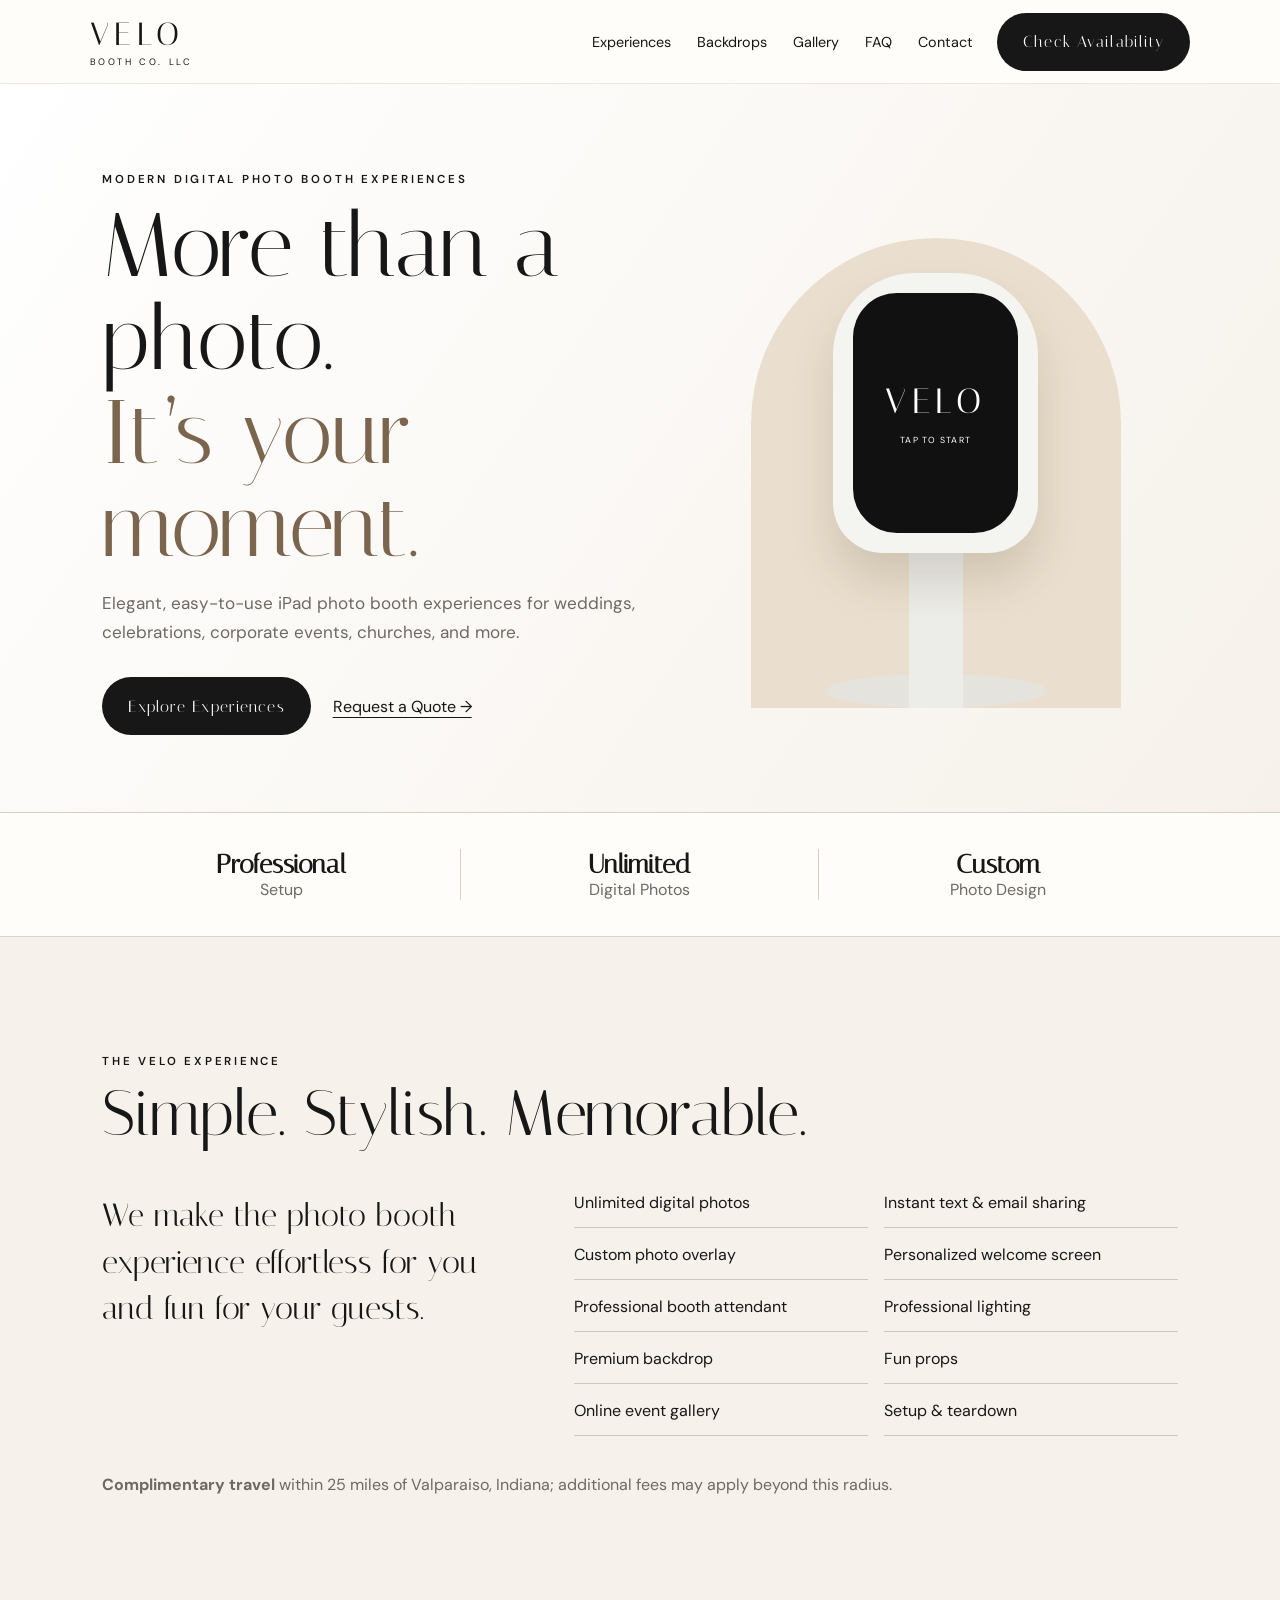
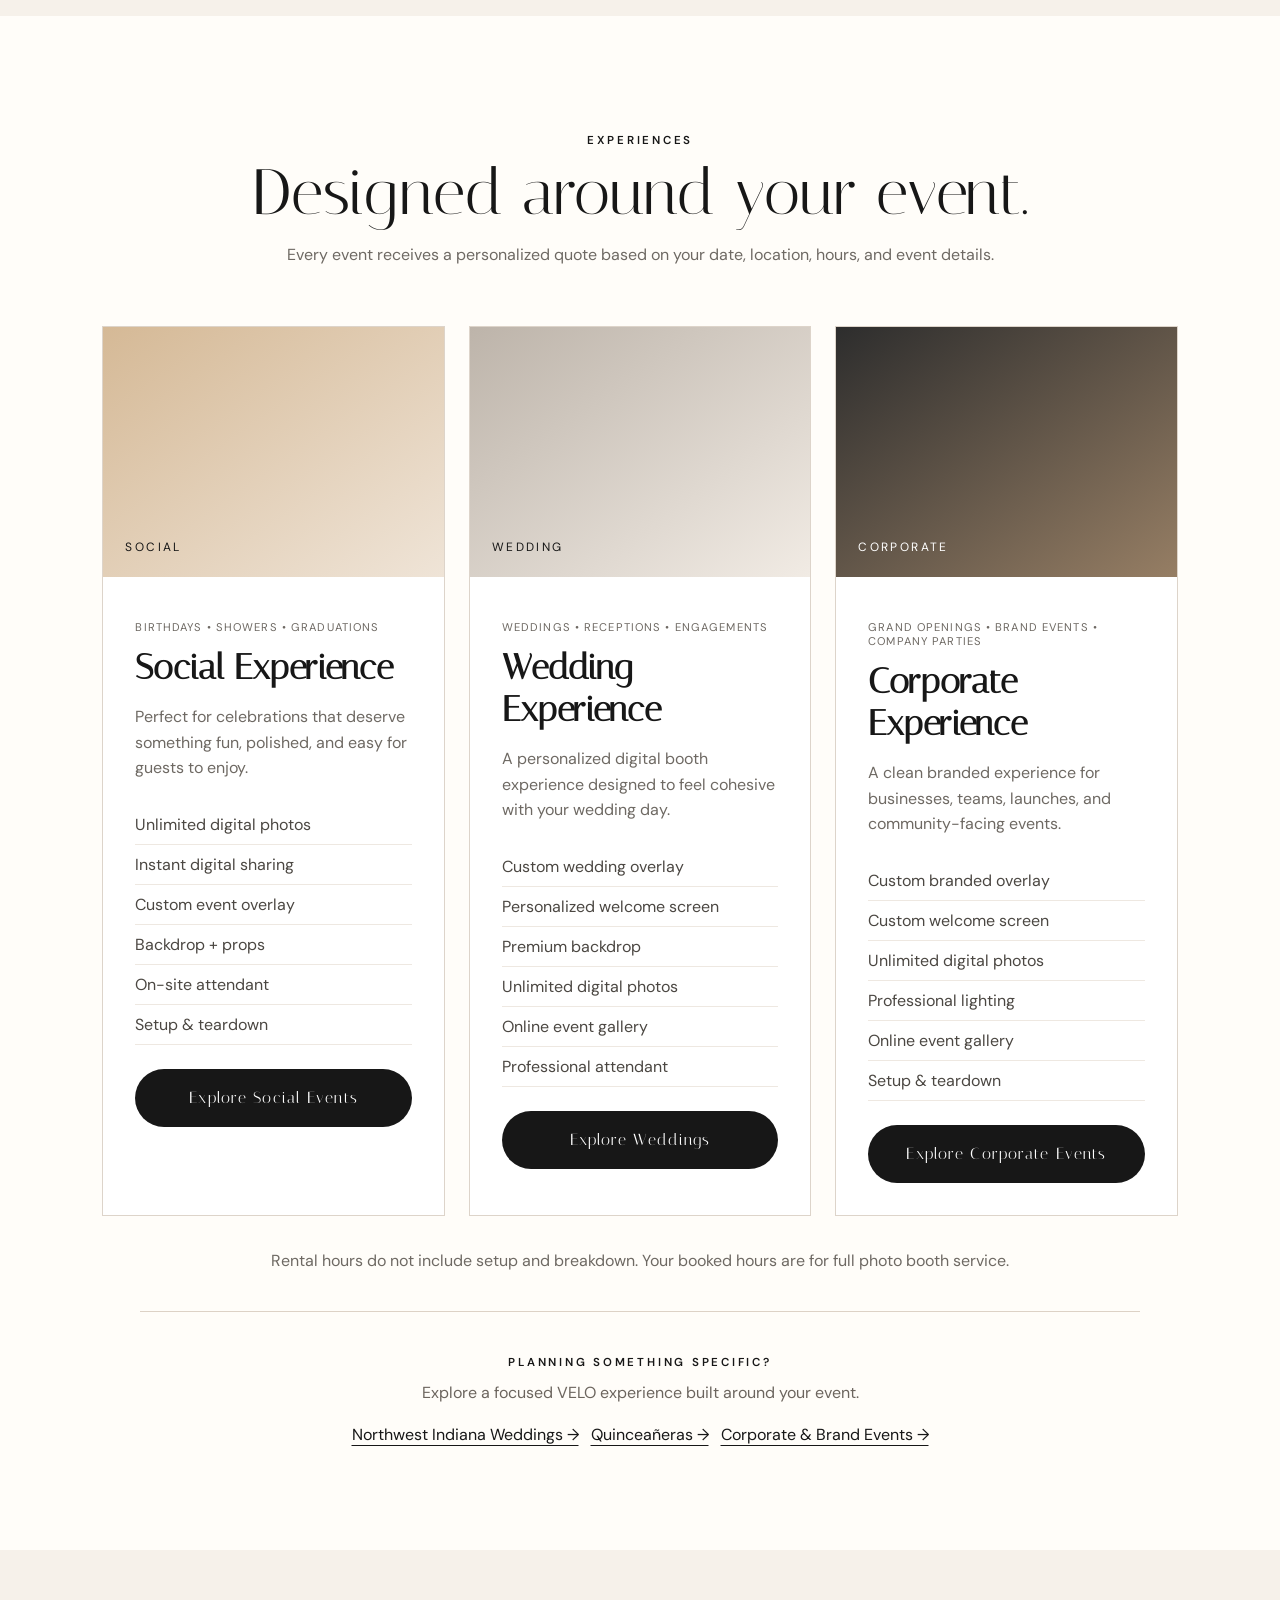
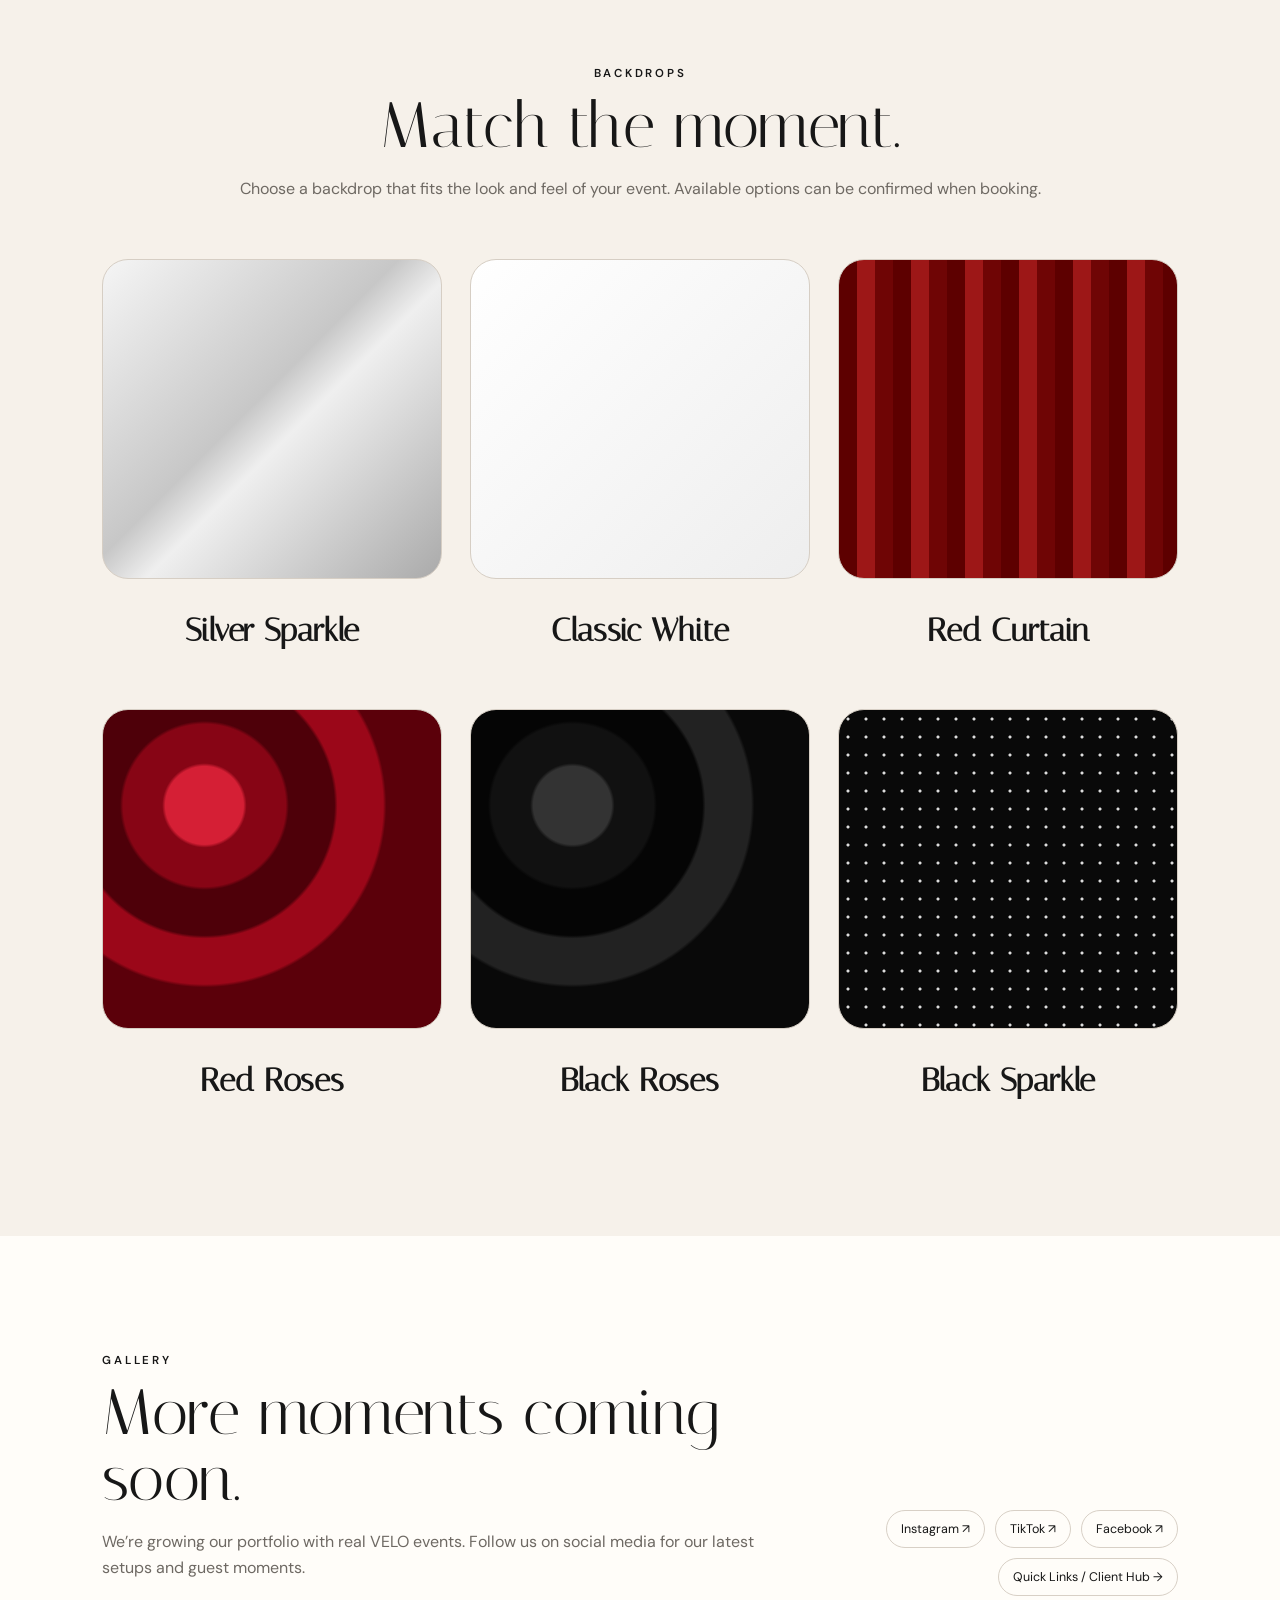
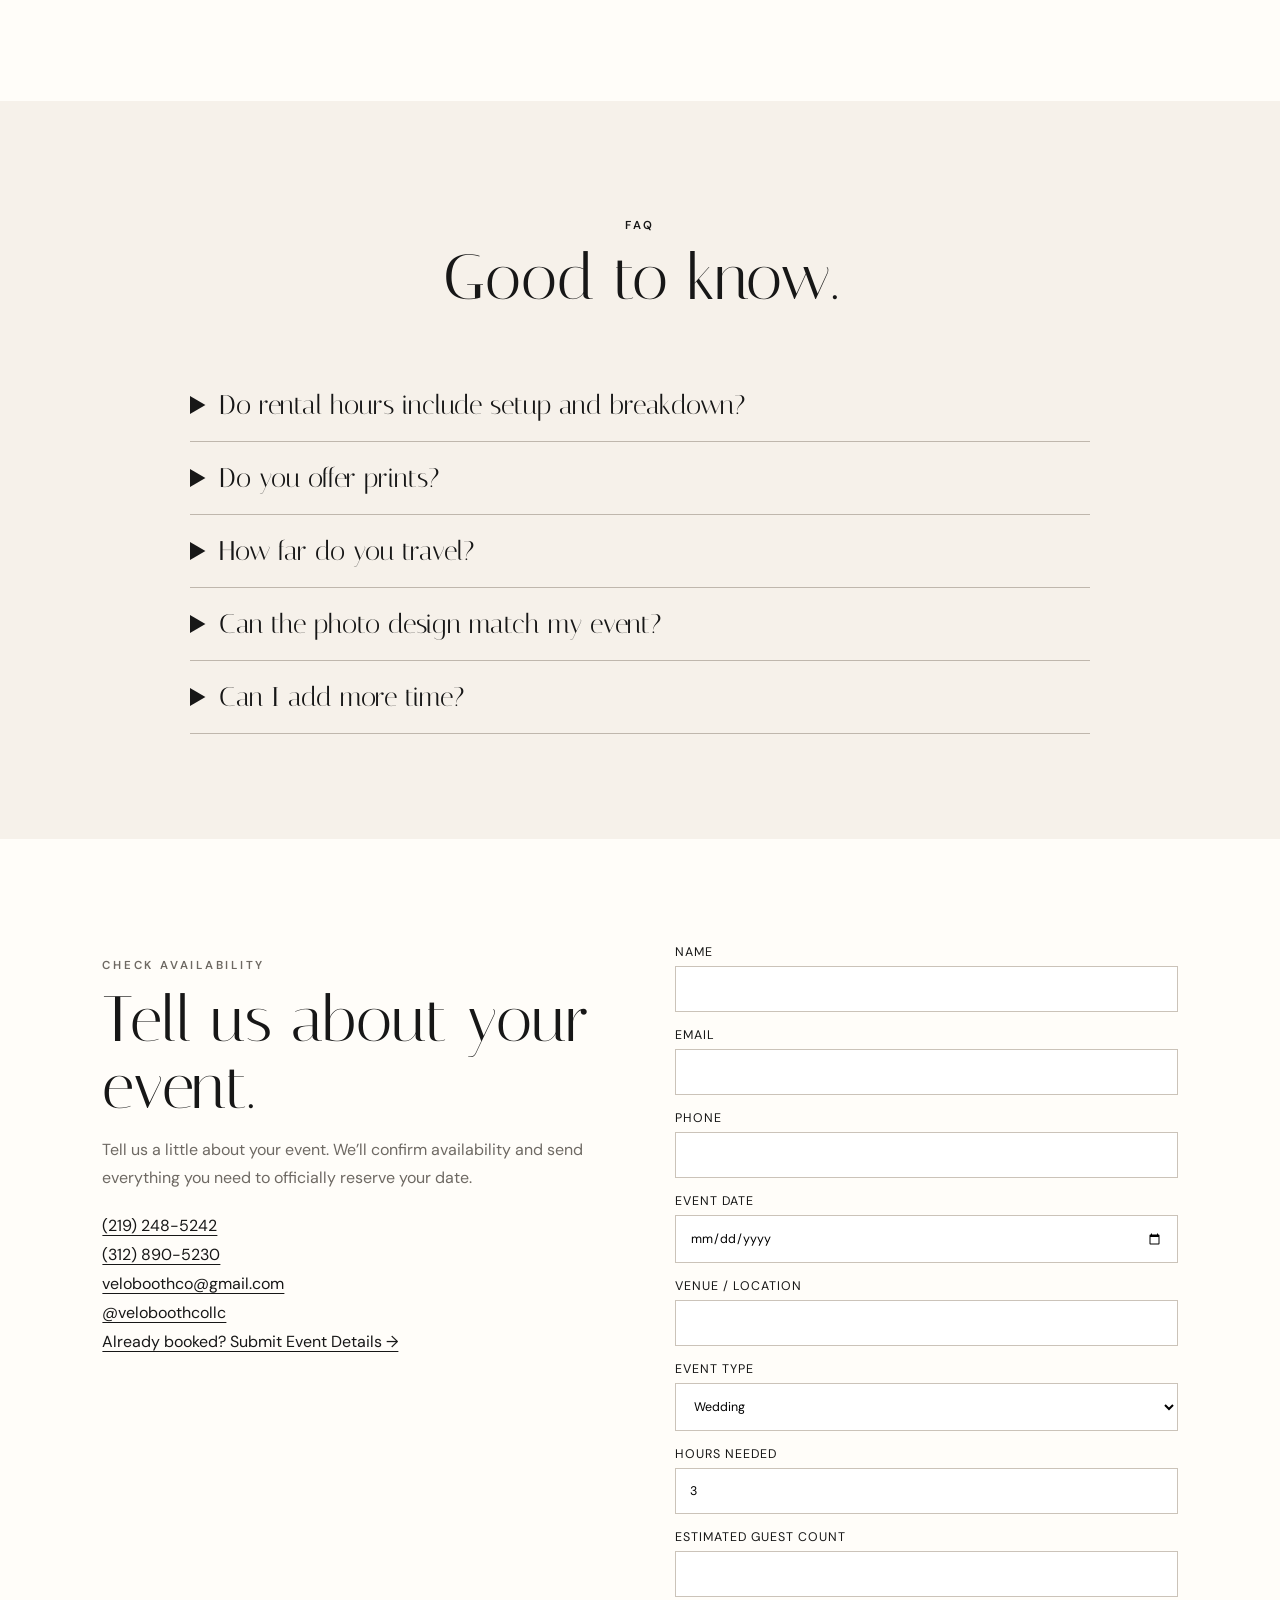
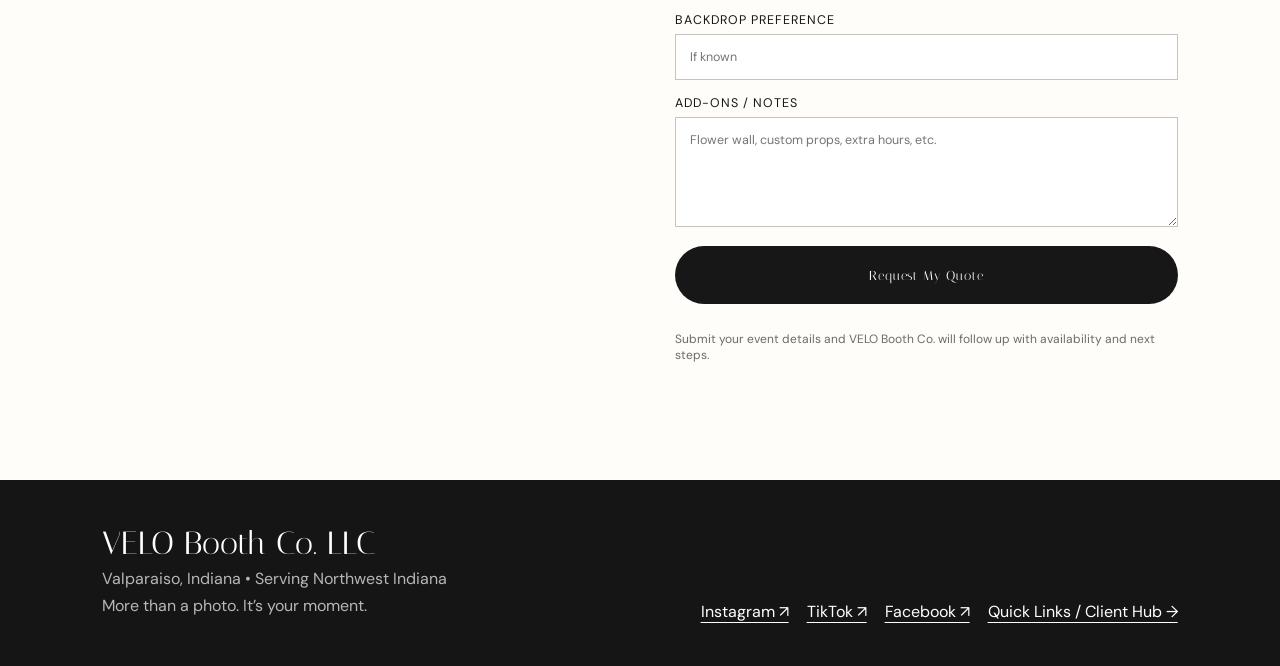
==== commit ba44f8e1: "Add files via upload" ====
--- a/index.html
+++ b/index.html
@@ -1,43 +1,212 @@
 <!doctype html>
-<html lang="en"><head><meta charset="utf-8"><meta name="viewport" content="width=device-width, initial-scale=1">
-<title>Book a Photo Booth | VELO Booth Co. LLC</title>
-<meta name="description" content="Request availability for VELO Booth Co. digital photo booth rentals for weddings, parties, baby showers and corporate events in Northwest Indiana.">
-<link rel="canonical" href="https://www.veloboothco.com/book/">
-<link rel="stylesheet" href="../styles.css">
-<style>
-.booking-hero{background:linear-gradient(130deg,#fff,#f6f1ea);padding:90px 8vw 65px;text-align:center}
-.booking-hero h1{font:400 clamp(3.5rem,7vw,6.5rem)/1.06 'Italiana',serif;margin:15px 0 18px}
-.booking-hero p:last-child{max-width:650px;margin:0 auto;color:var(--muted);line-height:1.7}
-.booking-main{padding:65px 8vw 95px;display:grid;grid-template-columns:.8fr 1.2fr;gap:70px;align-items:start}
-.booking-intro h2{font:400 2.6rem/1.15 'Italiana',serif;margin:12px 0}
-.booking-intro p,.booking-intro li{color:var(--muted);line-height:1.7}
-.booking-intro ol{padding-left:20px}.booking-intro li{margin-bottom:12px}
-.booking-form-wrap{background:white;border:1px solid var(--line);padding:34px;box-shadow:0 16px 50px rgba(0,0,0,.035)}
-.booking-form-wrap h2{font:400 2rem 'Italiana',serif;margin:0 0 22px}
-.booking-form-wrap .btn{width:100%;font-family:'DM Sans',sans-serif;font-weight:600}
-.booking-contact{margin-top:28px;font-size:.9rem}.booking-contact a{text-decoration:underline;text-underline-offset:4px}
-@media(max-width:850px){.booking-main{grid-template-columns:1fr;gap:34px}.booking-hero{padding:65px 7vw 50px}.booking-main{padding:45px 7vw 70px}.booking-form-wrap{padding:24px}}
-</style></head><body>
-<header class="header"><a class="brand" href="../index.html"><span class="brand-main">VELO</span><span class="brand-sub">BOOTH CO. LLC</span></a>
-<nav class="nav"><a href="../index.html#experiences">Experiences</a><a href="../index.html#backdrops">Backdrops</a><a href="../index.html#gallery">Gallery</a><a href="../index.html#faq">FAQ</a><a href="../index.html#contact">Contact</a></nav>
-<a class="btn desktop-cta" href="#booking-form">Request Availability</a><button id="menuToggle" class="menu-toggle" aria-label="Open menu">☰</button></header>
-<div id="mobileMenu" class="mobile-menu"><button id="closeMenu" class="close-menu" aria-label="Close menu">×</button><a href="../index.html">Home</a><a href="../index.html#experiences">Experiences</a><a href="../index.html#gallery">Gallery</a><a href="#booking-form">Request Availability</a></div>
-<main><section class="booking-hero"><p class="eyebrow">NORTHWEST INDIANA • DIGITAL PHOTO BOOTH RENTALS</p><h1>Make your moment<br>unforgettable.</h1><p>Planning a wedding, birthday, baby shower or corporate event? Share a few details and we'll check availability and prepare a personalized quote.</p></section>
-<section class="booking-main"><div class="booking-intro"><p class="eyebrow">LET'S GET YOUR DATE STARTED</p><h2>Book your photo booth experience.</h2><p>Our modern digital photo booth brings a fun, easy-to-use experience to your event. Here's how to get started:</p><ol><li><strong>Tell us about your event.</strong> Complete the quick request form.</li><li><strong>We'll check your date.</strong> We'll follow up with availability and a personalized quote.</li><li><strong>Reserve your experience.</strong> Once details are confirmed, we'll share the next steps to secure your booking.</li></ol><p><strong>Serving Valparaiso and Northwest Indiana.</strong> Travel outside our standard service area may incur an additional fee.</p><div class="booking-contact">Questions? <a href="mailto:veloboothco@gmail.com">veloboothco@gmail.com</a><br><a href="tel:+12192485242">(219) 248-5242</a></div></div>
-<div id="booking-form" class="booking-form-wrap"><h2>Check your date</h2>
-<form id="quoteForm" class="form" action="https://formspree.io/f/mdeozlwv" method="POST">
-<input type="hidden" name="request_source" value="VELO Booking Page">
-<label>Name *<input id="name" name="name" type="text" autocomplete="name" required></label>
-<label>Email *<input id="email" name="email" type="email" autocomplete="email" required></label>
-<label>Phone<input id="phone" name="phone" type="tel" autocomplete="tel"></label>
-<label>Event Date *<input id="date" name="event_date" type="date" required></label>
-<label>Venue / Location<input id="location" name="venue_location" type="text" placeholder="City or venue name"></label>
-<label>Event Type<select id="type" name="event_type"><option>Wedding</option><option>Birthday / Social Event</option><option>Corporate Event</option><option>Baby Shower</option><option>Church / Community Event</option><option>Other</option></select></label>
-<label>Hours Needed<input id="hours" name="hours_needed" type="number" min="2" value="3"></label>
-<label>Estimated Guest Count<input id="guests" name="estimated_guest_count" type="number" min="1"></label>
-<label>Backdrop Preference<input id="backdrop" name="backdrop_preference" type="text" placeholder="Optional"></label>
-<label>Additional Details<textarea id="message" name="addons_notes" rows="4" placeholder="Tell us about your event or any special requests"></textarea></label>
-<button class="btn" type="submit">Request Availability &amp; Quote</button><p id="formStatus" class="form-note" aria-live="polite">This is an inquiry, not a confirmed reservation. We'll contact you to confirm availability and next steps.</p>
-</form></div></section></main>
-<footer><div class="footer-row"><div><div class="footer-brand">VELO Booth Co. LLC</div><p>Valparaiso, Indiana • Serving Northwest Indiana</p><p>More than a photo. It's your moment.</p></div><div class="footer-socials"><a href="../index.html">Home</a><a href="https://www.instagram.com/veloboothcollc/" target="_blank" rel="noopener">Instagram</a><a href="mailto:veloboothco@gmail.com">Email Us</a></div></div></footer>
-<script src="../script.js"></script></body></html>+<html lang="en">
+<head>
+<meta charset="utf-8">
+<meta name="viewport" content="width=device-width, initial-scale=1">
+<title>VELO Booth Co. LLC</title>
+<meta name="description" content="Modern digital photo booth experiences for weddings, celebrations, corporate events, and more.">
+<link rel="stylesheet" href="styles.css">
+</head>
+<body>
+<header class="header">
+  <a class="brand" href="#home"><span class="brand-main">VELO</span><span class="brand-sub">BOOTH CO. LLC</span></a>
+  <nav class="nav">
+    <a href="#experiences">Experiences</a>
+    <a href="#backdrops">Backdrops</a>
+    <a href="#gallery">Gallery</a>
+    <a href="#faq">FAQ</a>
+    <a href="#contact">Contact</a>
+  </nav>
+  <a class="btn desktop-cta" href="#contact">Check Availability</a>
+  <button id="menuToggle" class="menu-toggle" aria-label="Open menu">☰</button>
+</header>
+
+<div id="mobileMenu" class="mobile-menu">
+  <button id="closeMenu" class="close-menu" aria-label="Close menu">×</button>
+  <a href="#experiences">Experiences</a>
+  <a href="#backdrops">Backdrops</a>
+  <a href="#gallery">Gallery</a>
+  <a href="#faq">FAQ</a>
+  <a href="#contact">Contact</a>
+  <a class="btn" href="#contact">Check Availability</a>
+</div>
+
+<main>
+<section id="home" class="hero">
+  <div class="hero-copy">
+    <p class="eyebrow">MODERN DIGITAL PHOTO BOOTH EXPERIENCES</p>
+    <h1>More than a photo.<br><span>It’s your moment.</span></h1>
+    <p class="lede">Elegant, easy-to-use iPad photo booth experiences for weddings, celebrations, corporate events, churches, and more.</p>
+    <div class="hero-actions">
+      <a class="btn" href="#experiences">Explore Experiences</a>
+      <a class="text-link" href="#contact">Request a Quote →</a>
+    </div>
+  </div>
+  <div class="hero-visual">
+    <div class="arch"></div>
+    <div class="booth"><div class="screen"><span>VELO</span><small>TAP TO START</small></div></div>
+    <div class="stand"></div><div class="base"></div>
+  </div>
+</section>
+
+<section class="trustbar">
+  <div><strong>Professional</strong><span>Setup</span></div>
+  <div><strong>Unlimited</strong><span>Digital Photos</span></div>
+  <div><strong>Custom</strong><span>Photo Design</span></div>
+</section>
+
+<section class="section intro">
+  <div class="section-title"><p class="eyebrow">THE VELO EXPERIENCE</p><h2>Simple. Stylish. Memorable.</h2></div>
+  <div class="intro-grid">
+    <p class="statement">We make the photo booth experience effortless for you and fun for your guests.</p>
+    <div class="feature-grid">
+      <span>Unlimited digital photos</span><span>Instant text & email sharing</span>
+      <span>Custom photo overlay</span><span>Personalized welcome screen</span>
+      <span>Professional booth attendant</span><span>Professional lighting</span>
+      <span>Premium backdrop</span><span>Fun props</span>
+      <span>Online event gallery</span><span>Setup & teardown</span>
+    </div>
+  </div>
+  <p class="travel"><strong>Complimentary travel</strong> within 25 miles of Valparaiso, Indiana; additional fees may apply beyond this radius.</p>
+</section>
+
+<section id="experiences" class="section experiences">
+  <div class="section-title centered">
+    <p class="eyebrow">EXPERIENCES</p>
+    <h2>Designed around your event.</h2>
+    <p>Every event receives a personalized quote based on your date, location, hours, and event details.</p>
+  </div>
+  <div class="cards">
+    <article class="card">
+      <div class="card-image social">SOCIAL</div>
+      <div class="card-body">
+        <p class="smallcaps">BIRTHDAYS • SHOWERS • GRADUATIONS</p>
+        <h3>Social Experience</h3>
+        <p>Perfect for celebrations that deserve something fun, polished, and easy for guests to enjoy.</p>
+        <ul><li>Unlimited digital photos</li><li>Instant digital sharing</li><li>Custom event overlay</li><li>Backdrop + props</li><li>On-site attendant</li><li>Setup & teardown</li></ul>
+        <a class="btn" href="social.html">Explore Social Events</a>
+      </div>
+    </article>
+
+    <article class="card">
+      <div class="card-image wedding">WEDDING</div>
+      <div class="card-body">
+        <p class="smallcaps">WEDDINGS • RECEPTIONS • ENGAGEMENTS</p>
+        <h3>Wedding Experience</h3>
+        <p>A personalized digital booth experience designed to feel cohesive with your wedding day.</p>
+        <ul><li>Custom wedding overlay</li><li>Personalized welcome screen</li><li>Premium backdrop</li><li>Unlimited digital photos</li><li>Online event gallery</li><li>Professional attendant</li></ul>
+        <a class="btn" href="wedding.html">Explore Weddings</a>
+      </div>
+    </article>
+
+    <article class="card">
+      <div class="card-image corporate">CORPORATE</div>
+      <div class="card-body">
+        <p class="smallcaps">GRAND OPENINGS • BRAND EVENTS • COMPANY PARTIES</p>
+        <h3>Corporate Experience</h3>
+        <p>A clean branded experience for businesses, teams, launches, and community-facing events.</p>
+        <ul><li>Custom branded overlay</li><li>Custom welcome screen</li><li>Unlimited digital photos</li><li>Professional lighting</li><li>Online event gallery</li><li>Setup & teardown</li></ul>
+        <a class="btn" href="corporate.html">Explore Corporate Events</a>
+      </div>
+    </article>
+  </div>
+  <p class="disclaimer">Rental hours do not include setup and breakdown. Your booked hours are for full photo booth service.</p>
+  <div style="max-width:1000px;margin:2.5rem auto 0;padding-top:2rem;border-top:1px solid #ddd2c6;text-align:center">
+    <p class="eyebrow">PLANNING SOMETHING SPECIFIC?</p>
+    <p style="margin:.6rem 0 1.3rem;color:#6c655e">Explore a focused VELO experience built around your event.</p>
+    <div style="display:flex;gap:.75rem;justify-content:center;flex-wrap:wrap">
+      <a class="text-link" href="nwi-weddings.html">Northwest Indiana Weddings →</a>
+      <a class="text-link" href="quinceanera.html">Quinceañeras →</a>
+      <a class="text-link" href="brand-events.html">Corporate & Brand Events →</a>
+    </div>
+  </div>
+</section>
+
+<section id="backdrops" class="section backdrops">
+  <div class="section-title centered"><p class="eyebrow">BACKDROPS</p><h2>Match the moment.</h2><p>Choose a backdrop that fits the look and feel of your event. Available options can be confirmed when booking.</p></div>
+  <div class="backdrop-grid">
+    <article><div class="swatch silver"></div><h3>Silver Sparkle</h3></article>
+    <article><div class="swatch white"></div><h3>Classic White</h3></article>
+    <article><div class="swatch redcurtain"></div><h3>Red Curtain</h3></article>
+    <article><div class="swatch redroses"></div><h3>Red Roses</h3></article>
+    <article><div class="swatch blackroses"></div><h3>Black Roses</h3></article>
+    <article><div class="swatch blacksparkle"></div><h3>Black Sparkle</h3></article>
+  </div>
+</section>
+
+<section id="gallery" class="section gallery">
+  <div class="section-title gallery-heading">
+    <div>
+      <p class="eyebrow">GALLERY</p>
+      <h2>More moments coming soon.</h2>
+      <p>We’re growing our portfolio with real VELO events. Follow us on social media for our latest setups and guest moments.</p>
+    </div>
+    <div class="gallery-socials" aria-label="VELO Booth Co. social media">
+      <a href="https://www.instagram.com/veloboothcollc?igsi=MTQ4eHlmbmxzZXR6aA%3D%3D&utm_source=qr" target="_blank" rel="noopener noreferrer">Instagram ↗</a>
+      <a href="https://www.tiktok.com/@veloboothcollc?_r=1&_t=ZP-99PePnvsrst" target="_blank" rel="noopener noreferrer">TikTok ↗</a>
+      <a href="https://www.facebook.com/share/1BK91dNFWQ/?mibextid=wwXIfr" target="_blank" rel="noopener noreferrer">Facebook ↗</a>
+      <a href="links.html">Quick Links / Client Hub →</a>
+    </div>
+  </div>
+</section>
+
+<section id="faq" class="section faq">
+  <div class="section-title centered"><p class="eyebrow">FAQ</p><h2>Good to know.</h2></div>
+  <div class="faq-list">
+    <details><summary>Do rental hours include setup and breakdown?</summary><p>No. Your booked hours are for full photo booth service. We set up before your scheduled start time and break down afterward.</p></details>
+    <details><summary>Do you offer prints?</summary><p>VELO currently specializes in a digital iPad photo booth experience with instant text and email sharing.</p></details>
+    <details><summary>How far do you travel?</summary><p>Complimentary travel is included within 25 miles of Valparaiso, Indiana. Additional fees may apply beyond this radius.</p></details>
+    <details><summary>Can the photo design match my event?</summary><p>Yes. Your photo overlay and welcome screen can be customized with names, dates, colors, logos, or event branding.</p></details>
+    <details><summary>Can I add more time?</summary><p>Yes. Additional booth time can be added based on availability.</p></details>
+  </div>
+</section>
+
+<section id="contact" class="section contact">
+  <div class="contact-copy">
+    <p class="eyebrow">CHECK AVAILABILITY</p>
+    <h2>Tell us about your event.</h2>
+    <p>Tell us a little about your event. We’ll confirm availability and send everything you need to officially reserve your date.</p>
+    <div class="contact-links">
+      <a href="tel:+12192485242">(219) 248-5242</a>
+      <a href="tel:+13128905230">(312) 890-5230</a>
+      <a href="mailto:veloboothco@gmail.com">veloboothco@gmail.com</a>
+      <a href="https://www.instagram.com/veloboothcollc/" target="_blank" rel="noopener">@veloboothcollc</a>
+      <a href="links.html#event-details">Already booked? Submit Event Details →</a>
+    </div>
+  </div>
+
+  <form id="quoteForm" class="form" action="https://formspree.io/f/mdeozlwv" method="POST">
+    <label>Name<input id="name" name="name" type="text" required></label>
+    <label>Email<input id="email" name="email" type="email" required></label>
+    <label>Phone<input id="phone" name="phone" type="tel"></label>
+    <label>Event Date<input id="date" name="event_date" type="date"></label>
+    <label>Venue / Location<input id="location" name="venue_location" type="text"></label>
+    <label>Event Type<select id="type" name="event_type"><option>Wedding</option><option>Birthday / Social Event</option><option>Corporate Event</option><option>Church / Community Event</option><option>Other</option></select></label>
+    <label>Hours Needed<input id="hours" name="hours_needed" type="number" min="2" value="3"></label>
+    <label>Estimated Guest Count<input id="guests" name="estimated_guest_count" type="number" min="1"></label>
+    <label>Backdrop Preference<input id="backdrop" name="backdrop_preference" type="text" placeholder="If known"></label>
+    <label>Add-Ons / Notes<textarea id="message" name="addons_notes" rows="5" placeholder="Flower wall, custom props, extra hours, etc."></textarea></label>
+    <button class="btn" type="submit">Request My Quote</button>
+    <p id="formStatus" class="form-note" aria-live="polite">Submit your event details and VELO Booth Co. will follow up with availability and next steps.</p>
+  </form>
+</section>
+</main>
+
+<footer>
+  <div class="footer-row">
+    <div>
+      <div class="footer-brand">VELO Booth Co. LLC</div>
+      <p>Valparaiso, Indiana • Serving Northwest Indiana</p>
+      <p>More than a photo. It’s your moment.</p>
+    </div>
+    <div class="footer-socials" aria-label="Social media links">
+      <a href="https://www.instagram.com/veloboothcollc?igsi=MTQ4eHlmbmxzZXR6aA%3D%3D&utm_source=qr" target="_blank" rel="noopener noreferrer">Instagram ↗</a>
+      <a href="https://www.tiktok.com/@veloboothcollc?_r=1&_t=ZP-99PePnvsrst" target="_blank" rel="noopener noreferrer">TikTok ↗</a>
+      <a href="https://www.facebook.com/share/1BK91dNFWQ/?mibextid=wwXIfr" target="_blank" rel="noopener noreferrer">Facebook ↗</a>
+      <a href="links.html">Quick Links / Client Hub →</a>
+    </div>
+  </div>
+</footer>
+<script src="script.js"></script>
+</body>
+</html>
